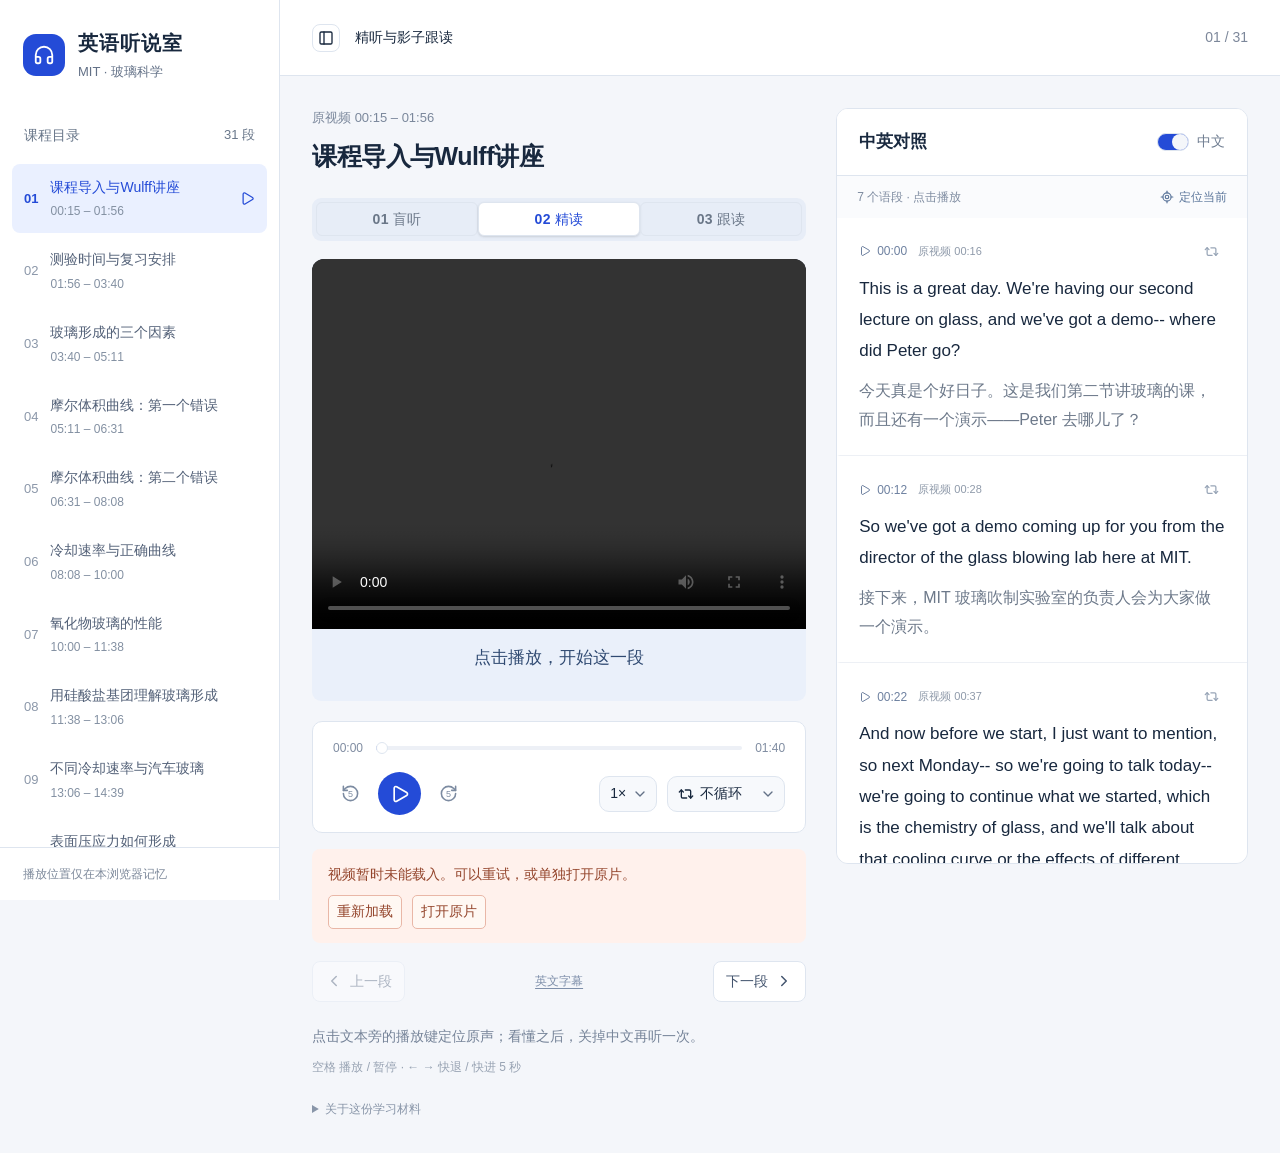
==== index.html @ 0936d7e2 "Publish bilingual English study webpage" ====
<!DOCTYPE html><html lang="zh-CN"><head><meta charSet="utf-8"/><meta name="viewport" content="width=device-width, initial-scale=1"/><link rel="stylesheet" href="/_next/static/css/index.1qpj3d7G.css" data-rsc-css-href="/_next/static/css/index.1qpj3d7G.css" data-precedence="vite-rsc/importer-resources"/><link rel="modulepreload" fetchPriority="low" href="/_next/static/chunks/index-CQDLWosF.js"/><script src="/_next/static/chunks/rolldown-runtime-C60lm6uB.js" type="module" async=""></script><script src="/_next/static/chunks/framework-D_rUT4EX.js" type="module" async=""></script><link rel="modulepreload" href="/_next/static/chunks/layout-segment-context-sT2Olrma.js" crossorigin=""/><link rel="modulepreload" href="/_next/static/chunks/page-p-6vsLiI.js" crossorigin=""/><title>英语听说室 · MIT 玻璃科学</title><meta name="description" content="31段MIT玻璃课程，原声精听、中英对照与影子跟读。"/><script>Object.assign(((self[Symbol.for("vinext.navigationRuntime")]??={bootstrap:{routeManifest:null},functions:{}}).bootstrap.rsc??={rsc:[]}),{params:{},nav:{"pathname":"/","searchParams":[]}})</script><link rel="modulepreload" href="/_next/static/chunks/index-CQDLWosF.js" />
</head><body><div data-slot="sidebar-wrapper" style="--sidebar-width:280px;--sidebar-width-icon:3rem" class="group/sidebar-wrapper flex min-h-svh w-full has-data-[variant=inset]:bg-sidebar study-shell"><div class="group peer hidden text-sidebar-foreground md:block" data-state="expanded" data-collapsible="" data-variant="sidebar" data-side="left" data-slot="sidebar"><div data-slot="sidebar-gap" class="transition-[width] duration-200 ease-linear relative w-(--sidebar-width) bg-transparent group-data-[collapsible=offcanvas]:w-0 group-data-[side=right]:rotate-180 group-data-[collapsible=icon]:w-(--sidebar-width-icon)"></div><div data-slot="sidebar-container" data-side="left" class="fixed inset-y-0 z-10 hidden h-svh w-(--sidebar-width) transition-[left,right,width] duration-200 ease-linear data-[side=left]:left-0 data-[side=left]:group-data-[collapsible=offcanvas]:left-[calc(var(--sidebar-width)*-1)] data-[side=right]:right-0 data-[side=right]:group-data-[collapsible=offcanvas]:right-[calc(var(--sidebar-width)*-1)] md:flex group-data-[collapsible=icon]:w-(--sidebar-width-icon) group-data-[side=left]:border-r group-data-[side=right]:border-l"><div data-sidebar="sidebar" data-slot="sidebar-inner" class="bg-sidebar group-data-[variant=floating]:ring-sidebar-border group-data-[variant=floating]:rounded-lg group-data-[variant=floating]:shadow-sm group-data-[variant=floating]:ring-1 flex size-full flex-col"><div data-slot="sidebar-header" data-sidebar="header" class="gap-2 p-2 flex flex-col brand"><span class="brand-icon"><svg xmlns="http://www.w3.org/2000/svg" width="22" height="22" viewBox="0 0 24 24" fill="none" stroke="currentColor" stroke-width="2" stroke-linecap="round" stroke-linejoin="round" class="lucide lucide-headphones" aria-hidden="true"><path d="M3 14h3a2 2 0 0 1 2 2v3a2 2 0 0 1-2 2H5a2 2 0 0 1-2-2v-7a9 9 0 0 1 18 0v7a2 2 0 0 1-2 2h-1a2 2 0 0 1-2-2v-3a2 2 0 0 1 2-2h3"></path></svg></span><div><strong>英语听说室</strong><p>MIT · 玻璃科学</p></div></div><div data-slot="sidebar-content" data-sidebar="content" class="no-scrollbar gap-0 flex min-h-0 flex-1 flex-col overflow-auto group-data-[collapsible=icon]:overflow-hidden"><div class="catalog-heading">课程目录 <span>31 段</span></div><nav aria-label="课程目录"><button class="lesson-item selected" aria-current="true"><span class="lesson-number">01</span><span><strong>课程导入与Wulff讲座</strong><small>00:15<!-- --> – <!-- -->01:56</small></span><svg xmlns="http://www.w3.org/2000/svg" width="15" height="15" viewBox="0 0 24 24" fill="none" stroke="currentColor" stroke-width="2" stroke-linecap="round" stroke-linejoin="round" class="lucide lucide-play" aria-hidden="true"><path d="M5 5a2 2 0 0 1 3.008-1.728l11.997 6.998a2 2 0 0 1 .003 3.458l-12 7A2 2 0 0 1 5 19z"></path></svg></button><button class="lesson-item "><span class="lesson-number">02</span><span><strong>测验时间与复习安排</strong><small>01:56<!-- --> – <!-- -->03:40</small></span></button><button class="lesson-item "><span class="lesson-number">03</span><span><strong>玻璃形成的三个因素</strong><small>03:40<!-- --> – <!-- -->05:11</small></span></button><button class="lesson-item "><span class="lesson-number">04</span><span><strong>摩尔体积曲线：第一个错误</strong><small>05:11<!-- --> – <!-- -->06:31</small></span></button><button class="lesson-item "><span class="lesson-number">05</span><span><strong>摩尔体积曲线：第二个错误</strong><small>06:31<!-- --> – <!-- -->08:08</small></span></button><button class="lesson-item "><span class="lesson-number">06</span><span><strong>冷却速率与正确曲线</strong><small>08:08<!-- --> – <!-- -->10:00</small></span></button><button class="lesson-item "><span class="lesson-number">07</span><span><strong>氧化物玻璃的性能</strong><small>10:00<!-- --> – <!-- -->11:38</small></span></button><button class="lesson-item "><span class="lesson-number">08</span><span><strong>用硅酸盐基团理解玻璃形成</strong><small>11:38<!-- --> – <!-- -->13:06</small></span></button><button class="lesson-item "><span class="lesson-number">09</span><span><strong>不同冷却速率与汽车玻璃</strong><small>13:06<!-- --> – <!-- -->14:39</small></span></button><button class="lesson-item "><span class="lesson-number">10</span><span><strong>表面压应力如何形成</strong><small>14:39<!-- --> – <!-- -->16:31</small></span></button><button class="lesson-item "><span class="lesson-number">11</span><span><strong>钢化玻璃与演示嘉宾</strong><small>16:31<!-- --> – <!-- -->18:06</small></span></button><button class="lesson-item "><span class="lesson-number">12</span><span><strong>玻璃吹制课程与鲁珀特之泪</strong><small>18:06<!-- --> – <!-- -->19:32</small></span></button><button class="lesson-item "><span class="lesson-number">13</span><span><strong>空气冷却与水冷却</strong><small>19:32<!-- --> – <!-- -->21:01</small></span></button><button class="lesson-item "><span class="lesson-number">14</span><span><strong>两种玻璃滴的破坏演示</strong><small>21:01<!-- --> – <!-- -->22:33</small></span></button><button class="lesson-item "><span class="lesson-number">15</span><span><strong>水冷玻璃滴的破裂与裂纹</strong><small>22:33<!-- --> – <!-- -->23:52</small></span></button><button class="lesson-item "><span class="lesson-number">16</span><span><strong>玻璃吹制课程与演示收尾</strong><small>23:52<!-- --> – <!-- -->25:23</small></span></button><button class="lesson-item "><span class="lesson-number">17</span><span><strong>退火玻璃与钢化玻璃的破碎</strong><small>25:23<!-- --> – <!-- -->26:39</small></span></button><button class="lesson-item "><span class="lesson-number">18</span><span><strong>高速视频：鲁珀特之泪的强度</strong><small>26:39<!-- --> – <!-- -->28:26</small></span></button><button class="lesson-item "><span class="lesson-number">19</span><span><strong>冷却速率与玻璃中的添加剂</strong><small>28:26<!-- --> – <!-- -->29:55</small></span></button><button class="lesson-item "><span class="lesson-number">20</span><span><strong>氧离子与硅酸盐网络</strong><small>29:55<!-- --> – <!-- -->31:27</small></span></button><button class="lesson-item "><span class="lesson-number">21</span><span><strong>化学剪刀：打断桥氧连接</strong><small>31:27<!-- --> – <!-- -->33:20</small></span></button><button class="lesson-item "><span class="lesson-number">22</span><span><strong>断链如何改变黏度</strong><small>33:20<!-- --> – <!-- -->34:54</small></span></button><button class="lesson-item "><span class="lesson-number">23</span><span><strong>用化学成分调节玻璃转变</strong><small>34:54<!-- --> – <!-- -->36:21</small></span></button><button class="lesson-item "><span class="lesson-number">24</span><span><strong>网络形成体与网络修饰体</strong><small>36:21<!-- --> – <!-- -->37:56</small></span></button><button class="lesson-item "><span class="lesson-number">25</span><span><strong>黏度曲线与玻璃加工</strong><small>37:56<!-- --> – <!-- -->39:53</small></span></button><button class="lesson-item "><span class="lesson-number">26</span><span><strong>离子交换：用钾替换钠</strong><small>39:53<!-- --> – <!-- -->41:42</small></span></button><button class="lesson-item "><span class="lesson-number">27</span><span><strong>化学强化与大猩猩玻璃</strong><small>41:42<!-- --> – <!-- -->43:35</small></span></button><button class="lesson-item "><span class="lesson-number">28</span><span><strong>玻璃性能设计与意大利面比喻</strong><small>43:35<!-- --> – <!-- -->45:31</small></span></button><button class="lesson-item "><span class="lesson-number">29</span><span><strong>丰富元素与太阳能玻璃打印</strong><small>45:31<!-- --> – <!-- -->47:27</small></span></button><button class="lesson-item "><span class="lesson-number">30</span><span><strong>MIT玻璃3D打印</strong><small>47:27<!-- --> – <!-- -->48:44</small></span></button><button class="lesson-item "><span class="lesson-number">31</span><span><strong>高强度玻璃与课程总结</strong><small>48:44<!-- --> – <!-- -->49:59</small></span></button></nav></div><div data-slot="sidebar-footer" data-sidebar="footer" class="gap-2 p-2 flex flex-col sidebar-footer">播放位置仅在本浏览器记忆</div></div></div></div><main data-slot="sidebar-inset" class="bg-background md:peer-data-[variant=inset]:m-2 md:peer-data-[variant=inset]:ml-0 md:peer-data-[variant=inset]:rounded-xl md:peer-data-[variant=inset]:shadow-sm md:peer-data-[variant=inset]:peer-data-[state=collapsed]:ml-2 relative flex w-full flex-1 flex-col study-main"><header class="topbar"><div><button type="button" tabindex="0" data-slot="sidebar-trigger" data-sidebar="trigger" aria-label="打开或收起课程目录" class="group/button inline-flex shrink-0 items-center justify-center border border-transparent bg-clip-padding text-sm font-medium whitespace-nowrap transition-all outline-none select-none focus-visible:border-ring focus-visible:ring-3 focus-visible:ring-ring/50 active:not-aria-[haspopup]:translate-y-px disabled:pointer-events-none disabled:opacity-50 aria-invalid:border-destructive aria-invalid:ring-3 aria-invalid:ring-destructive/20 dark:aria-invalid:border-destructive/50 dark:aria-invalid:ring-destructive/40 [&amp;_svg]:pointer-events-none [&amp;_svg]:shrink-0 [&amp;_svg:not([class*=&#x27;size-&#x27;])]:size-4 hover:bg-muted hover:text-foreground aria-expanded:bg-muted aria-expanded:text-foreground dark:hover:bg-muted/50 size-7 rounded-[min(var(--radius-md),12px)] in-data-[slot=button-group]:rounded-lg"><svg xmlns="http://www.w3.org/2000/svg" width="24" height="24" viewBox="0 0 24 24" fill="none" stroke="currentColor" stroke-width="2" stroke-linecap="round" stroke-linejoin="round" class="lucide lucide-panel-left cn-rtl-flip" aria-hidden="true"><rect width="18" height="18" x="3" y="3" rx="2"></rect><path d="M9 3v18"></path></svg><span class="sr-only">Toggle Sidebar</span></button><span>精听与影子跟读</span></div><span class="course-count">01<!-- --> / 31</span></header><main class="workspace"><section class="player-column"><div class="lesson-heading"><p>原视频 <!-- -->00:15<!-- --> – <!-- -->01:56</p><h1>课程导入与Wulff讲座</h1></div><div data-orientation="horizontal" data-activation-direction="none" data-slot="tabs" class="group/tabs flex gap-2 data-horizontal:flex-col mode-tabs"><div data-orientation="horizontal" data-activation-direction="none" role="tablist" data-slot="tabs-list" data-variant="default" aria-label="学习模式" class="group/tabs-list inline-flex w-fit items-center justify-center rounded-lg p-[3px] text-muted-foreground group-data-horizontal/tabs:h-8 group-data-vertical/tabs:h-fit group-data-vertical/tabs:flex-col data-[variant=line]:rounded-none bg-muted"><button type="button" data-orientation="horizontal" data-activation-direction="none" aria-disabled="false" tabindex="-1" role="tab" aria-selected="false" id="base-ui-_R_4j9i_" data-slot="tabs-trigger" class="relative inline-flex h-[calc(100%-1px)] flex-1 items-center justify-center gap-1.5 rounded-md border border-transparent px-1.5 py-0.5 text-sm font-medium whitespace-nowrap text-foreground/60 transition-all group-data-vertical/tabs:w-full group-data-vertical/tabs:justify-start hover:text-foreground focus-visible:border-ring focus-visible:ring-[3px] focus-visible:ring-ring/50 focus-visible:outline-1 focus-visible:outline-ring disabled:pointer-events-none disabled:opacity-50 has-data-[icon=inline-end]:pr-1 has-data-[icon=inline-start]:pl-1 aria-disabled:pointer-events-none aria-disabled:opacity-50 dark:text-muted-foreground dark:hover:text-foreground group-data-[variant=default]/tabs-list:data-active:shadow-sm group-data-[variant=line]/tabs-list:data-active:shadow-none [&amp;_svg]:pointer-events-none [&amp;_svg]:shrink-0 [&amp;_svg:not([class*=&#x27;size-&#x27;])]:size-4 group-data-[variant=line]/tabs-list:bg-transparent group-data-[variant=line]/tabs-list:data-active:bg-transparent dark:group-data-[variant=line]/tabs-list:data-active:border-transparent dark:group-data-[variant=line]/tabs-list:data-active:bg-transparent data-active:bg-background data-active:text-foreground dark:data-active:border-input dark:data-active:bg-input/30 dark:data-active:text-foreground after:absolute after:bg-foreground after:opacity-0 after:transition-opacity group-data-horizontal/tabs:after:inset-x-0 group-data-horizontal/tabs:after:bottom-[-5px] group-data-horizontal/tabs:after:h-0.5 group-data-vertical/tabs:after:inset-y-0 group-data-vertical/tabs:after:-right-1 group-data-vertical/tabs:after:w-0.5 group-data-[variant=line]/tabs-list:data-active:after:opacity-100">01 盲听</button><button type="button" data-active="" data-orientation="horizontal" data-activation-direction="none" aria-disabled="false" tabindex="-1" role="tab" aria-selected="true" id="base-ui-_R_8j9i_" data-composite-item-active="" data-slot="tabs-trigger" class="relative inline-flex h-[calc(100%-1px)] flex-1 items-center justify-center gap-1.5 rounded-md border border-transparent px-1.5 py-0.5 text-sm font-medium whitespace-nowrap text-foreground/60 transition-all group-data-vertical/tabs:w-full group-data-vertical/tabs:justify-start hover:text-foreground focus-visible:border-ring focus-visible:ring-[3px] focus-visible:ring-ring/50 focus-visible:outline-1 focus-visible:outline-ring disabled:pointer-events-none disabled:opacity-50 has-data-[icon=inline-end]:pr-1 has-data-[icon=inline-start]:pl-1 aria-disabled:pointer-events-none aria-disabled:opacity-50 dark:text-muted-foreground dark:hover:text-foreground group-data-[variant=default]/tabs-list:data-active:shadow-sm group-data-[variant=line]/tabs-list:data-active:shadow-none [&amp;_svg]:pointer-events-none [&amp;_svg]:shrink-0 [&amp;_svg:not([class*=&#x27;size-&#x27;])]:size-4 group-data-[variant=line]/tabs-list:bg-transparent group-data-[variant=line]/tabs-list:data-active:bg-transparent dark:group-data-[variant=line]/tabs-list:data-active:border-transparent dark:group-data-[variant=line]/tabs-list:data-active:bg-transparent data-active:bg-background data-active:text-foreground dark:data-active:border-input dark:data-active:bg-input/30 dark:data-active:text-foreground after:absolute after:bg-foreground after:opacity-0 after:transition-opacity group-data-horizontal/tabs:after:inset-x-0 group-data-horizontal/tabs:after:bottom-[-5px] group-data-horizontal/tabs:after:h-0.5 group-data-vertical/tabs:after:inset-y-0 group-data-vertical/tabs:after:-right-1 group-data-vertical/tabs:after:w-0.5 group-data-[variant=line]/tabs-list:data-active:after:opacity-100">02 精读</button><button type="button" data-orientation="horizontal" data-activation-direction="none" aria-disabled="false" tabindex="-1" role="tab" aria-selected="false" id="base-ui-_R_cj9i_" data-slot="tabs-trigger" class="relative inline-flex h-[calc(100%-1px)] flex-1 items-center justify-center gap-1.5 rounded-md border border-transparent px-1.5 py-0.5 text-sm font-medium whitespace-nowrap text-foreground/60 transition-all group-data-vertical/tabs:w-full group-data-vertical/tabs:justify-start hover:text-foreground focus-visible:border-ring focus-visible:ring-[3px] focus-visible:ring-ring/50 focus-visible:outline-1 focus-visible:outline-ring disabled:pointer-events-none disabled:opacity-50 has-data-[icon=inline-end]:pr-1 has-data-[icon=inline-start]:pl-1 aria-disabled:pointer-events-none aria-disabled:opacity-50 dark:text-muted-foreground dark:hover:text-foreground group-data-[variant=default]/tabs-list:data-active:shadow-sm group-data-[variant=line]/tabs-list:data-active:shadow-none [&amp;_svg]:pointer-events-none [&amp;_svg]:shrink-0 [&amp;_svg:not([class*=&#x27;size-&#x27;])]:size-4 group-data-[variant=line]/tabs-list:bg-transparent group-data-[variant=line]/tabs-list:data-active:bg-transparent dark:group-data-[variant=line]/tabs-list:data-active:border-transparent dark:group-data-[variant=line]/tabs-list:data-active:bg-transparent data-active:bg-background data-active:text-foreground dark:data-active:border-input dark:data-active:bg-input/30 dark:data-active:text-foreground after:absolute after:bg-foreground after:opacity-0 after:transition-opacity group-data-horizontal/tabs:after:inset-x-0 group-data-horizontal/tabs:after:bottom-[-5px] group-data-horizontal/tabs:after:h-0.5 group-data-vertical/tabs:after:inset-y-0 group-data-vertical/tabs:after:-right-1 group-data-vertical/tabs:after:w-0.5 group-data-[variant=line]/tabs-list:data-active:after:opacity-100">03 跟读</button></div></div><div class="video-wrap"><div class="lesson-video media-loading">正在载入课程…</div></div><div class="live-caption" lang="en">点击播放，开始这一段</div><div class="player-tools"><div class="progress-line"><span>00:00</span><div data-orientation="horizontal" id="base-ui-_R_25b9i_" role="group" data-slot="slider" aria-label="播放进度" class="data-horizontal:w-full data-vertical:h-full"><div data-orientation="horizontal" data-base-ui-slider-control="" class="data-vertical:min-h-40 relative flex w-full touch-none items-center select-none data-disabled:opacity-50 data-vertical:h-full data-vertical:w-auto data-vertical:flex-col"><div data-orientation="horizontal" style="position:relative" data-slot="slider-track" class="bg-muted rounded-full data-horizontal:h-1 data-horizontal:w-full data-vertical:h-full data-vertical:w-1 relative grow overflow-hidden select-none"><div data-orientation="horizontal" data-base-ui-slider-indicator="" style="visibility:hidden;position:relative;height:inherit;--start-position:0%;inset-inline-start:0;width:var(--start-position)" data-slot="slider-range" class="bg-primary select-none data-horizontal:h-full data-vertical:w-full"></div></div><div data-orientation="horizontal" data-index="0" id="base-ui-_R_1m5b9i_" style="position:absolute;inset-inline-start:var(--position);top:50%;translate:-50% -50%;--position:0%;visibility:hidden" data-slot="slider-thumb" class="border-ring ring-ring/50 relative size-3 rounded-full border bg-white transition-[color,box-shadow] after:absolute after:-inset-2 hover:ring-3 focus-visible:ring-3 focus-visible:outline-hidden active:ring-3 block shrink-0 select-none disabled:pointer-events-none disabled:opacity-50"><input aria-orientation="horizontal" aria-valuenow="0" id="base-ui-_R_1m5b9iH2_" max="100.466" min="0" step="0.1" style="clip-path:inset(50%);overflow:hidden;white-space:nowrap;border:0;padding:0;width:100%;height:100%;margin:-1px;position:fixed;top:0;left:0" type="range" value="0"/><script></script></div></div></div><span>01:40</span></div><div class="controls"><div class="transport"><button class="icon-button" aria-label="后退5秒"><svg xmlns="http://www.w3.org/2000/svg" width="19" height="19" viewBox="0 0 24 24" fill="none" stroke="currentColor" stroke-width="2" stroke-linecap="round" stroke-linejoin="round" class="lucide lucide-rotate-ccw" aria-hidden="true"><path d="M3 12a9 9 0 1 0 9-9 9.75 9.75 0 0 0-6.74 2.74L3 8"></path><path d="M3 3v5h5"></path></svg><small>5</small></button><button class="play-button" aria-label="播放"><svg xmlns="http://www.w3.org/2000/svg" width="20" height="20" viewBox="0 0 24 24" fill="none" stroke="currentColor" stroke-width="2" stroke-linecap="round" stroke-linejoin="round" class="lucide lucide-play" aria-hidden="true"><path d="M5 5a2 2 0 0 1 3.008-1.728l11.997 6.998a2 2 0 0 1 .003 3.458l-12 7A2 2 0 0 1 5 19z"></path></svg></button><button class="icon-button" aria-label="前进5秒"><svg xmlns="http://www.w3.org/2000/svg" width="19" height="19" viewBox="0 0 24 24" fill="none" stroke="currentColor" stroke-width="2" stroke-linecap="round" stroke-linejoin="round" class="lucide lucide-rotate-ccw" aria-hidden="true" style="transform:scaleX(-1)"><path d="M3 12a9 9 0 1 0 9-9 9.75 9.75 0 0 0-6.74 2.74L3 8"></path><path d="M3 3v5h5"></path></svg><small>5</small></button></div><button type="button" tabindex="0" id="base-ui-_R_29b9i_" role="combobox" aria-expanded="false" aria-haspopup="listbox" data-slot="select-trigger" data-size="default" aria-label="播放速度" class="flex w-fit items-center justify-between gap-1.5 rounded-lg border border-input bg-transparent py-2 pr-2 pl-2.5 text-sm whitespace-nowrap transition-colors outline-none select-none focus-visible:border-ring focus-visible:ring-3 focus-visible:ring-ring/50 disabled:cursor-not-allowed disabled:opacity-50 aria-invalid:border-destructive aria-invalid:ring-3 aria-invalid:ring-destructive/20 data-placeholder:text-muted-foreground data-[size=default]:h-8 data-[size=sm]:h-7 data-[size=sm]:rounded-[min(var(--radius-md),10px)] *:data-[slot=select-value]:line-clamp-1 *:data-[slot=select-value]:flex *:data-[slot=select-value]:items-center *:data-[slot=select-value]:gap-1.5 dark:bg-input/30 dark:hover:bg-input/50 dark:aria-invalid:border-destructive/50 dark:aria-invalid:ring-destructive/40 [&amp;_svg]:pointer-events-none [&amp;_svg]:shrink-0 [&amp;_svg:not([class*=&#x27;size-&#x27;])]:size-4 speed-select"><span data-slot="select-value" class="flex flex-1 text-left">1<!-- -->×</span><svg xmlns="http://www.w3.org/2000/svg" width="24" height="24" viewBox="0 0 24 24" fill="none" stroke="currentColor" stroke-width="2" stroke-linecap="round" stroke-linejoin="round" class="lucide lucide-chevron-down pointer-events-none size-4 text-muted-foreground" aria-hidden="true"><path d="m6 9 6 6 6-6"></path>▼</svg></button><input id="base-ui-_R_29b9i_-hidden-input" style="clip-path:inset(50%);overflow:hidden;white-space:nowrap;border:0;padding:0;width:1px;height:1px;margin:-1px;position:fixed;top:0;left:0" tabindex="-1" aria-hidden="true" value="1"/><button type="button" tabindex="0" id="base-ui-_R_39b9i_" role="combobox" aria-expanded="false" aria-haspopup="listbox" data-slot="select-trigger" data-size="default" aria-label="循环方式" class="flex w-fit items-center justify-between gap-1.5 rounded-lg border border-input bg-transparent py-2 pr-2 pl-2.5 text-sm whitespace-nowrap transition-colors outline-none select-none focus-visible:border-ring focus-visible:ring-3 focus-visible:ring-ring/50 disabled:cursor-not-allowed disabled:opacity-50 aria-invalid:border-destructive aria-invalid:ring-3 aria-invalid:ring-destructive/20 data-placeholder:text-muted-foreground data-[size=default]:h-8 data-[size=sm]:h-7 data-[size=sm]:rounded-[min(var(--radius-md),10px)] *:data-[slot=select-value]:line-clamp-1 *:data-[slot=select-value]:flex *:data-[slot=select-value]:items-center *:data-[slot=select-value]:gap-1.5 dark:bg-input/30 dark:hover:bg-input/50 dark:aria-invalid:border-destructive/50 dark:aria-invalid:ring-destructive/40 [&amp;_svg]:pointer-events-none [&amp;_svg]:shrink-0 [&amp;_svg:not([class*=&#x27;size-&#x27;])]:size-4 loop-select"><svg xmlns="http://www.w3.org/2000/svg" width="16" height="16" viewBox="0 0 24 24" fill="none" stroke="currentColor" stroke-width="2" stroke-linecap="round" stroke-linejoin="round" class="lucide lucide-repeat2 lucide-repeat-2" aria-hidden="true"><path d="m2 9 3-3 3 3"></path><path d="M13 18H7a2 2 0 0 1-2-2V6"></path><path d="m22 15-3 3-3-3"></path><path d="M11 6h6a2 2 0 0 1 2 2v10"></path></svg><span data-slot="select-value" class="flex flex-1 text-left">不循环</span><svg xmlns="http://www.w3.org/2000/svg" width="24" height="24" viewBox="0 0 24 24" fill="none" stroke="currentColor" stroke-width="2" stroke-linecap="round" stroke-linejoin="round" class="lucide lucide-chevron-down pointer-events-none size-4 text-muted-foreground" aria-hidden="true"><path d="m6 9 6 6 6-6"></path>▼</svg></button><input id="base-ui-_R_39b9i_-hidden-input" style="clip-path:inset(50%);overflow:hidden;white-space:nowrap;border:0;padding:0;width:1px;height:1px;margin:-1px;position:fixed;top:0;left:0" tabindex="-1" aria-hidden="true" value="off"/></div></div><div class="lesson-navigation"><button disabled=""><svg xmlns="http://www.w3.org/2000/svg" width="18" height="18" viewBox="0 0 24 24" fill="none" stroke="currentColor" stroke-width="2" stroke-linecap="round" stroke-linejoin="round" class="lucide lucide-chevron-left" aria-hidden="true"><path d="m15 18-6-6 6-6"></path></svg>上一段</button><a href="/media/01.srt" download="">英文字幕</a><button>下一段<svg xmlns="http://www.w3.org/2000/svg" width="18" height="18" viewBox="0 0 24 24" fill="none" stroke="currentColor" stroke-width="2" stroke-linecap="round" stroke-linejoin="round" class="lucide lucide-chevron-right" aria-hidden="true"><path d="m9 18 6-6-6-6"></path></svg></button></div><p class="practice-tip">点击文本旁的播放键定位原声；看懂之后，关掉中文再听一次。</p><p class="keyboard-tip">空格 播放 / 暂停 · ← → 快退 / 快进 5 秒</p><details class="course-note"><summary>关于这份学习材料</summary><p>由你提供的 MIT 3.091 课程视频整理。31 段各约 1–2 分钟，标题显示原视频时间。切点依据内嵌字幕选择，未逐词校订音频。原课堂自身的未完句、字幕疑误在对照中说明。</p><p>本浏览器会记住上次片段、播放位置与速度，清除浏览器数据后会重置；不会跨设备同步。</p></details></section><section class="reading-column" aria-label="双语阅读"><div class="reading-heading"><h2>中英对照</h2><label class="translation-toggle"><span data-checked="" role="switch" tabindex="0" id="base-ui-_R_cd9i_" aria-checked="true" data-slot="switch" data-size="default" aria-label="显示中文翻译" class="peer group/switch relative inline-flex shrink-0 items-center rounded-full border border-transparent transition-all outline-none group-has-[:focus-visible]/field-label:border-transparent group-has-[:focus-visible]/field-label:ring-0 after:absolute after:-inset-x-3 after:-inset-y-2 focus-visible:border-ring focus-visible:ring-3 focus-visible:ring-ring/50 aria-invalid:border-destructive aria-invalid:ring-3 aria-invalid:ring-destructive/20 data-[size=default]:h-[18.4px] data-[size=default]:w-[32px] data-[size=sm]:h-[14px] data-[size=sm]:w-[24px] dark:aria-invalid:border-destructive/50 dark:aria-invalid:ring-destructive/40 data-checked:bg-primary data-unchecked:bg-input dark:data-unchecked:bg-input/80 data-disabled:cursor-not-allowed data-disabled:opacity-50"><span data-checked="" data-slot="switch-thumb" class="pointer-events-none block rounded-full bg-background ring-0 transition-transform group-data-[size=default]/switch:size-4 group-data-[size=sm]/switch:size-3 group-data-[size=default]/switch:data-checked:translate-x-[calc(100%-2px)] group-data-[size=sm]/switch:data-checked:translate-x-[calc(100%-2px)] dark:data-checked:bg-primary-foreground group-data-[size=default]/switch:data-unchecked:translate-x-0 group-data-[size=sm]/switch:data-unchecked:translate-x-0 dark:data-unchecked:bg-foreground"></span></span><input id="base-ui-_R_cd9iH1_" style="clip-path:inset(50%);overflow:hidden;white-space:nowrap;border:0;padding:0;width:1px;height:1px;margin:-1px;position:fixed;top:0;left:0" tabindex="-1" type="checkbox" aria-hidden="true" checked=""/>中文</label></div><div class="reading-subhead"><span>7<!-- --> 个语段 · 点击播放</span><button><svg xmlns="http://www.w3.org/2000/svg" width="14" height="14" viewBox="0 0 24 24" fill="none" stroke="currentColor" stroke-width="2" stroke-linecap="round" stroke-linejoin="round" class="lucide lucide-locate-fixed" aria-hidden="true"><line x1="2" x2="5" y1="12" y2="12"></line><line x1="19" x2="22" y1="12" y2="12"></line><line x1="12" x2="12" y1="2" y2="5"></line><line x1="12" x2="12" y1="19" y2="22"></line><circle cx="12" cy="12" r="7"></circle><circle cx="12" cy="12" r="3"></circle></svg>定位当前</button></div><div><article id="unit-0" class="reading-unit  "><div class="unit-actions"><button class="unit-time" aria-label="播放第1语段"><svg xmlns="http://www.w3.org/2000/svg" width="12" height="12" viewBox="0 0 24 24" fill="none" stroke="currentColor" stroke-width="2" stroke-linecap="round" stroke-linejoin="round" class="lucide lucide-play" aria-hidden="true"><path d="M5 5a2 2 0 0 1 3.008-1.728l11.997 6.998a2 2 0 0 1 .003 3.458l-12 7A2 2 0 0 1 5 19z"></path></svg>00:00<span>原视频 <!-- -->00:16</span></button><button class="repeat-unit" aria-label="循环第1语段" aria-pressed="false"><svg xmlns="http://www.w3.org/2000/svg" width="15" height="15" viewBox="0 0 24 24" fill="none" stroke="currentColor" stroke-width="2" stroke-linecap="round" stroke-linejoin="round" class="lucide lucide-repeat2 lucide-repeat-2" aria-hidden="true"><path d="m2 9 3-3 3 3"></path><path d="M13 18H7a2 2 0 0 1-2-2V6"></path><path d="m22 15-3 3-3-3"></path><path d="M11 6h6a2 2 0 0 1 2 2v10"></path></svg></button></div><p lang="en" class="english">This is a great day. We&#x27;re having our second lecture on glass, and we&#x27;ve got a demo-- where did Peter go?</p><p class="chinese">今天真是个好日子。这是我们第二节讲玻璃的课，而且还有一个演示——Peter 去哪儿了？</p></article><article id="unit-1" class="reading-unit  "><div class="unit-actions"><button class="unit-time" aria-label="播放第2语段"><svg xmlns="http://www.w3.org/2000/svg" width="12" height="12" viewBox="0 0 24 24" fill="none" stroke="currentColor" stroke-width="2" stroke-linecap="round" stroke-linejoin="round" class="lucide lucide-play" aria-hidden="true"><path d="M5 5a2 2 0 0 1 3.008-1.728l11.997 6.998a2 2 0 0 1 .003 3.458l-12 7A2 2 0 0 1 5 19z"></path></svg>00:12<span>原视频 <!-- -->00:28</span></button><button class="repeat-unit" aria-label="循环第2语段" aria-pressed="false"><svg xmlns="http://www.w3.org/2000/svg" width="15" height="15" viewBox="0 0 24 24" fill="none" stroke="currentColor" stroke-width="2" stroke-linecap="round" stroke-linejoin="round" class="lucide lucide-repeat2 lucide-repeat-2" aria-hidden="true"><path d="m2 9 3-3 3 3"></path><path d="M13 18H7a2 2 0 0 1-2-2V6"></path><path d="m22 15-3 3-3-3"></path><path d="M11 6h6a2 2 0 0 1 2 2v10"></path></svg></button></div><p lang="en" class="english">So we&#x27;ve got a demo coming up for you from the director of the glass blowing lab here at MIT.</p><p class="chinese">接下来，MIT 玻璃吹制实验室的负责人会为大家做一个演示。</p></article><article id="unit-2" class="reading-unit  "><div class="unit-actions"><button class="unit-time" aria-label="播放第3语段"><svg xmlns="http://www.w3.org/2000/svg" width="12" height="12" viewBox="0 0 24 24" fill="none" stroke="currentColor" stroke-width="2" stroke-linecap="round" stroke-linejoin="round" class="lucide lucide-play" aria-hidden="true"><path d="M5 5a2 2 0 0 1 3.008-1.728l11.997 6.998a2 2 0 0 1 .003 3.458l-12 7A2 2 0 0 1 5 19z"></path></svg>00:22<span>原视频 <!-- -->00:37</span></button><button class="repeat-unit" aria-label="循环第3语段" aria-pressed="false"><svg xmlns="http://www.w3.org/2000/svg" width="15" height="15" viewBox="0 0 24 24" fill="none" stroke="currentColor" stroke-width="2" stroke-linecap="round" stroke-linejoin="round" class="lucide lucide-repeat2 lucide-repeat-2" aria-hidden="true"><path d="m2 9 3-3 3 3"></path><path d="M13 18H7a2 2 0 0 1-2-2V6"></path><path d="m22 15-3 3-3-3"></path><path d="M11 6h6a2 2 0 0 1 2 2v10"></path></svg></button></div><p lang="en" class="english">And now before we start, I just want to mention, so next Monday-- so we&#x27;re going to talk today-- we&#x27;re going to continue what we started, which is the chemistry of glass, and we&#x27;ll talk about that cooling curve or the effects of different things on the glass formation and then how to engineer the properties of the glass.</p><p class="chinese">开始之前，我想先说一下，下周一——今天我们要讲的是——继续之前的玻璃化学。我们会讲冷却曲线、各种因素对玻璃形成的影响，以及如何调控玻璃的性能。</p></article><article id="unit-3" class="reading-unit  "><div class="unit-actions"><button class="unit-time" aria-label="播放第4语段"><svg xmlns="http://www.w3.org/2000/svg" width="12" height="12" viewBox="0 0 24 24" fill="none" stroke="currentColor" stroke-width="2" stroke-linecap="round" stroke-linejoin="round" class="lucide lucide-play" aria-hidden="true"><path d="M5 5a2 2 0 0 1 3.008-1.728l11.997 6.998a2 2 0 0 1 .003 3.458l-12 7A2 2 0 0 1 5 19z"></path></svg>00:45<span>原视频 <!-- -->01:01</span></button><button class="repeat-unit" aria-label="循环第4语段" aria-pressed="false"><svg xmlns="http://www.w3.org/2000/svg" width="15" height="15" viewBox="0 0 24 24" fill="none" stroke="currentColor" stroke-width="2" stroke-linecap="round" stroke-linejoin="round" class="lucide lucide-repeat2 lucide-repeat-2" aria-hidden="true"><path d="m2 9 3-3 3 3"></path><path d="M13 18H7a2 2 0 0 1-2-2V6"></path><path d="m22 15-3 3-3-3"></path><path d="M11 6h6a2 2 0 0 1 2 2v10"></path></svg></button></div><p lang="en" class="english">Before I start, I just want to mention that next Monday we have something called the Wulff Lecture.</p><p class="chinese">开始之前先提醒大家，下周一有一个叫 Wulff Lecture 的讲座。</p></article><article id="unit-4" class="reading-unit  "><div class="unit-actions"><button class="unit-time" aria-label="播放第5语段"><svg xmlns="http://www.w3.org/2000/svg" width="12" height="12" viewBox="0 0 24 24" fill="none" stroke="currentColor" stroke-width="2" stroke-linecap="round" stroke-linejoin="round" class="lucide lucide-play" aria-hidden="true"><path d="M5 5a2 2 0 0 1 3.008-1.728l11.997 6.998a2 2 0 0 1 .003 3.458l-12 7A2 2 0 0 1 5 19z"></path></svg>00:51<span>原视频 <!-- -->01:06</span></button><button class="repeat-unit" aria-label="循环第5语段" aria-pressed="false"><svg xmlns="http://www.w3.org/2000/svg" width="15" height="15" viewBox="0 0 24 24" fill="none" stroke="currentColor" stroke-width="2" stroke-linecap="round" stroke-linejoin="round" class="lucide lucide-repeat2 lucide-repeat-2" aria-hidden="true"><path d="m2 9 3-3 3 3"></path><path d="M13 18H7a2 2 0 0 1-2-2V6"></path><path d="m22 15-3 3-3-3"></path><path d="M11 6h6a2 2 0 0 1 2 2v10"></path></svg></button></div><p lang="en" class="english">And this is a lecture that is open to the public. It&#x27;s geared towards freshmen. It&#x27;s put on by the Department of Materials Science and Engineering every year, and it&#x27;s usually some sort of really interesting, exciting topic and usually a very dynamic lecture.</p><p class="chinese">这个讲座向公众开放，主要面向大一学生，由材料科学与工程系每年举办。主题通常非常有趣、令人兴奋，讲座本身也往往很生动。</p></article><article id="unit-5" class="reading-unit  "><div class="unit-actions"><button class="unit-time" aria-label="播放第6语段"><svg xmlns="http://www.w3.org/2000/svg" width="12" height="12" viewBox="0 0 24 24" fill="none" stroke="currentColor" stroke-width="2" stroke-linecap="round" stroke-linejoin="round" class="lucide lucide-play" aria-hidden="true"><path d="M5 5a2 2 0 0 1 3.008-1.728l11.997 6.998a2 2 0 0 1 .003 3.458l-12 7A2 2 0 0 1 5 19z"></path></svg>01:08<span>原视频 <!-- -->01:24</span></button><button class="repeat-unit" aria-label="循环第6语段" aria-pressed="false"><svg xmlns="http://www.w3.org/2000/svg" width="15" height="15" viewBox="0 0 24 24" fill="none" stroke="currentColor" stroke-width="2" stroke-linecap="round" stroke-linejoin="round" class="lucide lucide-repeat2 lucide-repeat-2" aria-hidden="true"><path d="m2 9 3-3 3 3"></path><path d="M13 18H7a2 2 0 0 1-2-2V6"></path><path d="m22 15-3 3-3-3"></path><path d="M11 6h6a2 2 0 0 1 2 2v10"></path></svg></button></div><p lang="en" class="english">And in this case it&#x27;s one of our very own, Sam Shames, who graduated in 2014, and he&#x27;ll be talking about his adventures as a material scientist and how he&#x27;s used that knowledge in his life and also in the company that he founded which is now selling products in over 70 countries around the world.</p><p class="chinese">这次主讲人是我们自己的校友 Sam Shames，他于 2014 年毕业。他会分享自己作为材料科学家的经历，以及如何把相关知识用于生活和自己创办的公司。这家公司的产品如今已销往全球 70 多个国家。</p></article><article id="unit-6" class="reading-unit  "><div class="unit-actions"><button class="unit-time" aria-label="播放第7语段"><svg xmlns="http://www.w3.org/2000/svg" width="12" height="12" viewBox="0 0 24 24" fill="none" stroke="currentColor" stroke-width="2" stroke-linecap="round" stroke-linejoin="round" class="lucide lucide-play" aria-hidden="true"><path d="M5 5a2 2 0 0 1 3.008-1.728l11.997 6.998a2 2 0 0 1 .003 3.458l-12 7A2 2 0 0 1 5 19z"></path></svg>01:32<span>原视频 <!-- -->01:48</span></button><button class="repeat-unit" aria-label="循环第7语段" aria-pressed="false"><svg xmlns="http://www.w3.org/2000/svg" width="15" height="15" viewBox="0 0 24 24" fill="none" stroke="currentColor" stroke-width="2" stroke-linecap="round" stroke-linejoin="round" class="lucide lucide-repeat2 lucide-repeat-2" aria-hidden="true"><path d="m2 9 3-3 3 3"></path><path d="M13 18H7a2 2 0 0 1-2-2V6"></path><path d="m22 15-3 3-3-3"></path><path d="M11 6h6a2 2 0 0 1 2 2v10"></path></svg></button></div><p lang="en" class="english">So I think that will be a lot of fun. If you can make it, it&#x27;s next Monday from 4:00 to 5:00 PM.</p><p class="chinese">所以我觉得会很有意思。如果你有时间参加，时间是下周一下午四点到五点。</p></article></div><footer class="transcript-footer">英文来自原视频字幕，中文用于辅助理解。课堂中的重复与听不清标记均保留；语段可能含多个完整句子。</footer></section></main></main></div><script type="module" src="/_next/static/chunks/index-CQDLWosF.js" id="_R_" async=""></script><script>((self[Symbol.for("vinext.navigationRuntime")]??={bootstrap:{routeManifest:null},functions:{}}).bootstrap.rsc??={rsc:[]}).rsc.push("2:I[\"8c0f216c4604\",[],\"Children\",1]\n")</script><script>((self[Symbol.for("vinext.navigationRuntime")]??={bootstrap:{routeManifest:null},functions:{}}).bootstrap.rsc??={rsc:[]}).rsc.push("3:I[\"593f344dc510\",[],\"GlobalErrorBoundary\",1]\n")</script><script>((self[Symbol.for("vinext.navigationRuntime")]??={bootstrap:{routeManifest:null},functions:{}}).bootstrap.rsc??={rsc:[]}).rsc.push("4:I[\"0b874ad30386\",[],\"default\",1]\n")</script><script>((self[Symbol.for("vinext.navigationRuntime")]??={bootstrap:{routeManifest:null},functions:{}}).bootstrap.rsc??={rsc:[]}).rsc.push("5:I[\"593f344dc510\",[],\"ErrorBoundary\",1]\n")</script><script>((self[Symbol.for("vinext.navigationRuntime")]??={bootstrap:{routeManifest:null},functions:{}}).bootstrap.rsc??={rsc:[]}).rsc.push("6:I[\"15c18cfaeeff\",[],\"LayoutSegmentProvider\",1]\n")</script><script>((self[Symbol.for("vinext.navigationRuntime")]??={bootstrap:{routeManifest:null},functions:{}}).bootstrap.rsc??={rsc:[]}).rsc.push("7:I[\"8c0f216c4604\",[],\"Slot\",1]\n")</script><script>((self[Symbol.for("vinext.navigationRuntime")]??={bootstrap:{routeManifest:null},functions:{}}).bootstrap.rsc??={rsc:[]}).rsc.push("8:I[\"593f344dc510\",[],\"NotFoundBoundary\",1]\n")</script><script>((self[Symbol.for("vinext.navigationRuntime")]??={bootstrap:{routeManifest:null},functions:{}}).bootstrap.rsc??={rsc:[]}).rsc.push("9:I[\"9276801271d6\",[],\"AppRouterScrollTarget\",1]\n")</script><script>((self[Symbol.for("vinext.navigationRuntime")]??={bootstrap:{routeManifest:null},functions:{}}).bootstrap.rsc??={rsc:[]}).rsc.push("a:I[\"593f344dc510\",[],\"RedirectBoundary\",1]\n")</script><script>((self[Symbol.for("vinext.navigationRuntime")]??={bootstrap:{routeManifest:null},functions:{}}).bootstrap.rsc??={rsc:[]}).rsc.push(":HL[\"/_next/static/css/index.1qpj3d7G.css\",\"style\"     ]\n")</script><script>((self[Symbol.for("vinext.navigationRuntime")]??={bootstrap:{routeManifest:null},functions:{}}).bootstrap.rsc??={rsc:[]}).rsc.push("0:{\"page:/\":\"$L1\",\"layout:/\":[[[\"$\",\"link\",\"css:/_next/static/css/index.1qpj3d7G.css\",{\"rel\":\"stylesheet\",\"precedence\":\"vite-rsc/importer-resources\",\"href\":\"/_next/static/css/index.1qpj3d7G.css\",\"data-rsc-css-href\":\"/_next/static/css/index.1qpj3d7G.css\"}],\"$undefined\"],[\"$\",\"html\",null,{\"lang\":\"zh-CN\",\"children\":[\"$\",\"body\",null,{\"children\":[\"$\",\"$L2\",null,{}]}]}]],\"route:/\":[[[\"$\",\"meta\",null,{\"charSet\":\"utf-8\"}],[[\"$\",\"title\",\"0\",{\"children\":\"英语听说室 · MIT 玻璃科学\"}],[\"$\",\"meta\",\"1\",{\"name\":\"description\",\"content\":\"31段MIT玻璃课程，原声精听、中英对照与影子跟读。\"}]],[[\"$\",\"meta\",\"0\",{\"name\":\"viewport\",\"content\":\"width=device-width, initial-scale=1\"}]]],[\"$\",\"$L3\",null,{\"fallback\":\"$4\",\"children\":[\"$\",\"$L5\",null,{\"fallback\":\"$4\",\"children\":[\"$\",\"$L6\",null,{\"providerId\":\"layout:/\",\"segmentMap\":{\"children\":[]},\"children\":[\"$\",\"$L7\",null,{\"id\":\"layout:/\",\"parallelSlots\":\"$undefined\",\"children\":[\"$\",\"$L8\",null,{\"resetKey\":\"\",\"fallback\":[[\"$\",\"title\",null,{\"children\":\"404: This page could not be found.\"}],[\"$\",\"div\",null,{\"style\":{\"fontFamily\":\"system-ui,\\\"Segoe UI\\\",Roboto,Helvetica,Arial,sans-serif,\\\"Apple Color Emoji\\\",\\\"Segoe UI Emoji\\\"\",\"height\":\"100vh\",\"textAlign\":\"center\",\"display\":\"flex\",\"flexDirection\":\"column\",\"alignItems\":\"center\",\"justifyContent\":\"center\"},\"children\":[\"$\",\"div\",null,{\"children\":[[\"$\",\"style\",null,{\"dangerouslySetInnerHTML\":{\"__html\":\"body{color:#000;background:#fff;margin:0}.next-error-h1{border-right:1px solid rgba(0,0,0,.3)}@media (prefers-color-scheme:dark){body{color:#fff;background:#000}.next-error-h1{border-right:1px solid rgba(255,255,255,.3)}}\"}}],[\"$\",\"h1\",null,{\"className\":\"next-error-h1\",\"style\":{\"display\":\"inline-block\",\"margin\":\"0 20px 0 0\",\"padding\":\"0 23px 0 0\",\"fontSize\":24,\"fontWeight\":500,\"verticalAlign\":\"top\",\"lineHeight\":\"49px\"},\"children\":404}],[\"$\",\"div\",null,{\"style\":{\"display\":\"inline-block\"},\"children\":[\"$\",\"h2\",null,{\"style\":{\"fontSize\":14,\"fontWeight\":400,\"lineHeight\":\"49px\",\"margin\":0},\"children\":\"This page could not be found.\"}]}]]}]}]],\"children\":[\"$\",\"$L9\",null,{\"children\":[\"$\",\"$La\",null,{\"children\":[[\"$\",\"$L6\",null,{\"providerId\":\"page:/\",\"segmentMap\":{\"children\":[\"__PAGE__\"]},\"children\":[\"$\",\"$L7\",null,{\"id\":\"page:/\"}]}],null]}]}]}]}]}]}]}],null,null],\"__route\":\"route:/\",\"__interceptionContext\":null,\"__layoutIds\":[\"layout:/\"],\"__rootLayout\":\"/\",\"__bfcacheSegmentIdentities\":{\"layout:/\":\"[\\\"layout\\\",\\\"layout:/\\\",\\\"root-boundary:/\\\",\\\"\\\"]\",\"page:/\":\"[\\\"page\\\",\\\"page:/\\\",\\\"root-boundary:/\\\",\\\"\\\"]\"},\"__srcPage\":[\"page\"],\"__layoutFlags\":{\"layout:/\":\"s\"},\"__artifactCompatibility\":{\"schemaVersion\":1,\"graphVersion\":\"app-route-graph:1177fd80f83fa7b0\",\"deploymentVersion\":\"106458d7-bd37-4668-a6bf-429937b86134\",\"appElementsSchemaVersion\":1,\"rscPayloadSchemaVersion\":1,\"rootBoundaryId\":\"/\",\"renderEpoch\":null}}\n")</script><script>((self[Symbol.for("vinext.navigationRuntime")]??={bootstrap:{routeManifest:null},functions:{}}).bootstrap.rsc??={rsc:[]}).rsc.push("b:I[\"6efdf509a785\",[],\"default\",1]\n")</script><script>((self[Symbol.for("vinext.navigationRuntime")]??={bootstrap:{routeManifest:null},functions:{}}).bootstrap.rsc??={rsc:[]}).rsc.push("1:[\"$\",\"$Lb\",null,{\"params\":\"$@c\",\"searchParams\":\"$@d\"}]\n")</script><script>((self[Symbol.for("vinext.navigationRuntime")]??={bootstrap:{routeManifest:null},functions:{}}).bootstrap.rsc??={rsc:[]}).rsc.push("c:{}\n")</script><script>((self[Symbol.for("vinext.navigationRuntime")]??={bootstrap:{routeManifest:null},functions:{}}).bootstrap.rsc??={rsc:[]}).rsc.push("d:{}\n")</script><script>Object.assign(((self[Symbol.for("vinext.navigationRuntime")]??={bootstrap:{routeManifest:null},functions:{}}).bootstrap.rsc??={rsc:[]}),{"initialCacheKind":"dynamic"});((self[Symbol.for("vinext.navigationRuntime")]??={bootstrap:{routeManifest:null},functions:{}}).bootstrap.rsc??={rsc:[]}).done=true</script></body></html>
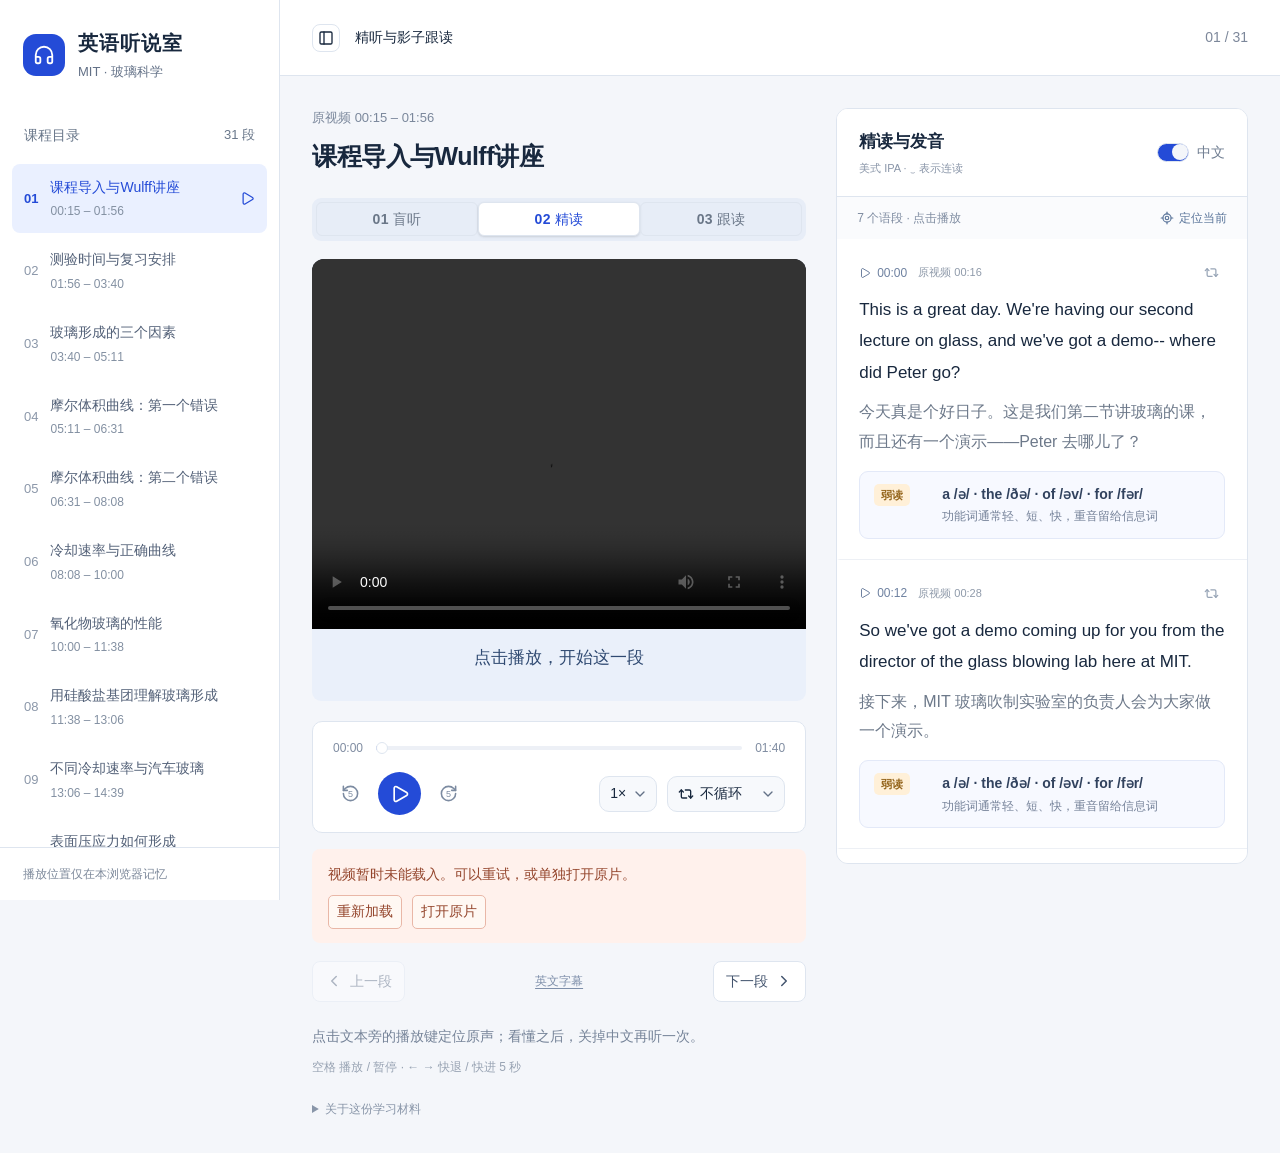
==== commit 6f9df2b1: "Add pronunciation guidance to close reading" ====
--- a/index.html
+++ b/index.html
@@ -1,2 +1,2 @@
-<!DOCTYPE html><html lang="zh-CN"><head><meta charSet="utf-8"/><meta name="viewport" content="width=device-width, initial-scale=1"/><link rel="stylesheet" href="/_next/static/css/index.1qpj3d7G.css" data-rsc-css-href="/_next/static/css/index.1qpj3d7G.css" data-precedence="vite-rsc/importer-resources"/><link rel="modulepreload" fetchPriority="low" href="/_next/static/chunks/index-CQDLWosF.js"/><script src="/_next/static/chunks/rolldown-runtime-C60lm6uB.js" type="module" async=""></script><script src="/_next/static/chunks/framework-D_rUT4EX.js" type="module" async=""></script><link rel="modulepreload" href="/_next/static/chunks/layout-segment-context-sT2Olrma.js" crossorigin=""/><link rel="modulepreload" href="/_next/static/chunks/page-p-6vsLiI.js" crossorigin=""/><title>英语听说室 · MIT 玻璃科学</title><meta name="description" content="31段MIT玻璃课程，原声精听、中英对照与影子跟读。"/><script>Object.assign(((self[Symbol.for("vinext.navigationRuntime")]??={bootstrap:{routeManifest:null},functions:{}}).bootstrap.rsc??={rsc:[]}),{params:{},nav:{"pathname":"/","searchParams":[]}})</script><link rel="modulepreload" href="/_next/static/chunks/index-CQDLWosF.js" />
-</head><body><div data-slot="sidebar-wrapper" style="--sidebar-width:280px;--sidebar-width-icon:3rem" class="group/sidebar-wrapper flex min-h-svh w-full has-data-[variant=inset]:bg-sidebar study-shell"><div class="group peer hidden text-sidebar-foreground md:block" data-state="expanded" data-collapsible="" data-variant="sidebar" data-side="left" data-slot="sidebar"><div data-slot="sidebar-gap" class="transition-[width] duration-200 ease-linear relative w-(--sidebar-width) bg-transparent group-data-[collapsible=offcanvas]:w-0 group-data-[side=right]:rotate-180 group-data-[collapsible=icon]:w-(--sidebar-width-icon)"></div><div data-slot="sidebar-container" data-side="left" class="fixed inset-y-0 z-10 hidden h-svh w-(--sidebar-width) transition-[left,right,width] duration-200 ease-linear data-[side=left]:left-0 data-[side=left]:group-data-[collapsible=offcanvas]:left-[calc(var(--sidebar-width)*-1)] data-[side=right]:right-0 data-[side=right]:group-data-[collapsible=offcanvas]:right-[calc(var(--sidebar-width)*-1)] md:flex group-data-[collapsible=icon]:w-(--sidebar-width-icon) group-data-[side=left]:border-r group-data-[side=right]:border-l"><div data-sidebar="sidebar" data-slot="sidebar-inner" class="bg-sidebar group-data-[variant=floating]:ring-sidebar-border group-data-[variant=floating]:rounded-lg group-data-[variant=floating]:shadow-sm group-data-[variant=floating]:ring-1 flex size-full flex-col"><div data-slot="sidebar-header" data-sidebar="header" class="gap-2 p-2 flex flex-col brand"><span class="brand-icon"><svg xmlns="http://www.w3.org/2000/svg" width="22" height="22" viewBox="0 0 24 24" fill="none" stroke="currentColor" stroke-width="2" stroke-linecap="round" stroke-linejoin="round" class="lucide lucide-headphones" aria-hidden="true"><path d="M3 14h3a2 2 0 0 1 2 2v3a2 2 0 0 1-2 2H5a2 2 0 0 1-2-2v-7a9 9 0 0 1 18 0v7a2 2 0 0 1-2 2h-1a2 2 0 0 1-2-2v-3a2 2 0 0 1 2-2h3"></path></svg></span><div><strong>英语听说室</strong><p>MIT · 玻璃科学</p></div></div><div data-slot="sidebar-content" data-sidebar="content" class="no-scrollbar gap-0 flex min-h-0 flex-1 flex-col overflow-auto group-data-[collapsible=icon]:overflow-hidden"><div class="catalog-heading">课程目录 <span>31 段</span></div><nav aria-label="课程目录"><button class="lesson-item selected" aria-current="true"><span class="lesson-number">01</span><span><strong>课程导入与Wulff讲座</strong><small>00:15<!-- --> – <!-- -->01:56</small></span><svg xmlns="http://www.w3.org/2000/svg" width="15" height="15" viewBox="0 0 24 24" fill="none" stroke="currentColor" stroke-width="2" stroke-linecap="round" stroke-linejoin="round" class="lucide lucide-play" aria-hidden="true"><path d="M5 5a2 2 0 0 1 3.008-1.728l11.997 6.998a2 2 0 0 1 .003 3.458l-12 7A2 2 0 0 1 5 19z"></path></svg></button><button class="lesson-item "><span class="lesson-number">02</span><span><strong>测验时间与复习安排</strong><small>01:56<!-- --> – <!-- -->03:40</small></span></button><button class="lesson-item "><span class="lesson-number">03</span><span><strong>玻璃形成的三个因素</strong><small>03:40<!-- --> – <!-- -->05:11</small></span></button><button class="lesson-item "><span class="lesson-number">04</span><span><strong>摩尔体积曲线：第一个错误</strong><small>05:11<!-- --> – <!-- -->06:31</small></span></button><button class="lesson-item "><span class="lesson-number">05</span><span><strong>摩尔体积曲线：第二个错误</strong><small>06:31<!-- --> – <!-- -->08:08</small></span></button><button class="lesson-item "><span class="lesson-number">06</span><span><strong>冷却速率与正确曲线</strong><small>08:08<!-- --> – <!-- -->10:00</small></span></button><button class="lesson-item "><span class="lesson-number">07</span><span><strong>氧化物玻璃的性能</strong><small>10:00<!-- --> – <!-- -->11:38</small></span></button><button class="lesson-item "><span class="lesson-number">08</span><span><strong>用硅酸盐基团理解玻璃形成</strong><small>11:38<!-- --> – <!-- -->13:06</small></span></button><button class="lesson-item "><span class="lesson-number">09</span><span><strong>不同冷却速率与汽车玻璃</strong><small>13:06<!-- --> – <!-- -->14:39</small></span></button><button class="lesson-item "><span class="lesson-number">10</span><span><strong>表面压应力如何形成</strong><small>14:39<!-- --> – <!-- -->16:31</small></span></button><button class="lesson-item "><span class="lesson-number">11</span><span><strong>钢化玻璃与演示嘉宾</strong><small>16:31<!-- --> – <!-- -->18:06</small></span></button><button class="lesson-item "><span class="lesson-number">12</span><span><strong>玻璃吹制课程与鲁珀特之泪</strong><small>18:06<!-- --> – <!-- -->19:32</small></span></button><button class="lesson-item "><span class="lesson-number">13</span><span><strong>空气冷却与水冷却</strong><small>19:32<!-- --> – <!-- -->21:01</small></span></button><button class="lesson-item "><span class="lesson-number">14</span><span><strong>两种玻璃滴的破坏演示</strong><small>21:01<!-- --> – <!-- -->22:33</small></span></button><button class="lesson-item "><span class="lesson-number">15</span><span><strong>水冷玻璃滴的破裂与裂纹</strong><small>22:33<!-- --> – <!-- -->23:52</small></span></button><button class="lesson-item "><span class="lesson-number">16</span><span><strong>玻璃吹制课程与演示收尾</strong><small>23:52<!-- --> – <!-- -->25:23</small></span></button><button class="lesson-item "><span class="lesson-number">17</span><span><strong>退火玻璃与钢化玻璃的破碎</strong><small>25:23<!-- --> – <!-- -->26:39</small></span></button><button class="lesson-item "><span class="lesson-number">18</span><span><strong>高速视频：鲁珀特之泪的强度</strong><small>26:39<!-- --> – <!-- -->28:26</small></span></button><button class="lesson-item "><span class="lesson-number">19</span><span><strong>冷却速率与玻璃中的添加剂</strong><small>28:26<!-- --> – <!-- -->29:55</small></span></button><button class="lesson-item "><span class="lesson-number">20</span><span><strong>氧离子与硅酸盐网络</strong><small>29:55<!-- --> – <!-- -->31:27</small></span></button><button class="lesson-item "><span class="lesson-number">21</span><span><strong>化学剪刀：打断桥氧连接</strong><small>31:27<!-- --> – <!-- -->33:20</small></span></button><button class="lesson-item "><span class="lesson-number">22</span><span><strong>断链如何改变黏度</strong><small>33:20<!-- --> – <!-- -->34:54</small></span></button><button class="lesson-item "><span class="lesson-number">23</span><span><strong>用化学成分调节玻璃转变</strong><small>34:54<!-- --> – <!-- -->36:21</small></span></button><button class="lesson-item "><span class="lesson-number">24</span><span><strong>网络形成体与网络修饰体</strong><small>36:21<!-- --> – <!-- -->37:56</small></span></button><button class="lesson-item "><span class="lesson-number">25</span><span><strong>黏度曲线与玻璃加工</strong><small>37:56<!-- --> – <!-- -->39:53</small></span></button><button class="lesson-item "><span class="lesson-number">26</span><span><strong>离子交换：用钾替换钠</strong><small>39:53<!-- --> – <!-- -->41:42</small></span></button><button class="lesson-item "><span class="lesson-number">27</span><span><strong>化学强化与大猩猩玻璃</strong><small>41:42<!-- --> – <!-- -->43:35</small></span></button><button class="lesson-item "><span class="lesson-number">28</span><span><strong>玻璃性能设计与意大利面比喻</strong><small>43:35<!-- --> – <!-- -->45:31</small></span></button><button class="lesson-item "><span class="lesson-number">29</span><span><strong>丰富元素与太阳能玻璃打印</strong><small>45:31<!-- --> – <!-- -->47:27</small></span></button><button class="lesson-item "><span class="lesson-number">30</span><span><strong>MIT玻璃3D打印</strong><small>47:27<!-- --> – <!-- -->48:44</small></span></button><button class="lesson-item "><span class="lesson-number">31</span><span><strong>高强度玻璃与课程总结</strong><small>48:44<!-- --> – <!-- -->49:59</small></span></button></nav></div><div data-slot="sidebar-footer" data-sidebar="footer" class="gap-2 p-2 flex flex-col sidebar-footer">播放位置仅在本浏览器记忆</div></div></div></div><main data-slot="sidebar-inset" class="bg-background md:peer-data-[variant=inset]:m-2 md:peer-data-[variant=inset]:ml-0 md:peer-data-[variant=inset]:rounded-xl md:peer-data-[variant=inset]:shadow-sm md:peer-data-[variant=inset]:peer-data-[state=collapsed]:ml-2 relative flex w-full flex-1 flex-col study-main"><header class="topbar"><div><button type="button" tabindex="0" data-slot="sidebar-trigger" data-sidebar="trigger" aria-label="打开或收起课程目录" class="group/button inline-flex shrink-0 items-center justify-center border border-transparent bg-clip-padding text-sm font-medium whitespace-nowrap transition-all outline-none select-none focus-visible:border-ring focus-visible:ring-3 focus-visible:ring-ring/50 active:not-aria-[haspopup]:translate-y-px disabled:pointer-events-none disabled:opacity-50 aria-invalid:border-destructive aria-invalid:ring-3 aria-invalid:ring-destructive/20 dark:aria-invalid:border-destructive/50 dark:aria-invalid:ring-destructive/40 [&amp;_svg]:pointer-events-none [&amp;_svg]:shrink-0 [&amp;_svg:not([class*=&#x27;size-&#x27;])]:size-4 hover:bg-muted hover:text-foreground aria-expanded:bg-muted aria-expanded:text-foreground dark:hover:bg-muted/50 size-7 rounded-[min(var(--radius-md),12px)] in-data-[slot=button-group]:rounded-lg"><svg xmlns="http://www.w3.org/2000/svg" width="24" height="24" viewBox="0 0 24 24" fill="none" stroke="currentColor" stroke-width="2" stroke-linecap="round" stroke-linejoin="round" class="lucide lucide-panel-left cn-rtl-flip" aria-hidden="true"><rect width="18" height="18" x="3" y="3" rx="2"></rect><path d="M9 3v18"></path></svg><span class="sr-only">Toggle Sidebar</span></button><span>精听与影子跟读</span></div><span class="course-count">01<!-- --> / 31</span></header><main class="workspace"><section class="player-column"><div class="lesson-heading"><p>原视频 <!-- -->00:15<!-- --> – <!-- -->01:56</p><h1>课程导入与Wulff讲座</h1></div><div data-orientation="horizontal" data-activation-direction="none" data-slot="tabs" class="group/tabs flex gap-2 data-horizontal:flex-col mode-tabs"><div data-orientation="horizontal" data-activation-direction="none" role="tablist" data-slot="tabs-list" data-variant="default" aria-label="学习模式" class="group/tabs-list inline-flex w-fit items-center justify-center rounded-lg p-[3px] text-muted-foreground group-data-horizontal/tabs:h-8 group-data-vertical/tabs:h-fit group-data-vertical/tabs:flex-col data-[variant=line]:rounded-none bg-muted"><button type="button" data-orientation="horizontal" data-activation-direction="none" aria-disabled="false" tabindex="-1" role="tab" aria-selected="false" id="base-ui-_R_4j9i_" data-slot="tabs-trigger" class="relative inline-flex h-[calc(100%-1px)] flex-1 items-center justify-center gap-1.5 rounded-md border border-transparent px-1.5 py-0.5 text-sm font-medium whitespace-nowrap text-foreground/60 transition-all group-data-vertical/tabs:w-full group-data-vertical/tabs:justify-start hover:text-foreground focus-visible:border-ring focus-visible:ring-[3px] focus-visible:ring-ring/50 focus-visible:outline-1 focus-visible:outline-ring disabled:pointer-events-none disabled:opacity-50 has-data-[icon=inline-end]:pr-1 has-data-[icon=inline-start]:pl-1 aria-disabled:pointer-events-none aria-disabled:opacity-50 dark:text-muted-foreground dark:hover:text-foreground group-data-[variant=default]/tabs-list:data-active:shadow-sm group-data-[variant=line]/tabs-list:data-active:shadow-none [&amp;_svg]:pointer-events-none [&amp;_svg]:shrink-0 [&amp;_svg:not([class*=&#x27;size-&#x27;])]:size-4 group-data-[variant=line]/tabs-list:bg-transparent group-data-[variant=line]/tabs-list:data-active:bg-transparent dark:group-data-[variant=line]/tabs-list:data-active:border-transparent dark:group-data-[variant=line]/tabs-list:data-active:bg-transparent data-active:bg-background data-active:text-foreground dark:data-active:border-input dark:data-active:bg-input/30 dark:data-active:text-foreground after:absolute after:bg-foreground after:opacity-0 after:transition-opacity group-data-horizontal/tabs:after:inset-x-0 group-data-horizontal/tabs:after:bottom-[-5px] group-data-horizontal/tabs:after:h-0.5 group-data-vertical/tabs:after:inset-y-0 group-data-vertical/tabs:after:-right-1 group-data-vertical/tabs:after:w-0.5 group-data-[variant=line]/tabs-list:data-active:after:opacity-100">01 盲听</button><button type="button" data-active="" data-orientation="horizontal" data-activation-direction="none" aria-disabled="false" tabindex="-1" role="tab" aria-selected="true" id="base-ui-_R_8j9i_" data-composite-item-active="" data-slot="tabs-trigger" class="relative inline-flex h-[calc(100%-1px)] flex-1 items-center justify-center gap-1.5 rounded-md border border-transparent px-1.5 py-0.5 text-sm font-medium whitespace-nowrap text-foreground/60 transition-all group-data-vertical/tabs:w-full group-data-vertical/tabs:justify-start hover:text-foreground focus-visible:border-ring focus-visible:ring-[3px] focus-visible:ring-ring/50 focus-visible:outline-1 focus-visible:outline-ring disabled:pointer-events-none disabled:opacity-50 has-data-[icon=inline-end]:pr-1 has-data-[icon=inline-start]:pl-1 aria-disabled:pointer-events-none aria-disabled:opacity-50 dark:text-muted-foreground dark:hover:text-foreground group-data-[variant=default]/tabs-list:data-active:shadow-sm group-data-[variant=line]/tabs-list:data-active:shadow-none [&amp;_svg]:pointer-events-none [&amp;_svg]:shrink-0 [&amp;_svg:not([class*=&#x27;size-&#x27;])]:size-4 group-data-[variant=line]/tabs-list:bg-transparent group-data-[variant=line]/tabs-list:data-active:bg-transparent dark:group-data-[variant=line]/tabs-list:data-active:border-transparent dark:group-data-[variant=line]/tabs-list:data-active:bg-transparent data-active:bg-background data-active:text-foreground dark:data-active:border-input dark:data-active:bg-input/30 dark:data-active:text-foreground after:absolute after:bg-foreground after:opacity-0 after:transition-opacity group-data-horizontal/tabs:after:inset-x-0 group-data-horizontal/tabs:after:bottom-[-5px] group-data-horizontal/tabs:after:h-0.5 group-data-vertical/tabs:after:inset-y-0 group-data-vertical/tabs:after:-right-1 group-data-vertical/tabs:after:w-0.5 group-data-[variant=line]/tabs-list:data-active:after:opacity-100">02 精读</button><button type="button" data-orientation="horizontal" data-activation-direction="none" aria-disabled="false" tabindex="-1" role="tab" aria-selected="false" id="base-ui-_R_cj9i_" data-slot="tabs-trigger" class="relative inline-flex h-[calc(100%-1px)] flex-1 items-center justify-center gap-1.5 rounded-md border border-transparent px-1.5 py-0.5 text-sm font-medium whitespace-nowrap text-foreground/60 transition-all group-data-vertical/tabs:w-full group-data-vertical/tabs:justify-start hover:text-foreground focus-visible:border-ring focus-visible:ring-[3px] focus-visible:ring-ring/50 focus-visible:outline-1 focus-visible:outline-ring disabled:pointer-events-none disabled:opacity-50 has-data-[icon=inline-end]:pr-1 has-data-[icon=inline-start]:pl-1 aria-disabled:pointer-events-none aria-disabled:opacity-50 dark:text-muted-foreground dark:hover:text-foreground group-data-[variant=default]/tabs-list:data-active:shadow-sm group-data-[variant=line]/tabs-list:data-active:shadow-none [&amp;_svg]:pointer-events-none [&amp;_svg]:shrink-0 [&amp;_svg:not([class*=&#x27;size-&#x27;])]:size-4 group-data-[variant=line]/tabs-list:bg-transparent group-data-[variant=line]/tabs-list:data-active:bg-transparent dark:group-data-[variant=line]/tabs-list:data-active:border-transparent dark:group-data-[variant=line]/tabs-list:data-active:bg-transparent data-active:bg-background data-active:text-foreground dark:data-active:border-input dark:data-active:bg-input/30 dark:data-active:text-foreground after:absolute after:bg-foreground after:opacity-0 after:transition-opacity group-data-horizontal/tabs:after:inset-x-0 group-data-horizontal/tabs:after:bottom-[-5px] group-data-horizontal/tabs:after:h-0.5 group-data-vertical/tabs:after:inset-y-0 group-data-vertical/tabs:after:-right-1 group-data-vertical/tabs:after:w-0.5 group-data-[variant=line]/tabs-list:data-active:after:opacity-100">03 跟读</button></div></div><div class="video-wrap"><div class="lesson-video media-loading">正在载入课程…</div></div><div class="live-caption" lang="en">点击播放，开始这一段</div><div class="player-tools"><div class="progress-line"><span>00:00</span><div data-orientation="horizontal" id="base-ui-_R_25b9i_" role="group" data-slot="slider" aria-label="播放进度" class="data-horizontal:w-full data-vertical:h-full"><div data-orientation="horizontal" data-base-ui-slider-control="" class="data-vertical:min-h-40 relative flex w-full touch-none items-center select-none data-disabled:opacity-50 data-vertical:h-full data-vertical:w-auto data-vertical:flex-col"><div data-orientation="horizontal" style="position:relative" data-slot="slider-track" class="bg-muted rounded-full data-horizontal:h-1 data-horizontal:w-full data-vertical:h-full data-vertical:w-1 relative grow overflow-hidden select-none"><div data-orientation="horizontal" data-base-ui-slider-indicator="" style="visibility:hidden;position:relative;height:inherit;--start-position:0%;inset-inline-start:0;width:var(--start-position)" data-slot="slider-range" class="bg-primary select-none data-horizontal:h-full data-vertical:w-full"></div></div><div data-orientation="horizontal" data-index="0" id="base-ui-_R_1m5b9i_" style="position:absolute;inset-inline-start:var(--position);top:50%;translate:-50% -50%;--position:0%;visibility:hidden" data-slot="slider-thumb" class="border-ring ring-ring/50 relative size-3 rounded-full border bg-white transition-[color,box-shadow] after:absolute after:-inset-2 hover:ring-3 focus-visible:ring-3 focus-visible:outline-hidden active:ring-3 block shrink-0 select-none disabled:pointer-events-none disabled:opacity-50"><input aria-orientation="horizontal" aria-valuenow="0" id="base-ui-_R_1m5b9iH2_" max="100.466" min="0" step="0.1" style="clip-path:inset(50%);overflow:hidden;white-space:nowrap;border:0;padding:0;width:100%;height:100%;margin:-1px;position:fixed;top:0;left:0" type="range" value="0"/><script></script></div></div></div><span>01:40</span></div><div class="controls"><div class="transport"><button class="icon-button" aria-label="后退5秒"><svg xmlns="http://www.w3.org/2000/svg" width="19" height="19" viewBox="0 0 24 24" fill="none" stroke="currentColor" stroke-width="2" stroke-linecap="round" stroke-linejoin="round" class="lucide lucide-rotate-ccw" aria-hidden="true"><path d="M3 12a9 9 0 1 0 9-9 9.75 9.75 0 0 0-6.74 2.74L3 8"></path><path d="M3 3v5h5"></path></svg><small>5</small></button><button class="play-button" aria-label="播放"><svg xmlns="http://www.w3.org/2000/svg" width="20" height="20" viewBox="0 0 24 24" fill="none" stroke="currentColor" stroke-width="2" stroke-linecap="round" stroke-linejoin="round" class="lucide lucide-play" aria-hidden="true"><path d="M5 5a2 2 0 0 1 3.008-1.728l11.997 6.998a2 2 0 0 1 .003 3.458l-12 7A2 2 0 0 1 5 19z"></path></svg></button><button class="icon-button" aria-label="前进5秒"><svg xmlns="http://www.w3.org/2000/svg" width="19" height="19" viewBox="0 0 24 24" fill="none" stroke="currentColor" stroke-width="2" stroke-linecap="round" stroke-linejoin="round" class="lucide lucide-rotate-ccw" aria-hidden="true" style="transform:scaleX(-1)"><path d="M3 12a9 9 0 1 0 9-9 9.75 9.75 0 0 0-6.74 2.74L3 8"></path><path d="M3 3v5h5"></path></svg><small>5</small></button></div><button type="button" tabindex="0" id="base-ui-_R_29b9i_" role="combobox" aria-expanded="false" aria-haspopup="listbox" data-slot="select-trigger" data-size="default" aria-label="播放速度" class="flex w-fit items-center justify-between gap-1.5 rounded-lg border border-input bg-transparent py-2 pr-2 pl-2.5 text-sm whitespace-nowrap transition-colors outline-none select-none focus-visible:border-ring focus-visible:ring-3 focus-visible:ring-ring/50 disabled:cursor-not-allowed disabled:opacity-50 aria-invalid:border-destructive aria-invalid:ring-3 aria-invalid:ring-destructive/20 data-placeholder:text-muted-foreground data-[size=default]:h-8 data-[size=sm]:h-7 data-[size=sm]:rounded-[min(var(--radius-md),10px)] *:data-[slot=select-value]:line-clamp-1 *:data-[slot=select-value]:flex *:data-[slot=select-value]:items-center *:data-[slot=select-value]:gap-1.5 dark:bg-input/30 dark:hover:bg-input/50 dark:aria-invalid:border-destructive/50 dark:aria-invalid:ring-destructive/40 [&amp;_svg]:pointer-events-none [&amp;_svg]:shrink-0 [&amp;_svg:not([class*=&#x27;size-&#x27;])]:size-4 speed-select"><span data-slot="select-value" class="flex flex-1 text-left">1<!-- -->×</span><svg xmlns="http://www.w3.org/2000/svg" width="24" height="24" viewBox="0 0 24 24" fill="none" stroke="currentColor" stroke-width="2" stroke-linecap="round" stroke-linejoin="round" class="lucide lucide-chevron-down pointer-events-none size-4 text-muted-foreground" aria-hidden="true"><path d="m6 9 6 6 6-6"></path>▼</svg></button><input id="base-ui-_R_29b9i_-hidden-input" style="clip-path:inset(50%);overflow:hidden;white-space:nowrap;border:0;padding:0;width:1px;height:1px;margin:-1px;position:fixed;top:0;left:0" tabindex="-1" aria-hidden="true" value="1"/><button type="button" tabindex="0" id="base-ui-_R_39b9i_" role="combobox" aria-expanded="false" aria-haspopup="listbox" data-slot="select-trigger" data-size="default" aria-label="循环方式" class="flex w-fit items-center justify-between gap-1.5 rounded-lg border border-input bg-transparent py-2 pr-2 pl-2.5 text-sm whitespace-nowrap transition-colors outline-none select-none focus-visible:border-ring focus-visible:ring-3 focus-visible:ring-ring/50 disabled:cursor-not-allowed disabled:opacity-50 aria-invalid:border-destructive aria-invalid:ring-3 aria-invalid:ring-destructive/20 data-placeholder:text-muted-foreground data-[size=default]:h-8 data-[size=sm]:h-7 data-[size=sm]:rounded-[min(var(--radius-md),10px)] *:data-[slot=select-value]:line-clamp-1 *:data-[slot=select-value]:flex *:data-[slot=select-value]:items-center *:data-[slot=select-value]:gap-1.5 dark:bg-input/30 dark:hover:bg-input/50 dark:aria-invalid:border-destructive/50 dark:aria-invalid:ring-destructive/40 [&amp;_svg]:pointer-events-none [&amp;_svg]:shrink-0 [&amp;_svg:not([class*=&#x27;size-&#x27;])]:size-4 loop-select"><svg xmlns="http://www.w3.org/2000/svg" width="16" height="16" viewBox="0 0 24 24" fill="none" stroke="currentColor" stroke-width="2" stroke-linecap="round" stroke-linejoin="round" class="lucide lucide-repeat2 lucide-repeat-2" aria-hidden="true"><path d="m2 9 3-3 3 3"></path><path d="M13 18H7a2 2 0 0 1-2-2V6"></path><path d="m22 15-3 3-3-3"></path><path d="M11 6h6a2 2 0 0 1 2 2v10"></path></svg><span data-slot="select-value" class="flex flex-1 text-left">不循环</span><svg xmlns="http://www.w3.org/2000/svg" width="24" height="24" viewBox="0 0 24 24" fill="none" stroke="currentColor" stroke-width="2" stroke-linecap="round" stroke-linejoin="round" class="lucide lucide-chevron-down pointer-events-none size-4 text-muted-foreground" aria-hidden="true"><path d="m6 9 6 6 6-6"></path>▼</svg></button><input id="base-ui-_R_39b9i_-hidden-input" style="clip-path:inset(50%);overflow:hidden;white-space:nowrap;border:0;padding:0;width:1px;height:1px;margin:-1px;position:fixed;top:0;left:0" tabindex="-1" aria-hidden="true" value="off"/></div></div><div class="lesson-navigation"><button disabled=""><svg xmlns="http://www.w3.org/2000/svg" width="18" height="18" viewBox="0 0 24 24" fill="none" stroke="currentColor" stroke-width="2" stroke-linecap="round" stroke-linejoin="round" class="lucide lucide-chevron-left" aria-hidden="true"><path d="m15 18-6-6 6-6"></path></svg>上一段</button><a href="/media/01.srt" download="">英文字幕</a><button>下一段<svg xmlns="http://www.w3.org/2000/svg" width="18" height="18" viewBox="0 0 24 24" fill="none" stroke="currentColor" stroke-width="2" stroke-linecap="round" stroke-linejoin="round" class="lucide lucide-chevron-right" aria-hidden="true"><path d="m9 18 6-6-6-6"></path></svg></button></div><p class="practice-tip">点击文本旁的播放键定位原声；看懂之后，关掉中文再听一次。</p><p class="keyboard-tip">空格 播放 / 暂停 · ← → 快退 / 快进 5 秒</p><details class="course-note"><summary>关于这份学习材料</summary><p>由你提供的 MIT 3.091 课程视频整理。31 段各约 1–2 分钟，标题显示原视频时间。切点依据内嵌字幕选择，未逐词校订音频。原课堂自身的未完句、字幕疑误在对照中说明。</p><p>本浏览器会记住上次片段、播放位置与速度，清除浏览器数据后会重置；不会跨设备同步。</p></details></section><section class="reading-column" aria-label="双语阅读"><div class="reading-heading"><h2>中英对照</h2><label class="translation-toggle"><span data-checked="" role="switch" tabindex="0" id="base-ui-_R_cd9i_" aria-checked="true" data-slot="switch" data-size="default" aria-label="显示中文翻译" class="peer group/switch relative inline-flex shrink-0 items-center rounded-full border border-transparent transition-all outline-none group-has-[:focus-visible]/field-label:border-transparent group-has-[:focus-visible]/field-label:ring-0 after:absolute after:-inset-x-3 after:-inset-y-2 focus-visible:border-ring focus-visible:ring-3 focus-visible:ring-ring/50 aria-invalid:border-destructive aria-invalid:ring-3 aria-invalid:ring-destructive/20 data-[size=default]:h-[18.4px] data-[size=default]:w-[32px] data-[size=sm]:h-[14px] data-[size=sm]:w-[24px] dark:aria-invalid:border-destructive/50 dark:aria-invalid:ring-destructive/40 data-checked:bg-primary data-unchecked:bg-input dark:data-unchecked:bg-input/80 data-disabled:cursor-not-allowed data-disabled:opacity-50"><span data-checked="" data-slot="switch-thumb" class="pointer-events-none block rounded-full bg-background ring-0 transition-transform group-data-[size=default]/switch:size-4 group-data-[size=sm]/switch:size-3 group-data-[size=default]/switch:data-checked:translate-x-[calc(100%-2px)] group-data-[size=sm]/switch:data-checked:translate-x-[calc(100%-2px)] dark:data-checked:bg-primary-foreground group-data-[size=default]/switch:data-unchecked:translate-x-0 group-data-[size=sm]/switch:data-unchecked:translate-x-0 dark:data-unchecked:bg-foreground"></span></span><input id="base-ui-_R_cd9iH1_" style="clip-path:inset(50%);overflow:hidden;white-space:nowrap;border:0;padding:0;width:1px;height:1px;margin:-1px;position:fixed;top:0;left:0" tabindex="-1" type="checkbox" aria-hidden="true" checked=""/>中文</label></div><div class="reading-subhead"><span>7<!-- --> 个语段 · 点击播放</span><button><svg xmlns="http://www.w3.org/2000/svg" width="14" height="14" viewBox="0 0 24 24" fill="none" stroke="currentColor" stroke-width="2" stroke-linecap="round" stroke-linejoin="round" class="lucide lucide-locate-fixed" aria-hidden="true"><line x1="2" x2="5" y1="12" y2="12"></line><line x1="19" x2="22" y1="12" y2="12"></line><line x1="12" x2="12" y1="2" y2="5"></line><line x1="12" x2="12" y1="19" y2="22"></line><circle cx="12" cy="12" r="7"></circle><circle cx="12" cy="12" r="3"></circle></svg>定位当前</button></div><div><article id="unit-0" class="reading-unit  "><div class="unit-actions"><button class="unit-time" aria-label="播放第1语段"><svg xmlns="http://www.w3.org/2000/svg" width="12" height="12" viewBox="0 0 24 24" fill="none" stroke="currentColor" stroke-width="2" stroke-linecap="round" stroke-linejoin="round" class="lucide lucide-play" aria-hidden="true"><path d="M5 5a2 2 0 0 1 3.008-1.728l11.997 6.998a2 2 0 0 1 .003 3.458l-12 7A2 2 0 0 1 5 19z"></path></svg>00:00<span>原视频 <!-- -->00:16</span></button><button class="repeat-unit" aria-label="循环第1语段" aria-pressed="false"><svg xmlns="http://www.w3.org/2000/svg" width="15" height="15" viewBox="0 0 24 24" fill="none" stroke="currentColor" stroke-width="2" stroke-linecap="round" stroke-linejoin="round" class="lucide lucide-repeat2 lucide-repeat-2" aria-hidden="true"><path d="m2 9 3-3 3 3"></path><path d="M13 18H7a2 2 0 0 1-2-2V6"></path><path d="m22 15-3 3-3-3"></path><path d="M11 6h6a2 2 0 0 1 2 2v10"></path></svg></button></div><p lang="en" class="english">This is a great day. We&#x27;re having our second lecture on glass, and we&#x27;ve got a demo-- where did Peter go?</p><p class="chinese">今天真是个好日子。这是我们第二节讲玻璃的课，而且还有一个演示——Peter 去哪儿了？</p></article><article id="unit-1" class="reading-unit  "><div class="unit-actions"><button class="unit-time" aria-label="播放第2语段"><svg xmlns="http://www.w3.org/2000/svg" width="12" height="12" viewBox="0 0 24 24" fill="none" stroke="currentColor" stroke-width="2" stroke-linecap="round" stroke-linejoin="round" class="lucide lucide-play" aria-hidden="true"><path d="M5 5a2 2 0 0 1 3.008-1.728l11.997 6.998a2 2 0 0 1 .003 3.458l-12 7A2 2 0 0 1 5 19z"></path></svg>00:12<span>原视频 <!-- -->00:28</span></button><button class="repeat-unit" aria-label="循环第2语段" aria-pressed="false"><svg xmlns="http://www.w3.org/2000/svg" width="15" height="15" viewBox="0 0 24 24" fill="none" stroke="currentColor" stroke-width="2" stroke-linecap="round" stroke-linejoin="round" class="lucide lucide-repeat2 lucide-repeat-2" aria-hidden="true"><path d="m2 9 3-3 3 3"></path><path d="M13 18H7a2 2 0 0 1-2-2V6"></path><path d="m22 15-3 3-3-3"></path><path d="M11 6h6a2 2 0 0 1 2 2v10"></path></svg></button></div><p lang="en" class="english">So we&#x27;ve got a demo coming up for you from the director of the glass blowing lab here at MIT.</p><p class="chinese">接下来，MIT 玻璃吹制实验室的负责人会为大家做一个演示。</p></article><article id="unit-2" class="reading-unit  "><div class="unit-actions"><button class="unit-time" aria-label="播放第3语段"><svg xmlns="http://www.w3.org/2000/svg" width="12" height="12" viewBox="0 0 24 24" fill="none" stroke="currentColor" stroke-width="2" stroke-linecap="round" stroke-linejoin="round" class="lucide lucide-play" aria-hidden="true"><path d="M5 5a2 2 0 0 1 3.008-1.728l11.997 6.998a2 2 0 0 1 .003 3.458l-12 7A2 2 0 0 1 5 19z"></path></svg>00:22<span>原视频 <!-- -->00:37</span></button><button class="repeat-unit" aria-label="循环第3语段" aria-pressed="false"><svg xmlns="http://www.w3.org/2000/svg" width="15" height="15" viewBox="0 0 24 24" fill="none" stroke="currentColor" stroke-width="2" stroke-linecap="round" stroke-linejoin="round" class="lucide lucide-repeat2 lucide-repeat-2" aria-hidden="true"><path d="m2 9 3-3 3 3"></path><path d="M13 18H7a2 2 0 0 1-2-2V6"></path><path d="m22 15-3 3-3-3"></path><path d="M11 6h6a2 2 0 0 1 2 2v10"></path></svg></button></div><p lang="en" class="english">And now before we start, I just want to mention, so next Monday-- so we&#x27;re going to talk today-- we&#x27;re going to continue what we started, which is the chemistry of glass, and we&#x27;ll talk about that cooling curve or the effects of different things on the glass formation and then how to engineer the properties of the glass.</p><p class="chinese">开始之前，我想先说一下，下周一——今天我们要讲的是——继续之前的玻璃化学。我们会讲冷却曲线、各种因素对玻璃形成的影响，以及如何调控玻璃的性能。</p></article><article id="unit-3" class="reading-unit  "><div class="unit-actions"><button class="unit-time" aria-label="播放第4语段"><svg xmlns="http://www.w3.org/2000/svg" width="12" height="12" viewBox="0 0 24 24" fill="none" stroke="currentColor" stroke-width="2" stroke-linecap="round" stroke-linejoin="round" class="lucide lucide-play" aria-hidden="true"><path d="M5 5a2 2 0 0 1 3.008-1.728l11.997 6.998a2 2 0 0 1 .003 3.458l-12 7A2 2 0 0 1 5 19z"></path></svg>00:45<span>原视频 <!-- -->01:01</span></button><button class="repeat-unit" aria-label="循环第4语段" aria-pressed="false"><svg xmlns="http://www.w3.org/2000/svg" width="15" height="15" viewBox="0 0 24 24" fill="none" stroke="currentColor" stroke-width="2" stroke-linecap="round" stroke-linejoin="round" class="lucide lucide-repeat2 lucide-repeat-2" aria-hidden="true"><path d="m2 9 3-3 3 3"></path><path d="M13 18H7a2 2 0 0 1-2-2V6"></path><path d="m22 15-3 3-3-3"></path><path d="M11 6h6a2 2 0 0 1 2 2v10"></path></svg></button></div><p lang="en" class="english">Before I start, I just want to mention that next Monday we have something called the Wulff Lecture.</p><p class="chinese">开始之前先提醒大家，下周一有一个叫 Wulff Lecture 的讲座。</p></article><article id="unit-4" class="reading-unit  "><div class="unit-actions"><button class="unit-time" aria-label="播放第5语段"><svg xmlns="http://www.w3.org/2000/svg" width="12" height="12" viewBox="0 0 24 24" fill="none" stroke="currentColor" stroke-width="2" stroke-linecap="round" stroke-linejoin="round" class="lucide lucide-play" aria-hidden="true"><path d="M5 5a2 2 0 0 1 3.008-1.728l11.997 6.998a2 2 0 0 1 .003 3.458l-12 7A2 2 0 0 1 5 19z"></path></svg>00:51<span>原视频 <!-- -->01:06</span></button><button class="repeat-unit" aria-label="循环第5语段" aria-pressed="false"><svg xmlns="http://www.w3.org/2000/svg" width="15" height="15" viewBox="0 0 24 24" fill="none" stroke="currentColor" stroke-width="2" stroke-linecap="round" stroke-linejoin="round" class="lucide lucide-repeat2 lucide-repeat-2" aria-hidden="true"><path d="m2 9 3-3 3 3"></path><path d="M13 18H7a2 2 0 0 1-2-2V6"></path><path d="m22 15-3 3-3-3"></path><path d="M11 6h6a2 2 0 0 1 2 2v10"></path></svg></button></div><p lang="en" class="english">And this is a lecture that is open to the public. It&#x27;s geared towards freshmen. It&#x27;s put on by the Department of Materials Science and Engineering every year, and it&#x27;s usually some sort of really interesting, exciting topic and usually a very dynamic lecture.</p><p class="chinese">这个讲座向公众开放，主要面向大一学生，由材料科学与工程系每年举办。主题通常非常有趣、令人兴奋，讲座本身也往往很生动。</p></article><article id="unit-5" class="reading-unit  "><div class="unit-actions"><button class="unit-time" aria-label="播放第6语段"><svg xmlns="http://www.w3.org/2000/svg" width="12" height="12" viewBox="0 0 24 24" fill="none" stroke="currentColor" stroke-width="2" stroke-linecap="round" stroke-linejoin="round" class="lucide lucide-play" aria-hidden="true"><path d="M5 5a2 2 0 0 1 3.008-1.728l11.997 6.998a2 2 0 0 1 .003 3.458l-12 7A2 2 0 0 1 5 19z"></path></svg>01:08<span>原视频 <!-- -->01:24</span></button><button class="repeat-unit" aria-label="循环第6语段" aria-pressed="false"><svg xmlns="http://www.w3.org/2000/svg" width="15" height="15" viewBox="0 0 24 24" fill="none" stroke="currentColor" stroke-width="2" stroke-linecap="round" stroke-linejoin="round" class="lucide lucide-repeat2 lucide-repeat-2" aria-hidden="true"><path d="m2 9 3-3 3 3"></path><path d="M13 18H7a2 2 0 0 1-2-2V6"></path><path d="m22 15-3 3-3-3"></path><path d="M11 6h6a2 2 0 0 1 2 2v10"></path></svg></button></div><p lang="en" class="english">And in this case it&#x27;s one of our very own, Sam Shames, who graduated in 2014, and he&#x27;ll be talking about his adventures as a material scientist and how he&#x27;s used that knowledge in his life and also in the company that he founded which is now selling products in over 70 countries around the world.</p><p class="chinese">这次主讲人是我们自己的校友 Sam Shames，他于 2014 年毕业。他会分享自己作为材料科学家的经历，以及如何把相关知识用于生活和自己创办的公司。这家公司的产品如今已销往全球 70 多个国家。</p></article><article id="unit-6" class="reading-unit  "><div class="unit-actions"><button class="unit-time" aria-label="播放第7语段"><svg xmlns="http://www.w3.org/2000/svg" width="12" height="12" viewBox="0 0 24 24" fill="none" stroke="currentColor" stroke-width="2" stroke-linecap="round" stroke-linejoin="round" class="lucide lucide-play" aria-hidden="true"><path d="M5 5a2 2 0 0 1 3.008-1.728l11.997 6.998a2 2 0 0 1 .003 3.458l-12 7A2 2 0 0 1 5 19z"></path></svg>01:32<span>原视频 <!-- -->01:48</span></button><button class="repeat-unit" aria-label="循环第7语段" aria-pressed="false"><svg xmlns="http://www.w3.org/2000/svg" width="15" height="15" viewBox="0 0 24 24" fill="none" stroke="currentColor" stroke-width="2" stroke-linecap="round" stroke-linejoin="round" class="lucide lucide-repeat2 lucide-repeat-2" aria-hidden="true"><path d="m2 9 3-3 3 3"></path><path d="M13 18H7a2 2 0 0 1-2-2V6"></path><path d="m22 15-3 3-3-3"></path><path d="M11 6h6a2 2 0 0 1 2 2v10"></path></svg></button></div><p lang="en" class="english">So I think that will be a lot of fun. If you can make it, it&#x27;s next Monday from 4:00 to 5:00 PM.</p><p class="chinese">所以我觉得会很有意思。如果你有时间参加，时间是下周一下午四点到五点。</p></article></div><footer class="transcript-footer">英文来自原视频字幕，中文用于辅助理解。课堂中的重复与听不清标记均保留；语段可能含多个完整句子。</footer></section></main></main></div><script type="module" src="/_next/static/chunks/index-CQDLWosF.js" id="_R_" async=""></script><script>((self[Symbol.for("vinext.navigationRuntime")]??={bootstrap:{routeManifest:null},functions:{}}).bootstrap.rsc??={rsc:[]}).rsc.push("2:I[\"8c0f216c4604\",[],\"Children\",1]\n")</script><script>((self[Symbol.for("vinext.navigationRuntime")]??={bootstrap:{routeManifest:null},functions:{}}).bootstrap.rsc??={rsc:[]}).rsc.push("3:I[\"593f344dc510\",[],\"GlobalErrorBoundary\",1]\n")</script><script>((self[Symbol.for("vinext.navigationRuntime")]??={bootstrap:{routeManifest:null},functions:{}}).bootstrap.rsc??={rsc:[]}).rsc.push("4:I[\"0b874ad30386\",[],\"default\",1]\n")</script><script>((self[Symbol.for("vinext.navigationRuntime")]??={bootstrap:{routeManifest:null},functions:{}}).bootstrap.rsc??={rsc:[]}).rsc.push("5:I[\"593f344dc510\",[],\"ErrorBoundary\",1]\n")</script><script>((self[Symbol.for("vinext.navigationRuntime")]??={bootstrap:{routeManifest:null},functions:{}}).bootstrap.rsc??={rsc:[]}).rsc.push("6:I[\"15c18cfaeeff\",[],\"LayoutSegmentProvider\",1]\n")</script><script>((self[Symbol.for("vinext.navigationRuntime")]??={bootstrap:{routeManifest:null},functions:{}}).bootstrap.rsc??={rsc:[]}).rsc.push("7:I[\"8c0f216c4604\",[],\"Slot\",1]\n")</script><script>((self[Symbol.for("vinext.navigationRuntime")]??={bootstrap:{routeManifest:null},functions:{}}).bootstrap.rsc??={rsc:[]}).rsc.push("8:I[\"593f344dc510\",[],\"NotFoundBoundary\",1]\n")</script><script>((self[Symbol.for("vinext.navigationRuntime")]??={bootstrap:{routeManifest:null},functions:{}}).bootstrap.rsc??={rsc:[]}).rsc.push("9:I[\"9276801271d6\",[],\"AppRouterScrollTarget\",1]\n")</script><script>((self[Symbol.for("vinext.navigationRuntime")]??={bootstrap:{routeManifest:null},functions:{}}).bootstrap.rsc??={rsc:[]}).rsc.push("a:I[\"593f344dc510\",[],\"RedirectBoundary\",1]\n")</script><script>((self[Symbol.for("vinext.navigationRuntime")]??={bootstrap:{routeManifest:null},functions:{}}).bootstrap.rsc??={rsc:[]}).rsc.push(":HL[\"/_next/static/css/index.1qpj3d7G.css\",\"style\"     ]\n")</script><script>((self[Symbol.for("vinext.navigationRuntime")]??={bootstrap:{routeManifest:null},functions:{}}).bootstrap.rsc??={rsc:[]}).rsc.push("0:{\"page:/\":\"$L1\",\"layout:/\":[[[\"$\",\"link\",\"css:/_next/static/css/index.1qpj3d7G.css\",{\"rel\":\"stylesheet\",\"precedence\":\"vite-rsc/importer-resources\",\"href\":\"/_next/static/css/index.1qpj3d7G.css\",\"data-rsc-css-href\":\"/_next/static/css/index.1qpj3d7G.css\"}],\"$undefined\"],[\"$\",\"html\",null,{\"lang\":\"zh-CN\",\"children\":[\"$\",\"body\",null,{\"children\":[\"$\",\"$L2\",null,{}]}]}]],\"route:/\":[[[\"$\",\"meta\",null,{\"charSet\":\"utf-8\"}],[[\"$\",\"title\",\"0\",{\"children\":\"英语听说室 · MIT 玻璃科学\"}],[\"$\",\"meta\",\"1\",{\"name\":\"description\",\"content\":\"31段MIT玻璃课程，原声精听、中英对照与影子跟读。\"}]],[[\"$\",\"meta\",\"0\",{\"name\":\"viewport\",\"content\":\"width=device-width, initial-scale=1\"}]]],[\"$\",\"$L3\",null,{\"fallback\":\"$4\",\"children\":[\"$\",\"$L5\",null,{\"fallback\":\"$4\",\"children\":[\"$\",\"$L6\",null,{\"providerId\":\"layout:/\",\"segmentMap\":{\"children\":[]},\"children\":[\"$\",\"$L7\",null,{\"id\":\"layout:/\",\"parallelSlots\":\"$undefined\",\"children\":[\"$\",\"$L8\",null,{\"resetKey\":\"\",\"fallback\":[[\"$\",\"title\",null,{\"children\":\"404: This page could not be found.\"}],[\"$\",\"div\",null,{\"style\":{\"fontFamily\":\"system-ui,\\\"Segoe UI\\\",Roboto,Helvetica,Arial,sans-serif,\\\"Apple Color Emoji\\\",\\\"Segoe UI Emoji\\\"\",\"height\":\"100vh\",\"textAlign\":\"center\",\"display\":\"flex\",\"flexDirection\":\"column\",\"alignItems\":\"center\",\"justifyContent\":\"center\"},\"children\":[\"$\",\"div\",null,{\"children\":[[\"$\",\"style\",null,{\"dangerouslySetInnerHTML\":{\"__html\":\"body{color:#000;background:#fff;margin:0}.next-error-h1{border-right:1px solid rgba(0,0,0,.3)}@media (prefers-color-scheme:dark){body{color:#fff;background:#000}.next-error-h1{border-right:1px solid rgba(255,255,255,.3)}}\"}}],[\"$\",\"h1\",null,{\"className\":\"next-error-h1\",\"style\":{\"display\":\"inline-block\",\"margin\":\"0 20px 0 0\",\"padding\":\"0 23px 0 0\",\"fontSize\":24,\"fontWeight\":500,\"verticalAlign\":\"top\",\"lineHeight\":\"49px\"},\"children\":404}],[\"$\",\"div\",null,{\"style\":{\"display\":\"inline-block\"},\"children\":[\"$\",\"h2\",null,{\"style\":{\"fontSize\":14,\"fontWeight\":400,\"lineHeight\":\"49px\",\"margin\":0},\"children\":\"This page could not be found.\"}]}]]}]}]],\"children\":[\"$\",\"$L9\",null,{\"children\":[\"$\",\"$La\",null,{\"children\":[[\"$\",\"$L6\",null,{\"providerId\":\"page:/\",\"segmentMap\":{\"children\":[\"__PAGE__\"]},\"children\":[\"$\",\"$L7\",null,{\"id\":\"page:/\"}]}],null]}]}]}]}]}]}]}],null,null],\"__route\":\"route:/\",\"__interceptionContext\":null,\"__layoutIds\":[\"layout:/\"],\"__rootLayout\":\"/\",\"__bfcacheSegmentIdentities\":{\"layout:/\":\"[\\\"layout\\\",\\\"layout:/\\\",\\\"root-boundary:/\\\",\\\"\\\"]\",\"page:/\":\"[\\\"page\\\",\\\"page:/\\\",\\\"root-boundary:/\\\",\\\"\\\"]\"},\"__srcPage\":[\"page\"],\"__layoutFlags\":{\"layout:/\":\"s\"},\"__artifactCompatibility\":{\"schemaVersion\":1,\"graphVersion\":\"app-route-graph:1177fd80f83fa7b0\",\"deploymentVersion\":\"106458d7-bd37-4668-a6bf-429937b86134\",\"appElementsSchemaVersion\":1,\"rscPayloadSchemaVersion\":1,\"rootBoundaryId\":\"/\",\"renderEpoch\":null}}\n")</script><script>((self[Symbol.for("vinext.navigationRuntime")]??={bootstrap:{routeManifest:null},functions:{}}).bootstrap.rsc??={rsc:[]}).rsc.push("b:I[\"6efdf509a785\",[],\"default\",1]\n")</script><script>((self[Symbol.for("vinext.navigationRuntime")]??={bootstrap:{routeManifest:null},functions:{}}).bootstrap.rsc??={rsc:[]}).rsc.push("1:[\"$\",\"$Lb\",null,{\"params\":\"$@c\",\"searchParams\":\"$@d\"}]\n")</script><script>((self[Symbol.for("vinext.navigationRuntime")]??={bootstrap:{routeManifest:null},functions:{}}).bootstrap.rsc??={rsc:[]}).rsc.push("c:{}\n")</script><script>((self[Symbol.for("vinext.navigationRuntime")]??={bootstrap:{routeManifest:null},functions:{}}).bootstrap.rsc??={rsc:[]}).rsc.push("d:{}\n")</script><script>Object.assign(((self[Symbol.for("vinext.navigationRuntime")]??={bootstrap:{routeManifest:null},functions:{}}).bootstrap.rsc??={rsc:[]}),{"initialCacheKind":"dynamic"});((self[Symbol.for("vinext.navigationRuntime")]??={bootstrap:{routeManifest:null},functions:{}}).bootstrap.rsc??={rsc:[]}).done=true</script></body></html>+<!DOCTYPE html><html lang="zh-CN"><head><meta charSet="utf-8"/><meta name="viewport" content="width=device-width, initial-scale=1"/><link rel="stylesheet" href="/_next/static/css/index.DGo3t2rj.css" data-rsc-css-href="/_next/static/css/index.DGo3t2rj.css" data-precedence="vite-rsc/importer-resources"/><link rel="modulepreload" fetchPriority="low" href="/_next/static/chunks/index-CAAD-IX2.js"/><script src="/_next/static/chunks/rolldown-runtime-C60lm6uB.js" type="module" async=""></script><script src="/_next/static/chunks/framework-D_rUT4EX.js" type="module" async=""></script><link rel="modulepreload" href="/_next/static/chunks/layout-segment-context-8XUiEcuD.js" crossorigin=""/><link rel="modulepreload" href="/_next/static/chunks/page-Z-JK7_5Q.js" crossorigin=""/><title>英语听说室 · MIT 玻璃科学</title><meta name="description" content="31段MIT玻璃课程，原声精听、中英对照与影子跟读。"/><script>Object.assign(((self[Symbol.for("vinext.navigationRuntime")]??={bootstrap:{routeManifest:null},functions:{}}).bootstrap.rsc??={rsc:[]}),{params:{},nav:{"pathname":"/","searchParams":[]}})</script><link rel="modulepreload" href="/_next/static/chunks/index-CAAD-IX2.js" />
+</head><body><div data-slot="sidebar-wrapper" style="--sidebar-width:280px;--sidebar-width-icon:3rem" class="group/sidebar-wrapper flex min-h-svh w-full has-data-[variant=inset]:bg-sidebar study-shell"><div class="group peer hidden text-sidebar-foreground md:block" data-state="expanded" data-collapsible="" data-variant="sidebar" data-side="left" data-slot="sidebar"><div data-slot="sidebar-gap" class="transition-[width] duration-200 ease-linear relative w-(--sidebar-width) bg-transparent group-data-[collapsible=offcanvas]:w-0 group-data-[side=right]:rotate-180 group-data-[collapsible=icon]:w-(--sidebar-width-icon)"></div><div data-slot="sidebar-container" data-side="left" class="fixed inset-y-0 z-10 hidden h-svh w-(--sidebar-width) transition-[left,right,width] duration-200 ease-linear data-[side=left]:left-0 data-[side=left]:group-data-[collapsible=offcanvas]:left-[calc(var(--sidebar-width)*-1)] data-[side=right]:right-0 data-[side=right]:group-data-[collapsible=offcanvas]:right-[calc(var(--sidebar-width)*-1)] md:flex group-data-[collapsible=icon]:w-(--sidebar-width-icon) group-data-[side=left]:border-r group-data-[side=right]:border-l"><div data-sidebar="sidebar" data-slot="sidebar-inner" class="bg-sidebar group-data-[variant=floating]:ring-sidebar-border group-data-[variant=floating]:rounded-lg group-data-[variant=floating]:shadow-sm group-data-[variant=floating]:ring-1 flex size-full flex-col"><div data-slot="sidebar-header" data-sidebar="header" class="gap-2 p-2 flex flex-col brand"><span class="brand-icon"><svg xmlns="http://www.w3.org/2000/svg" width="22" height="22" viewBox="0 0 24 24" fill="none" stroke="currentColor" stroke-width="2" stroke-linecap="round" stroke-linejoin="round" class="lucide lucide-headphones" aria-hidden="true"><path d="M3 14h3a2 2 0 0 1 2 2v3a2 2 0 0 1-2 2H5a2 2 0 0 1-2-2v-7a9 9 0 0 1 18 0v7a2 2 0 0 1-2 2h-1a2 2 0 0 1-2-2v-3a2 2 0 0 1 2-2h3"></path></svg></span><div><strong>英语听说室</strong><p>MIT · 玻璃科学</p></div></div><div data-slot="sidebar-content" data-sidebar="content" class="no-scrollbar gap-0 flex min-h-0 flex-1 flex-col overflow-auto group-data-[collapsible=icon]:overflow-hidden"><div class="catalog-heading">课程目录 <span>31 段</span></div><nav aria-label="课程目录"><button class="lesson-item selected" aria-current="true"><span class="lesson-number">01</span><span><strong>课程导入与Wulff讲座</strong><small>00:15<!-- --> – <!-- -->01:56</small></span><svg xmlns="http://www.w3.org/2000/svg" width="15" height="15" viewBox="0 0 24 24" fill="none" stroke="currentColor" stroke-width="2" stroke-linecap="round" stroke-linejoin="round" class="lucide lucide-play" aria-hidden="true"><path d="M5 5a2 2 0 0 1 3.008-1.728l11.997 6.998a2 2 0 0 1 .003 3.458l-12 7A2 2 0 0 1 5 19z"></path></svg></button><button class="lesson-item "><span class="lesson-number">02</span><span><strong>测验时间与复习安排</strong><small>01:56<!-- --> – <!-- -->03:40</small></span></button><button class="lesson-item "><span class="lesson-number">03</span><span><strong>玻璃形成的三个因素</strong><small>03:40<!-- --> – <!-- -->05:11</small></span></button><button class="lesson-item "><span class="lesson-number">04</span><span><strong>摩尔体积曲线：第一个错误</strong><small>05:11<!-- --> – <!-- -->06:31</small></span></button><button class="lesson-item "><span class="lesson-number">05</span><span><strong>摩尔体积曲线：第二个错误</strong><small>06:31<!-- --> – <!-- -->08:08</small></span></button><button class="lesson-item "><span class="lesson-number">06</span><span><strong>冷却速率与正确曲线</strong><small>08:08<!-- --> – <!-- -->10:00</small></span></button><button class="lesson-item "><span class="lesson-number">07</span><span><strong>氧化物玻璃的性能</strong><small>10:00<!-- --> – <!-- -->11:38</small></span></button><button class="lesson-item "><span class="lesson-number">08</span><span><strong>用硅酸盐基团理解玻璃形成</strong><small>11:38<!-- --> – <!-- -->13:06</small></span></button><button class="lesson-item "><span class="lesson-number">09</span><span><strong>不同冷却速率与汽车玻璃</strong><small>13:06<!-- --> – <!-- -->14:39</small></span></button><button class="lesson-item "><span class="lesson-number">10</span><span><strong>表面压应力如何形成</strong><small>14:39<!-- --> – <!-- -->16:31</small></span></button><button class="lesson-item "><span class="lesson-number">11</span><span><strong>钢化玻璃与演示嘉宾</strong><small>16:31<!-- --> – <!-- -->18:06</small></span></button><button class="lesson-item "><span class="lesson-number">12</span><span><strong>玻璃吹制课程与鲁珀特之泪</strong><small>18:06<!-- --> – <!-- -->19:32</small></span></button><button class="lesson-item "><span class="lesson-number">13</span><span><strong>空气冷却与水冷却</strong><small>19:32<!-- --> – <!-- -->21:01</small></span></button><button class="lesson-item "><span class="lesson-number">14</span><span><strong>两种玻璃滴的破坏演示</strong><small>21:01<!-- --> – <!-- -->22:33</small></span></button><button class="lesson-item "><span class="lesson-number">15</span><span><strong>水冷玻璃滴的破裂与裂纹</strong><small>22:33<!-- --> – <!-- -->23:52</small></span></button><button class="lesson-item "><span class="lesson-number">16</span><span><strong>玻璃吹制课程与演示收尾</strong><small>23:52<!-- --> – <!-- -->25:23</small></span></button><button class="lesson-item "><span class="lesson-number">17</span><span><strong>退火玻璃与钢化玻璃的破碎</strong><small>25:23<!-- --> – <!-- -->26:39</small></span></button><button class="lesson-item "><span class="lesson-number">18</span><span><strong>高速视频：鲁珀特之泪的强度</strong><small>26:39<!-- --> – <!-- -->28:26</small></span></button><button class="lesson-item "><span class="lesson-number">19</span><span><strong>冷却速率与玻璃中的添加剂</strong><small>28:26<!-- --> – <!-- -->29:55</small></span></button><button class="lesson-item "><span class="lesson-number">20</span><span><strong>氧离子与硅酸盐网络</strong><small>29:55<!-- --> – <!-- -->31:27</small></span></button><button class="lesson-item "><span class="lesson-number">21</span><span><strong>化学剪刀：打断桥氧连接</strong><small>31:27<!-- --> – <!-- -->33:20</small></span></button><button class="lesson-item "><span class="lesson-number">22</span><span><strong>断链如何改变黏度</strong><small>33:20<!-- --> – <!-- -->34:54</small></span></button><button class="lesson-item "><span class="lesson-number">23</span><span><strong>用化学成分调节玻璃转变</strong><small>34:54<!-- --> – <!-- -->36:21</small></span></button><button class="lesson-item "><span class="lesson-number">24</span><span><strong>网络形成体与网络修饰体</strong><small>36:21<!-- --> – <!-- -->37:56</small></span></button><button class="lesson-item "><span class="lesson-number">25</span><span><strong>黏度曲线与玻璃加工</strong><small>37:56<!-- --> – <!-- -->39:53</small></span></button><button class="lesson-item "><span class="lesson-number">26</span><span><strong>离子交换：用钾替换钠</strong><small>39:53<!-- --> – <!-- -->41:42</small></span></button><button class="lesson-item "><span class="lesson-number">27</span><span><strong>化学强化与大猩猩玻璃</strong><small>41:42<!-- --> – <!-- -->43:35</small></span></button><button class="lesson-item "><span class="lesson-number">28</span><span><strong>玻璃性能设计与意大利面比喻</strong><small>43:35<!-- --> – <!-- -->45:31</small></span></button><button class="lesson-item "><span class="lesson-number">29</span><span><strong>丰富元素与太阳能玻璃打印</strong><small>45:31<!-- --> – <!-- -->47:27</small></span></button><button class="lesson-item "><span class="lesson-number">30</span><span><strong>MIT玻璃3D打印</strong><small>47:27<!-- --> – <!-- -->48:44</small></span></button><button class="lesson-item "><span class="lesson-number">31</span><span><strong>高强度玻璃与课程总结</strong><small>48:44<!-- --> – <!-- -->49:59</small></span></button></nav></div><div data-slot="sidebar-footer" data-sidebar="footer" class="gap-2 p-2 flex flex-col sidebar-footer">播放位置仅在本浏览器记忆</div></div></div></div><main data-slot="sidebar-inset" class="bg-background md:peer-data-[variant=inset]:m-2 md:peer-data-[variant=inset]:ml-0 md:peer-data-[variant=inset]:rounded-xl md:peer-data-[variant=inset]:shadow-sm md:peer-data-[variant=inset]:peer-data-[state=collapsed]:ml-2 relative flex w-full flex-1 flex-col study-main"><header class="topbar"><div><button type="button" tabindex="0" data-slot="sidebar-trigger" data-sidebar="trigger" aria-label="打开或收起课程目录" class="group/button inline-flex shrink-0 items-center justify-center border border-transparent bg-clip-padding text-sm font-medium whitespace-nowrap transition-all outline-none select-none focus-visible:border-ring focus-visible:ring-3 focus-visible:ring-ring/50 active:not-aria-[haspopup]:translate-y-px disabled:pointer-events-none disabled:opacity-50 aria-invalid:border-destructive aria-invalid:ring-3 aria-invalid:ring-destructive/20 dark:aria-invalid:border-destructive/50 dark:aria-invalid:ring-destructive/40 [&amp;_svg]:pointer-events-none [&amp;_svg]:shrink-0 [&amp;_svg:not([class*=&#x27;size-&#x27;])]:size-4 hover:bg-muted hover:text-foreground aria-expanded:bg-muted aria-expanded:text-foreground dark:hover:bg-muted/50 size-7 rounded-[min(var(--radius-md),12px)] in-data-[slot=button-group]:rounded-lg"><svg xmlns="http://www.w3.org/2000/svg" width="24" height="24" viewBox="0 0 24 24" fill="none" stroke="currentColor" stroke-width="2" stroke-linecap="round" stroke-linejoin="round" class="lucide lucide-panel-left cn-rtl-flip" aria-hidden="true"><rect width="18" height="18" x="3" y="3" rx="2"></rect><path d="M9 3v18"></path></svg><span class="sr-only">Toggle Sidebar</span></button><span>精听与影子跟读</span></div><span class="course-count">01<!-- --> / 31</span></header><main class="workspace"><section class="player-column"><div class="lesson-heading"><p>原视频 <!-- -->00:15<!-- --> – <!-- -->01:56</p><h1>课程导入与Wulff讲座</h1></div><div data-orientation="horizontal" data-activation-direction="none" data-slot="tabs" class="group/tabs flex gap-2 data-horizontal:flex-col mode-tabs"><div data-orientation="horizontal" data-activation-direction="none" role="tablist" data-slot="tabs-list" data-variant="default" aria-label="学习模式" class="group/tabs-list inline-flex w-fit items-center justify-center rounded-lg p-[3px] text-muted-foreground group-data-horizontal/tabs:h-8 group-data-vertical/tabs:h-fit group-data-vertical/tabs:flex-col data-[variant=line]:rounded-none bg-muted"><button type="button" data-orientation="horizontal" data-activation-direction="none" aria-disabled="false" tabindex="-1" role="tab" aria-selected="false" id="base-ui-_R_4j9i_" data-slot="tabs-trigger" class="relative inline-flex h-[calc(100%-1px)] flex-1 items-center justify-center gap-1.5 rounded-md border border-transparent px-1.5 py-0.5 text-sm font-medium whitespace-nowrap text-foreground/60 transition-all group-data-vertical/tabs:w-full group-data-vertical/tabs:justify-start hover:text-foreground focus-visible:border-ring focus-visible:ring-[3px] focus-visible:ring-ring/50 focus-visible:outline-1 focus-visible:outline-ring disabled:pointer-events-none disabled:opacity-50 has-data-[icon=inline-end]:pr-1 has-data-[icon=inline-start]:pl-1 aria-disabled:pointer-events-none aria-disabled:opacity-50 dark:text-muted-foreground dark:hover:text-foreground group-data-[variant=default]/tabs-list:data-active:shadow-sm group-data-[variant=line]/tabs-list:data-active:shadow-none [&amp;_svg]:pointer-events-none [&amp;_svg]:shrink-0 [&amp;_svg:not([class*=&#x27;size-&#x27;])]:size-4 group-data-[variant=line]/tabs-list:bg-transparent group-data-[variant=line]/tabs-list:data-active:bg-transparent dark:group-data-[variant=line]/tabs-list:data-active:border-transparent dark:group-data-[variant=line]/tabs-list:data-active:bg-transparent data-active:bg-background data-active:text-foreground dark:data-active:border-input dark:data-active:bg-input/30 dark:data-active:text-foreground after:absolute after:bg-foreground after:opacity-0 after:transition-opacity group-data-horizontal/tabs:after:inset-x-0 group-data-horizontal/tabs:after:bottom-[-5px] group-data-horizontal/tabs:after:h-0.5 group-data-vertical/tabs:after:inset-y-0 group-data-vertical/tabs:after:-right-1 group-data-vertical/tabs:after:w-0.5 group-data-[variant=line]/tabs-list:data-active:after:opacity-100">01 盲听</button><button type="button" data-active="" data-orientation="horizontal" data-activation-direction="none" aria-disabled="false" tabindex="-1" role="tab" aria-selected="true" id="base-ui-_R_8j9i_" data-composite-item-active="" data-slot="tabs-trigger" class="relative inline-flex h-[calc(100%-1px)] flex-1 items-center justify-center gap-1.5 rounded-md border border-transparent px-1.5 py-0.5 text-sm font-medium whitespace-nowrap text-foreground/60 transition-all group-data-vertical/tabs:w-full group-data-vertical/tabs:justify-start hover:text-foreground focus-visible:border-ring focus-visible:ring-[3px] focus-visible:ring-ring/50 focus-visible:outline-1 focus-visible:outline-ring disabled:pointer-events-none disabled:opacity-50 has-data-[icon=inline-end]:pr-1 has-data-[icon=inline-start]:pl-1 aria-disabled:pointer-events-none aria-disabled:opacity-50 dark:text-muted-foreground dark:hover:text-foreground group-data-[variant=default]/tabs-list:data-active:shadow-sm group-data-[variant=line]/tabs-list:data-active:shadow-none [&amp;_svg]:pointer-events-none [&amp;_svg]:shrink-0 [&amp;_svg:not([class*=&#x27;size-&#x27;])]:size-4 group-data-[variant=line]/tabs-list:bg-transparent group-data-[variant=line]/tabs-list:data-active:bg-transparent dark:group-data-[variant=line]/tabs-list:data-active:border-transparent dark:group-data-[variant=line]/tabs-list:data-active:bg-transparent data-active:bg-background data-active:text-foreground dark:data-active:border-input dark:data-active:bg-input/30 dark:data-active:text-foreground after:absolute after:bg-foreground after:opacity-0 after:transition-opacity group-data-horizontal/tabs:after:inset-x-0 group-data-horizontal/tabs:after:bottom-[-5px] group-data-horizontal/tabs:after:h-0.5 group-data-vertical/tabs:after:inset-y-0 group-data-vertical/tabs:after:-right-1 group-data-vertical/tabs:after:w-0.5 group-data-[variant=line]/tabs-list:data-active:after:opacity-100">02 精读</button><button type="button" data-orientation="horizontal" data-activation-direction="none" aria-disabled="false" tabindex="-1" role="tab" aria-selected="false" id="base-ui-_R_cj9i_" data-slot="tabs-trigger" class="relative inline-flex h-[calc(100%-1px)] flex-1 items-center justify-center gap-1.5 rounded-md border border-transparent px-1.5 py-0.5 text-sm font-medium whitespace-nowrap text-foreground/60 transition-all group-data-vertical/tabs:w-full group-data-vertical/tabs:justify-start hover:text-foreground focus-visible:border-ring focus-visible:ring-[3px] focus-visible:ring-ring/50 focus-visible:outline-1 focus-visible:outline-ring disabled:pointer-events-none disabled:opacity-50 has-data-[icon=inline-end]:pr-1 has-data-[icon=inline-start]:pl-1 aria-disabled:pointer-events-none aria-disabled:opacity-50 dark:text-muted-foreground dark:hover:text-foreground group-data-[variant=default]/tabs-list:data-active:shadow-sm group-data-[variant=line]/tabs-list:data-active:shadow-none [&amp;_svg]:pointer-events-none [&amp;_svg]:shrink-0 [&amp;_svg:not([class*=&#x27;size-&#x27;])]:size-4 group-data-[variant=line]/tabs-list:bg-transparent group-data-[variant=line]/tabs-list:data-active:bg-transparent dark:group-data-[variant=line]/tabs-list:data-active:border-transparent dark:group-data-[variant=line]/tabs-list:data-active:bg-transparent data-active:bg-background data-active:text-foreground dark:data-active:border-input dark:data-active:bg-input/30 dark:data-active:text-foreground after:absolute after:bg-foreground after:opacity-0 after:transition-opacity group-data-horizontal/tabs:after:inset-x-0 group-data-horizontal/tabs:after:bottom-[-5px] group-data-horizontal/tabs:after:h-0.5 group-data-vertical/tabs:after:inset-y-0 group-data-vertical/tabs:after:-right-1 group-data-vertical/tabs:after:w-0.5 group-data-[variant=line]/tabs-list:data-active:after:opacity-100">03 跟读</button></div></div><div class="video-wrap"><div class="lesson-video media-loading">正在载入课程…</div></div><div class="live-caption" lang="en">点击播放，开始这一段</div><div class="player-tools"><div class="progress-line"><span>00:00</span><div data-orientation="horizontal" id="base-ui-_R_25b9i_" role="group" data-slot="slider" aria-label="播放进度" class="data-horizontal:w-full data-vertical:h-full"><div data-orientation="horizontal" data-base-ui-slider-control="" class="data-vertical:min-h-40 relative flex w-full touch-none items-center select-none data-disabled:opacity-50 data-vertical:h-full data-vertical:w-auto data-vertical:flex-col"><div data-orientation="horizontal" style="position:relative" data-slot="slider-track" class="bg-muted rounded-full data-horizontal:h-1 data-horizontal:w-full data-vertical:h-full data-vertical:w-1 relative grow overflow-hidden select-none"><div data-orientation="horizontal" data-base-ui-slider-indicator="" style="visibility:hidden;position:relative;height:inherit;--start-position:0%;inset-inline-start:0;width:var(--start-position)" data-slot="slider-range" class="bg-primary select-none data-horizontal:h-full data-vertical:w-full"></div></div><div data-orientation="horizontal" data-index="0" id="base-ui-_R_1m5b9i_" style="position:absolute;inset-inline-start:var(--position);top:50%;translate:-50% -50%;--position:0%;visibility:hidden" data-slot="slider-thumb" class="border-ring ring-ring/50 relative size-3 rounded-full border bg-white transition-[color,box-shadow] after:absolute after:-inset-2 hover:ring-3 focus-visible:ring-3 focus-visible:outline-hidden active:ring-3 block shrink-0 select-none disabled:pointer-events-none disabled:opacity-50"><input aria-orientation="horizontal" aria-valuenow="0" id="base-ui-_R_1m5b9iH2_" max="100.466" min="0" step="0.1" style="clip-path:inset(50%);overflow:hidden;white-space:nowrap;border:0;padding:0;width:100%;height:100%;margin:-1px;position:fixed;top:0;left:0" type="range" value="0"/><script></script></div></div></div><span>01:40</span></div><div class="controls"><div class="transport"><button class="icon-button" aria-label="后退5秒"><svg xmlns="http://www.w3.org/2000/svg" width="19" height="19" viewBox="0 0 24 24" fill="none" stroke="currentColor" stroke-width="2" stroke-linecap="round" stroke-linejoin="round" class="lucide lucide-rotate-ccw" aria-hidden="true"><path d="M3 12a9 9 0 1 0 9-9 9.75 9.75 0 0 0-6.74 2.74L3 8"></path><path d="M3 3v5h5"></path></svg><small>5</small></button><button class="play-button" aria-label="播放"><svg xmlns="http://www.w3.org/2000/svg" width="20" height="20" viewBox="0 0 24 24" fill="none" stroke="currentColor" stroke-width="2" stroke-linecap="round" stroke-linejoin="round" class="lucide lucide-play" aria-hidden="true"><path d="M5 5a2 2 0 0 1 3.008-1.728l11.997 6.998a2 2 0 0 1 .003 3.458l-12 7A2 2 0 0 1 5 19z"></path></svg></button><button class="icon-button" aria-label="前进5秒"><svg xmlns="http://www.w3.org/2000/svg" width="19" height="19" viewBox="0 0 24 24" fill="none" stroke="currentColor" stroke-width="2" stroke-linecap="round" stroke-linejoin="round" class="lucide lucide-rotate-ccw" aria-hidden="true" style="transform:scaleX(-1)"><path d="M3 12a9 9 0 1 0 9-9 9.75 9.75 0 0 0-6.74 2.74L3 8"></path><path d="M3 3v5h5"></path></svg><small>5</small></button></div><button type="button" tabindex="0" id="base-ui-_R_29b9i_" role="combobox" aria-expanded="false" aria-haspopup="listbox" data-slot="select-trigger" data-size="default" aria-label="播放速度" class="flex w-fit items-center justify-between gap-1.5 rounded-lg border border-input bg-transparent py-2 pr-2 pl-2.5 text-sm whitespace-nowrap transition-colors outline-none select-none focus-visible:border-ring focus-visible:ring-3 focus-visible:ring-ring/50 disabled:cursor-not-allowed disabled:opacity-50 aria-invalid:border-destructive aria-invalid:ring-3 aria-invalid:ring-destructive/20 data-placeholder:text-muted-foreground data-[size=default]:h-8 data-[size=sm]:h-7 data-[size=sm]:rounded-[min(var(--radius-md),10px)] *:data-[slot=select-value]:line-clamp-1 *:data-[slot=select-value]:flex *:data-[slot=select-value]:items-center *:data-[slot=select-value]:gap-1.5 dark:bg-input/30 dark:hover:bg-input/50 dark:aria-invalid:border-destructive/50 dark:aria-invalid:ring-destructive/40 [&amp;_svg]:pointer-events-none [&amp;_svg]:shrink-0 [&amp;_svg:not([class*=&#x27;size-&#x27;])]:size-4 speed-select"><span data-slot="select-value" class="flex flex-1 text-left">1<!-- -->×</span><svg xmlns="http://www.w3.org/2000/svg" width="24" height="24" viewBox="0 0 24 24" fill="none" stroke="currentColor" stroke-width="2" stroke-linecap="round" stroke-linejoin="round" class="lucide lucide-chevron-down pointer-events-none size-4 text-muted-foreground" aria-hidden="true"><path d="m6 9 6 6 6-6"></path>▼</svg></button><input id="base-ui-_R_29b9i_-hidden-input" style="clip-path:inset(50%);overflow:hidden;white-space:nowrap;border:0;padding:0;width:1px;height:1px;margin:-1px;position:fixed;top:0;left:0" tabindex="-1" aria-hidden="true" value="1"/><button type="button" tabindex="0" id="base-ui-_R_39b9i_" role="combobox" aria-expanded="false" aria-haspopup="listbox" data-slot="select-trigger" data-size="default" aria-label="循环方式" class="flex w-fit items-center justify-between gap-1.5 rounded-lg border border-input bg-transparent py-2 pr-2 pl-2.5 text-sm whitespace-nowrap transition-colors outline-none select-none focus-visible:border-ring focus-visible:ring-3 focus-visible:ring-ring/50 disabled:cursor-not-allowed disabled:opacity-50 aria-invalid:border-destructive aria-invalid:ring-3 aria-invalid:ring-destructive/20 data-placeholder:text-muted-foreground data-[size=default]:h-8 data-[size=sm]:h-7 data-[size=sm]:rounded-[min(var(--radius-md),10px)] *:data-[slot=select-value]:line-clamp-1 *:data-[slot=select-value]:flex *:data-[slot=select-value]:items-center *:data-[slot=select-value]:gap-1.5 dark:bg-input/30 dark:hover:bg-input/50 dark:aria-invalid:border-destructive/50 dark:aria-invalid:ring-destructive/40 [&amp;_svg]:pointer-events-none [&amp;_svg]:shrink-0 [&amp;_svg:not([class*=&#x27;size-&#x27;])]:size-4 loop-select"><svg xmlns="http://www.w3.org/2000/svg" width="16" height="16" viewBox="0 0 24 24" fill="none" stroke="currentColor" stroke-width="2" stroke-linecap="round" stroke-linejoin="round" class="lucide lucide-repeat2 lucide-repeat-2" aria-hidden="true"><path d="m2 9 3-3 3 3"></path><path d="M13 18H7a2 2 0 0 1-2-2V6"></path><path d="m22 15-3 3-3-3"></path><path d="M11 6h6a2 2 0 0 1 2 2v10"></path></svg><span data-slot="select-value" class="flex flex-1 text-left">不循环</span><svg xmlns="http://www.w3.org/2000/svg" width="24" height="24" viewBox="0 0 24 24" fill="none" stroke="currentColor" stroke-width="2" stroke-linecap="round" stroke-linejoin="round" class="lucide lucide-chevron-down pointer-events-none size-4 text-muted-foreground" aria-hidden="true"><path d="m6 9 6 6 6-6"></path>▼</svg></button><input id="base-ui-_R_39b9i_-hidden-input" style="clip-path:inset(50%);overflow:hidden;white-space:nowrap;border:0;padding:0;width:1px;height:1px;margin:-1px;position:fixed;top:0;left:0" tabindex="-1" aria-hidden="true" value="off"/></div></div><div class="lesson-navigation"><button disabled=""><svg xmlns="http://www.w3.org/2000/svg" width="18" height="18" viewBox="0 0 24 24" fill="none" stroke="currentColor" stroke-width="2" stroke-linecap="round" stroke-linejoin="round" class="lucide lucide-chevron-left" aria-hidden="true"><path d="m15 18-6-6 6-6"></path></svg>上一段</button><a href="/media/01.srt" download="">英文字幕</a><button>下一段<svg xmlns="http://www.w3.org/2000/svg" width="18" height="18" viewBox="0 0 24 24" fill="none" stroke="currentColor" stroke-width="2" stroke-linecap="round" stroke-linejoin="round" class="lucide lucide-chevron-right" aria-hidden="true"><path d="m9 18 6-6-6-6"></path></svg></button></div><p class="practice-tip">点击文本旁的播放键定位原声；看懂之后，关掉中文再听一次。</p><p class="keyboard-tip">空格 播放 / 暂停 · ← → 快退 / 快进 5 秒</p><details class="course-note"><summary>关于这份学习材料</summary><p>由你提供的 MIT 3.091 课程视频整理。31 段各约 1–2 分钟，标题显示原视频时间。切点依据内嵌字幕选择，未逐词校订音频。原课堂自身的未完句、字幕疑误在对照中说明。</p><p>本浏览器会记住上次片段、播放位置与速度，清除浏览器数据后会重置；不会跨设备同步。</p></details></section><section class="reading-column" aria-label="双语阅读"><div class="reading-heading"><div><h2>精读与发音</h2><span>美式 IPA · ‿ 表示连读</span></div><label class="translation-toggle"><span data-checked="" role="switch" tabindex="0" id="base-ui-_R_cd9i_" aria-checked="true" data-slot="switch" data-size="default" aria-label="显示中文翻译" class="peer group/switch relative inline-flex shrink-0 items-center rounded-full border border-transparent transition-all outline-none group-has-[:focus-visible]/field-label:border-transparent group-has-[:focus-visible]/field-label:ring-0 after:absolute after:-inset-x-3 after:-inset-y-2 focus-visible:border-ring focus-visible:ring-3 focus-visible:ring-ring/50 aria-invalid:border-destructive aria-invalid:ring-3 aria-invalid:ring-destructive/20 data-[size=default]:h-[18.4px] data-[size=default]:w-[32px] data-[size=sm]:h-[14px] data-[size=sm]:w-[24px] dark:aria-invalid:border-destructive/50 dark:aria-invalid:ring-destructive/40 data-checked:bg-primary data-unchecked:bg-input dark:data-unchecked:bg-input/80 data-disabled:cursor-not-allowed data-disabled:opacity-50"><span data-checked="" data-slot="switch-thumb" class="pointer-events-none block rounded-full bg-background ring-0 transition-transform group-data-[size=default]/switch:size-4 group-data-[size=sm]/switch:size-3 group-data-[size=default]/switch:data-checked:translate-x-[calc(100%-2px)] group-data-[size=sm]/switch:data-checked:translate-x-[calc(100%-2px)] dark:data-checked:bg-primary-foreground group-data-[size=default]/switch:data-unchecked:translate-x-0 group-data-[size=sm]/switch:data-unchecked:translate-x-0 dark:data-unchecked:bg-foreground"></span></span><input id="base-ui-_R_cd9iH1_" style="clip-path:inset(50%);overflow:hidden;white-space:nowrap;border:0;padding:0;width:1px;height:1px;margin:-1px;position:fixed;top:0;left:0" tabindex="-1" type="checkbox" aria-hidden="true" checked=""/>中文</label></div><div class="reading-subhead"><span>7<!-- --> 个语段 · 点击播放</span><button><svg xmlns="http://www.w3.org/2000/svg" width="14" height="14" viewBox="0 0 24 24" fill="none" stroke="currentColor" stroke-width="2" stroke-linecap="round" stroke-linejoin="round" class="lucide lucide-locate-fixed" aria-hidden="true"><line x1="2" x2="5" y1="12" y2="12"></line><line x1="19" x2="22" y1="12" y2="12"></line><line x1="12" x2="12" y1="2" y2="5"></line><line x1="12" x2="12" y1="19" y2="22"></line><circle cx="12" cy="12" r="7"></circle><circle cx="12" cy="12" r="3"></circle></svg>定位当前</button></div><div><article id="unit-0" class="reading-unit  "><div class="unit-actions"><button class="unit-time" aria-label="播放第1语段"><svg xmlns="http://www.w3.org/2000/svg" width="12" height="12" viewBox="0 0 24 24" fill="none" stroke="currentColor" stroke-width="2" stroke-linecap="round" stroke-linejoin="round" class="lucide lucide-play" aria-hidden="true"><path d="M5 5a2 2 0 0 1 3.008-1.728l11.997 6.998a2 2 0 0 1 .003 3.458l-12 7A2 2 0 0 1 5 19z"></path></svg>00:00<span>原视频 <!-- -->00:16</span></button><button class="repeat-unit" aria-label="循环第1语段" aria-pressed="false"><svg xmlns="http://www.w3.org/2000/svg" width="15" height="15" viewBox="0 0 24 24" fill="none" stroke="currentColor" stroke-width="2" stroke-linecap="round" stroke-linejoin="round" class="lucide lucide-repeat2 lucide-repeat-2" aria-hidden="true"><path d="m2 9 3-3 3 3"></path><path d="M13 18H7a2 2 0 0 1-2-2V6"></path><path d="m22 15-3 3-3-3"></path><path d="M11 6h6a2 2 0 0 1 2 2v10"></path></svg></button></div><p lang="en" class="english">This is a great day. We&#x27;re having our second lecture on glass, and we&#x27;ve got a demo-- where did Peter go?</p><p class="chinese">今天真是个好日子。这是我们第二节讲玻璃的课，而且还有一个演示——Peter 去哪儿了？</p><div class="pronunciation-panel" aria-label="发音训练"><div class="pronunciation-tip tip-weak"><span>弱读</span><div><strong>a /ə/ · the /ðə/ · of /əv/ · for /fər/</strong><small>功能词通常轻、短、快，重音留给信息词</small></div></div></div></article><article id="unit-1" class="reading-unit  "><div class="unit-actions"><button class="unit-time" aria-label="播放第2语段"><svg xmlns="http://www.w3.org/2000/svg" width="12" height="12" viewBox="0 0 24 24" fill="none" stroke="currentColor" stroke-width="2" stroke-linecap="round" stroke-linejoin="round" class="lucide lucide-play" aria-hidden="true"><path d="M5 5a2 2 0 0 1 3.008-1.728l11.997 6.998a2 2 0 0 1 .003 3.458l-12 7A2 2 0 0 1 5 19z"></path></svg>00:12<span>原视频 <!-- -->00:28</span></button><button class="repeat-unit" aria-label="循环第2语段" aria-pressed="false"><svg xmlns="http://www.w3.org/2000/svg" width="15" height="15" viewBox="0 0 24 24" fill="none" stroke="currentColor" stroke-width="2" stroke-linecap="round" stroke-linejoin="round" class="lucide lucide-repeat2 lucide-repeat-2" aria-hidden="true"><path d="m2 9 3-3 3 3"></path><path d="M13 18H7a2 2 0 0 1-2-2V6"></path><path d="m22 15-3 3-3-3"></path><path d="M11 6h6a2 2 0 0 1 2 2v10"></path></svg></button></div><p lang="en" class="english">So we&#x27;ve got a demo coming up for you from the director of the glass blowing lab here at MIT.</p><p class="chinese">接下来，MIT 玻璃吹制实验室的负责人会为大家做一个演示。</p><div class="pronunciation-panel" aria-label="发音训练"><div class="pronunciation-tip tip-weak"><span>弱读</span><div><strong>a /ə/ · the /ðə/ · of /əv/ · for /fər/</strong><small>功能词通常轻、短、快，重音留给信息词</small></div></div></div></article><article id="unit-2" class="reading-unit  "><div class="unit-actions"><button class="unit-time" aria-label="播放第3语段"><svg xmlns="http://www.w3.org/2000/svg" width="12" height="12" viewBox="0 0 24 24" fill="none" stroke="currentColor" stroke-width="2" stroke-linecap="round" stroke-linejoin="round" class="lucide lucide-play" aria-hidden="true"><path d="M5 5a2 2 0 0 1 3.008-1.728l11.997 6.998a2 2 0 0 1 .003 3.458l-12 7A2 2 0 0 1 5 19z"></path></svg>00:22<span>原视频 <!-- -->00:37</span></button><button class="repeat-unit" aria-label="循环第3语段" aria-pressed="false"><svg xmlns="http://www.w3.org/2000/svg" width="15" height="15" viewBox="0 0 24 24" fill="none" stroke="currentColor" stroke-width="2" stroke-linecap="round" stroke-linejoin="round" class="lucide lucide-repeat2 lucide-repeat-2" aria-hidden="true"><path d="m2 9 3-3 3 3"></path><path d="M13 18H7a2 2 0 0 1-2-2V6"></path><path d="m22 15-3 3-3-3"></path><path d="M11 6h6a2 2 0 0 1 2 2v10"></path></svg></button></div><p lang="en" class="english">And now before we start, I just want to mention, so next Monday-- so we&#x27;re going to talk today-- we&#x27;re going to continue what we started, which is the chemistry of glass, and we&#x27;ll talk about that cooling curve or the effects of different things on the glass formation and then how to engineer the properties of the glass.</p><p class="chinese">开始之前，我想先说一下，下周一——今天我们要讲的是——继续之前的玻璃化学。我们会讲冷却曲线、各种因素对玻璃形成的影响，以及如何调控玻璃的性能。</p><div class="pronunciation-panel" aria-label="发音训练"><div class="pronunciation-tip tip-ipa"><span>重点词</span><div><strong>glass formation /ˈɡlæs fɔrˈmeɪʃən/</strong><small>玻璃形成</small></div></div><div class="pronunciation-tip tip-weak"><span>弱读</span><div><strong>to → /tə/</strong><small>非重读的 to 通常读 /tə/；整组词连贯说出</small></div></div><div class="pronunciation-tip tip-stop"><span>失去爆破</span><div><strong>末尾 /t/ 轻轻停住</strong><small>后面也是辅音时，/t/ 通常只做阻塞，不明显释放</small></div></div></div></article><article id="unit-3" class="reading-unit  "><div class="unit-actions"><button class="unit-time" aria-label="播放第4语段"><svg xmlns="http://www.w3.org/2000/svg" width="12" height="12" viewBox="0 0 24 24" fill="none" stroke="currentColor" stroke-width="2" stroke-linecap="round" stroke-linejoin="round" class="lucide lucide-play" aria-hidden="true"><path d="M5 5a2 2 0 0 1 3.008-1.728l11.997 6.998a2 2 0 0 1 .003 3.458l-12 7A2 2 0 0 1 5 19z"></path></svg>00:45<span>原视频 <!-- -->01:01</span></button><button class="repeat-unit" aria-label="循环第4语段" aria-pressed="false"><svg xmlns="http://www.w3.org/2000/svg" width="15" height="15" viewBox="0 0 24 24" fill="none" stroke="currentColor" stroke-width="2" stroke-linecap="round" stroke-linejoin="round" class="lucide lucide-repeat2 lucide-repeat-2" aria-hidden="true"><path d="m2 9 3-3 3 3"></path><path d="M13 18H7a2 2 0 0 1-2-2V6"></path><path d="m22 15-3 3-3-3"></path><path d="M11 6h6a2 2 0 0 1 2 2v10"></path></svg></button></div><p lang="en" class="english">Before I start, I just want to mention that next Monday we have something called the Wulff Lecture.</p><p class="chinese">开始之前先提醒大家，下周一有一个叫 Wulff Lecture 的讲座。</p><div class="pronunciation-panel" aria-label="发音训练"><div class="pronunciation-tip tip-weak"><span>弱读</span><div><strong>to → /tə/</strong><small>非重读的 to 通常读 /tə/；整组词连贯说出</small></div></div><div class="pronunciation-tip tip-stop"><span>失去爆破</span><div><strong>末尾 /t/ 轻轻停住</strong><small>后面也是辅音时，/t/ 通常只做阻塞，不明显释放</small></div></div></div></article><article id="unit-4" class="reading-unit  "><div class="unit-actions"><button class="unit-time" aria-label="播放第5语段"><svg xmlns="http://www.w3.org/2000/svg" width="12" height="12" viewBox="0 0 24 24" fill="none" stroke="currentColor" stroke-width="2" stroke-linecap="round" stroke-linejoin="round" class="lucide lucide-play" aria-hidden="true"><path d="M5 5a2 2 0 0 1 3.008-1.728l11.997 6.998a2 2 0 0 1 .003 3.458l-12 7A2 2 0 0 1 5 19z"></path></svg>00:51<span>原视频 <!-- -->01:06</span></button><button class="repeat-unit" aria-label="循环第5语段" aria-pressed="false"><svg xmlns="http://www.w3.org/2000/svg" width="15" height="15" viewBox="0 0 24 24" fill="none" stroke="currentColor" stroke-width="2" stroke-linecap="round" stroke-linejoin="round" class="lucide lucide-repeat2 lucide-repeat-2" aria-hidden="true"><path d="m2 9 3-3 3 3"></path><path d="M13 18H7a2 2 0 0 1-2-2V6"></path><path d="m22 15-3 3-3-3"></path><path d="M11 6h6a2 2 0 0 1 2 2v10"></path></svg></button></div><p lang="en" class="english">And this is a lecture that is open to the public. It&#x27;s geared towards freshmen. It&#x27;s put on by the Department of Materials Science and Engineering every year, and it&#x27;s usually some sort of really interesting, exciting topic and usually a very dynamic lecture.</p><p class="chinese">这个讲座向公众开放，主要面向大一学生，由材料科学与工程系每年举办。主题通常非常有趣、令人兴奋，讲座本身也往往很生动。</p><div class="pronunciation-panel" aria-label="发音训练"><div class="pronunciation-tip tip-linking"><span>连读</span><div><strong>and‿…</strong><small>and 常弱化为 /ən/ 或 /n/，直接连到下一个词</small></div></div><div class="pronunciation-tip tip-weak"><span>弱读</span><div><strong>a /ə/ · the /ðə/ · of /əv/ · for /fər/</strong><small>功能词通常轻、短、快，重音留给信息词</small></div></div></div></article><article id="unit-5" class="reading-unit  "><div class="unit-actions"><button class="unit-time" aria-label="播放第6语段"><svg xmlns="http://www.w3.org/2000/svg" width="12" height="12" viewBox="0 0 24 24" fill="none" stroke="currentColor" stroke-width="2" stroke-linecap="round" stroke-linejoin="round" class="lucide lucide-play" aria-hidden="true"><path d="M5 5a2 2 0 0 1 3.008-1.728l11.997 6.998a2 2 0 0 1 .003 3.458l-12 7A2 2 0 0 1 5 19z"></path></svg>01:08<span>原视频 <!-- -->01:24</span></button><button class="repeat-unit" aria-label="循环第6语段" aria-pressed="false"><svg xmlns="http://www.w3.org/2000/svg" width="15" height="15" viewBox="0 0 24 24" fill="none" stroke="currentColor" stroke-width="2" stroke-linecap="round" stroke-linejoin="round" class="lucide lucide-repeat2 lucide-repeat-2" aria-hidden="true"><path d="m2 9 3-3 3 3"></path><path d="M13 18H7a2 2 0 0 1-2-2V6"></path><path d="m22 15-3 3-3-3"></path><path d="M11 6h6a2 2 0 0 1 2 2v10"></path></svg></button></div><p lang="en" class="english">And in this case it&#x27;s one of our very own, Sam Shames, who graduated in 2014, and he&#x27;ll be talking about his adventures as a material scientist and how he&#x27;s used that knowledge in his life and also in the company that he founded which is now selling products in over 70 countries around the world.</p><p class="chinese">这次主讲人是我们自己的校友 Sam Shames，他于 2014 年毕业。他会分享自己作为材料科学家的经历，以及如何把相关知识用于生活和自己创办的公司。这家公司的产品如今已销往全球 70 多个国家。</p><div class="pronunciation-panel" aria-label="发音训练"><div class="pronunciation-tip tip-linking"><span>连读</span><div><strong>and‿…</strong><small>and 常弱化为 /ən/ 或 /n/，直接连到下一个词</small></div></div><div class="pronunciation-tip tip-weak"><span>弱读</span><div><strong>a /ə/ · the /ðə/ · of /əv/ · for /fər/</strong><small>功能词通常轻、短、快，重音留给信息词</small></div></div></div></article><article id="unit-6" class="reading-unit  "><div class="unit-actions"><button class="unit-time" aria-label="播放第7语段"><svg xmlns="http://www.w3.org/2000/svg" width="12" height="12" viewBox="0 0 24 24" fill="none" stroke="currentColor" stroke-width="2" stroke-linecap="round" stroke-linejoin="round" class="lucide lucide-play" aria-hidden="true"><path d="M5 5a2 2 0 0 1 3.008-1.728l11.997 6.998a2 2 0 0 1 .003 3.458l-12 7A2 2 0 0 1 5 19z"></path></svg>01:32<span>原视频 <!-- -->01:48</span></button><button class="repeat-unit" aria-label="循环第7语段" aria-pressed="false"><svg xmlns="http://www.w3.org/2000/svg" width="15" height="15" viewBox="0 0 24 24" fill="none" stroke="currentColor" stroke-width="2" stroke-linecap="round" stroke-linejoin="round" class="lucide lucide-repeat2 lucide-repeat-2" aria-hidden="true"><path d="m2 9 3-3 3 3"></path><path d="M13 18H7a2 2 0 0 1-2-2V6"></path><path d="m22 15-3 3-3-3"></path><path d="M11 6h6a2 2 0 0 1 2 2v10"></path></svg></button></div><p lang="en" class="english">So I think that will be a lot of fun. If you can make it, it&#x27;s next Monday from 4:00 to 5:00 PM.</p><p class="chinese">所以我觉得会很有意思。如果你有时间参加，时间是下周一下午四点到五点。</p><div class="pronunciation-panel" aria-label="发音训练"><div class="pronunciation-tip tip-weak"><span>弱读</span><div><strong>a /ə/ · the /ðə/ · of /əv/ · for /fər/</strong><small>功能词通常轻、短、快，重音留给信息词</small></div></div><div class="pronunciation-tip tip-stop"><span>失去爆破</span><div><strong>末尾 /t/ 轻轻停住</strong><small>后面也是辅音时，/t/ 通常只做阻塞，不明显释放</small></div></div></div></article></div><footer class="transcript-footer">英文来自原视频字幕，中文用于辅助理解。音标采用通用美式读法；自然语流会因语速和说话人而略有变化。</footer></section></main></main></div><script type="module" src="/_next/static/chunks/index-CAAD-IX2.js" id="_R_" async=""></script><script>((self[Symbol.for("vinext.navigationRuntime")]??={bootstrap:{routeManifest:null},functions:{}}).bootstrap.rsc??={rsc:[]}).rsc.push("2:I[\"8c0f216c4604\",[],\"Children\",1]\n")</script><script>((self[Symbol.for("vinext.navigationRuntime")]??={bootstrap:{routeManifest:null},functions:{}}).bootstrap.rsc??={rsc:[]}).rsc.push("3:I[\"593f344dc510\",[],\"GlobalErrorBoundary\",1]\n")</script><script>((self[Symbol.for("vinext.navigationRuntime")]??={bootstrap:{routeManifest:null},functions:{}}).bootstrap.rsc??={rsc:[]}).rsc.push("4:I[\"0b874ad30386\",[],\"default\",1]\n")</script><script>((self[Symbol.for("vinext.navigationRuntime")]??={bootstrap:{routeManifest:null},functions:{}}).bootstrap.rsc??={rsc:[]}).rsc.push("5:I[\"593f344dc510\",[],\"ErrorBoundary\",1]\n")</script><script>((self[Symbol.for("vinext.navigationRuntime")]??={bootstrap:{routeManifest:null},functions:{}}).bootstrap.rsc??={rsc:[]}).rsc.push("6:I[\"15c18cfaeeff\",[],\"LayoutSegmentProvider\",1]\n")</script><script>((self[Symbol.for("vinext.navigationRuntime")]??={bootstrap:{routeManifest:null},functions:{}}).bootstrap.rsc??={rsc:[]}).rsc.push("7:I[\"8c0f216c4604\",[],\"Slot\",1]\n")</script><script>((self[Symbol.for("vinext.navigationRuntime")]??={bootstrap:{routeManifest:null},functions:{}}).bootstrap.rsc??={rsc:[]}).rsc.push("8:I[\"593f344dc510\",[],\"NotFoundBoundary\",1]\n")</script><script>((self[Symbol.for("vinext.navigationRuntime")]??={bootstrap:{routeManifest:null},functions:{}}).bootstrap.rsc??={rsc:[]}).rsc.push("9:I[\"9276801271d6\",[],\"AppRouterScrollTarget\",1]\n")</script><script>((self[Symbol.for("vinext.navigationRuntime")]??={bootstrap:{routeManifest:null},functions:{}}).bootstrap.rsc??={rsc:[]}).rsc.push("a:I[\"593f344dc510\",[],\"RedirectBoundary\",1]\n")</script><script>((self[Symbol.for("vinext.navigationRuntime")]??={bootstrap:{routeManifest:null},functions:{}}).bootstrap.rsc??={rsc:[]}).rsc.push(":HL[\"/_next/static/css/index.DGo3t2rj.css\",\"style\"     ]\n")</script><script>((self[Symbol.for("vinext.navigationRuntime")]??={bootstrap:{routeManifest:null},functions:{}}).bootstrap.rsc??={rsc:[]}).rsc.push("0:{\"page:/\":\"$L1\",\"layout:/\":[[[\"$\",\"link\",\"css:/_next/static/css/index.DGo3t2rj.css\",{\"rel\":\"stylesheet\",\"precedence\":\"vite-rsc/importer-resources\",\"href\":\"/_next/static/css/index.DGo3t2rj.css\",\"data-rsc-css-href\":\"/_next/static/css/index.DGo3t2rj.css\"}],\"$undefined\"],[\"$\",\"html\",null,{\"lang\":\"zh-CN\",\"children\":[\"$\",\"body\",null,{\"children\":[\"$\",\"$L2\",null,{}]}]}]],\"route:/\":[[[\"$\",\"meta\",null,{\"charSet\":\"utf-8\"}],[[\"$\",\"title\",\"0\",{\"children\":\"英语听说室 · MIT 玻璃科学\"}],[\"$\",\"meta\",\"1\",{\"name\":\"description\",\"content\":\"31段MIT玻璃课程，原声精听、中英对照与影子跟读。\"}]],[[\"$\",\"meta\",\"0\",{\"name\":\"viewport\",\"content\":\"width=device-width, initial-scale=1\"}]]],[\"$\",\"$L3\",null,{\"fallback\":\"$4\",\"children\":[\"$\",\"$L5\",null,{\"fallback\":\"$4\",\"children\":[\"$\",\"$L6\",null,{\"providerId\":\"layout:/\",\"segmentMap\":{\"children\":[]},\"children\":[\"$\",\"$L7\",null,{\"id\":\"layout:/\",\"parallelSlots\":\"$undefined\",\"children\":[\"$\",\"$L8\",null,{\"resetKey\":\"\",\"fallback\":[[\"$\",\"title\",null,{\"children\":\"404: This page could not be found.\"}],[\"$\",\"div\",null,{\"style\":{\"fontFamily\":\"system-ui,\\\"Segoe UI\\\",Roboto,Helvetica,Arial,sans-serif,\\\"Apple Color Emoji\\\",\\\"Segoe UI Emoji\\\"\",\"height\":\"100vh\",\"textAlign\":\"center\",\"display\":\"flex\",\"flexDirection\":\"column\",\"alignItems\":\"center\",\"justifyContent\":\"center\"},\"children\":[\"$\",\"div\",null,{\"children\":[[\"$\",\"style\",null,{\"dangerouslySetInnerHTML\":{\"__html\":\"body{color:#000;background:#fff;margin:0}.next-error-h1{border-right:1px solid rgba(0,0,0,.3)}@media (prefers-color-scheme:dark){body{color:#fff;background:#000}.next-error-h1{border-right:1px solid rgba(255,255,255,.3)}}\"}}],[\"$\",\"h1\",null,{\"className\":\"next-error-h1\",\"style\":{\"display\":\"inline-block\",\"margin\":\"0 20px 0 0\",\"padding\":\"0 23px 0 0\",\"fontSize\":24,\"fontWeight\":500,\"verticalAlign\":\"top\",\"lineHeight\":\"49px\"},\"children\":404}],[\"$\",\"div\",null,{\"style\":{\"display\":\"inline-block\"},\"children\":[\"$\",\"h2\",null,{\"style\":{\"fontSize\":14,\"fontWeight\":400,\"lineHeight\":\"49px\",\"margin\":0},\"children\":\"This page could not be found.\"}]}]]}]}]],\"children\":[\"$\",\"$L9\",null,{\"children\":[\"$\",\"$La\",null,{\"children\":[[\"$\",\"$L6\",null,{\"providerId\":\"page:/\",\"segmentMap\":{\"children\":[\"__PAGE__\"]},\"children\":[\"$\",\"$L7\",null,{\"id\":\"page:/\"}]}],null]}]}]}]}]}]}]}],null,null],\"__route\":\"route:/\",\"__interceptionContext\":null,\"__layoutIds\":[\"layout:/\"],\"__rootLayout\":\"/\",\"__bfcacheSegmentIdentities\":{\"layout:/\":\"[\\\"layout\\\",\\\"layout:/\\\",\\\"root-boundary:/\\\",\\\"\\\"]\",\"page:/\":\"[\\\"page\\\",\\\"page:/\\\",\\\"root-boundary:/\\\",\\\"\\\"]\"},\"__srcPage\":[\"page\"],\"__layoutFlags\":{\"layout:/\":\"s\"},\"__artifactCompatibility\":{\"schemaVersion\":1,\"graphVersion\":\"app-route-graph:1177fd80f83fa7b0\",\"deploymentVersion\":\"f8c2b4e3-81b8-4663-9dfe-fa3ee2818673\",\"appElementsSchemaVersion\":1,\"rscPayloadSchemaVersion\":1,\"rootBoundaryId\":\"/\",\"renderEpoch\":null}}\n")</script><script>((self[Symbol.for("vinext.navigationRuntime")]??={bootstrap:{routeManifest:null},functions:{}}).bootstrap.rsc??={rsc:[]}).rsc.push("b:I[\"6efdf509a785\",[],\"default\",1]\n")</script><script>((self[Symbol.for("vinext.navigationRuntime")]??={bootstrap:{routeManifest:null},functions:{}}).bootstrap.rsc??={rsc:[]}).rsc.push("1:[\"$\",\"$Lb\",null,{\"params\":\"$@c\",\"searchParams\":\"$@d\"}]\n")</script><script>((self[Symbol.for("vinext.navigationRuntime")]??={bootstrap:{routeManifest:null},functions:{}}).bootstrap.rsc??={rsc:[]}).rsc.push("c:{}\n")</script><script>((self[Symbol.for("vinext.navigationRuntime")]??={bootstrap:{routeManifest:null},functions:{}}).bootstrap.rsc??={rsc:[]}).rsc.push("d:{}\n")</script><script>Object.assign(((self[Symbol.for("vinext.navigationRuntime")]??={bootstrap:{routeManifest:null},functions:{}}).bootstrap.rsc??={rsc:[]}),{"initialCacheKind":"dynamic"});((self[Symbol.for("vinext.navigationRuntime")]??={bootstrap:{routeManifest:null},functions:{}}).bootstrap.rsc??={rsc:[]}).done=true</script></body></html>
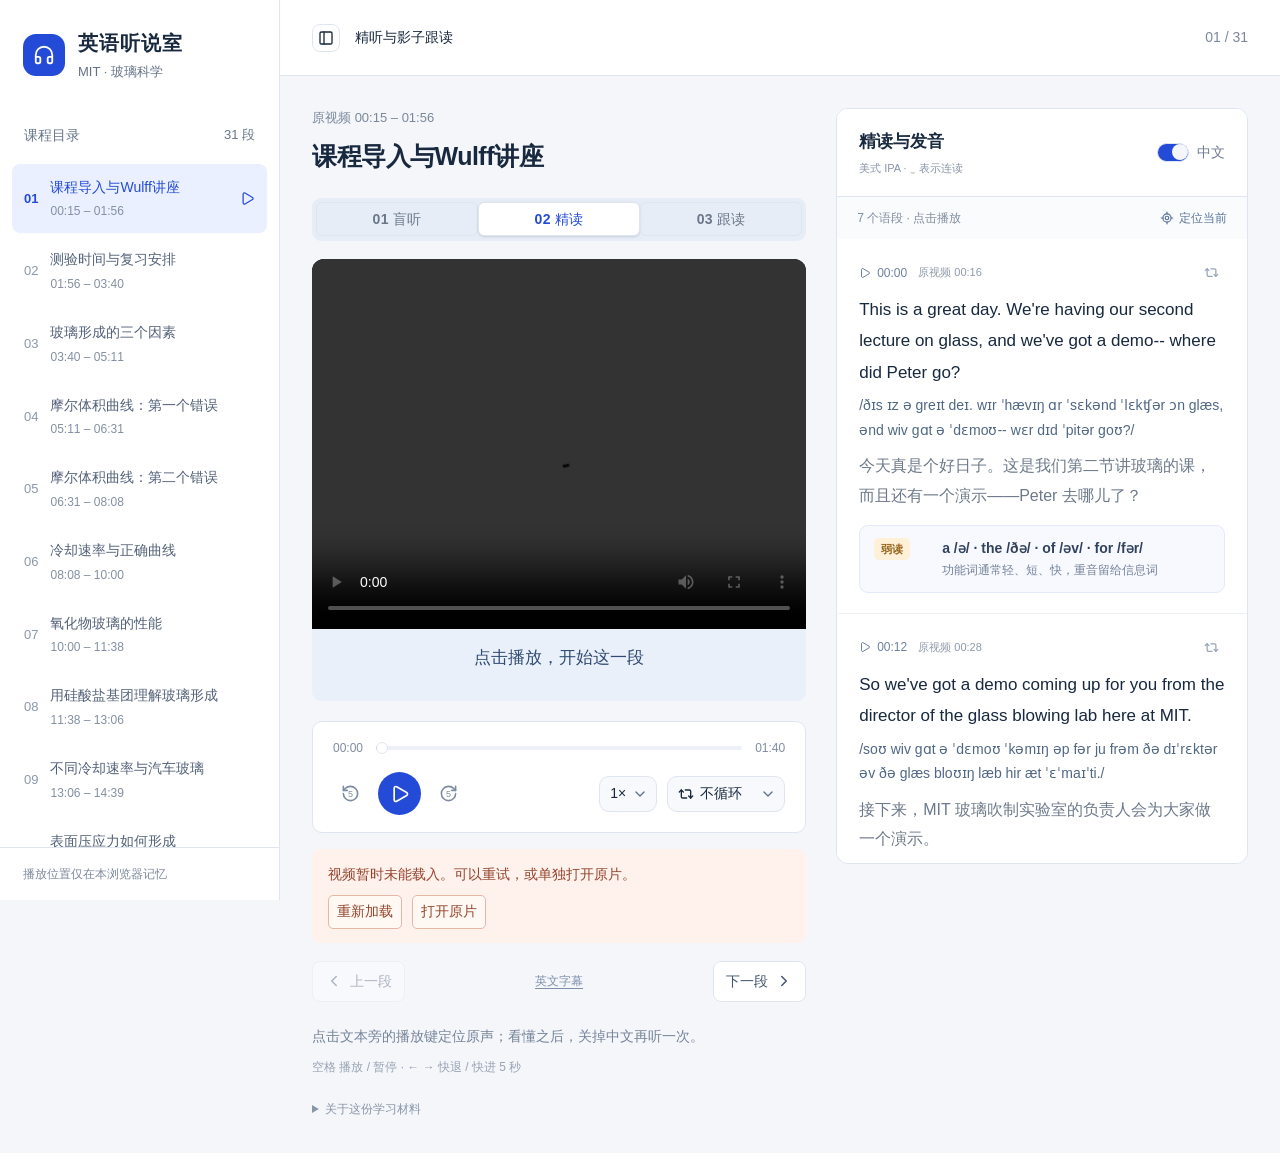
==== commit dea6d11d: "Add full-sentence IPA transcriptions" ====
--- a/index.html
+++ b/index.html
@@ -1,2 +1,2 @@
-<!DOCTYPE html><html lang="zh-CN"><head><meta charSet="utf-8"/><meta name="viewport" content="width=device-width, initial-scale=1"/><link rel="stylesheet" href="/_next/static/css/index.DGo3t2rj.css" data-rsc-css-href="/_next/static/css/index.DGo3t2rj.css" data-precedence="vite-rsc/importer-resources"/><link rel="modulepreload" fetchPriority="low" href="/_next/static/chunks/index-CAAD-IX2.js"/><script src="/_next/static/chunks/rolldown-runtime-C60lm6uB.js" type="module" async=""></script><script src="/_next/static/chunks/framework-D_rUT4EX.js" type="module" async=""></script><link rel="modulepreload" href="/_next/static/chunks/layout-segment-context-8XUiEcuD.js" crossorigin=""/><link rel="modulepreload" href="/_next/static/chunks/page-Z-JK7_5Q.js" crossorigin=""/><title>英语听说室 · MIT 玻璃科学</title><meta name="description" content="31段MIT玻璃课程，原声精听、中英对照与影子跟读。"/><script>Object.assign(((self[Symbol.for("vinext.navigationRuntime")]??={bootstrap:{routeManifest:null},functions:{}}).bootstrap.rsc??={rsc:[]}),{params:{},nav:{"pathname":"/","searchParams":[]}})</script><link rel="modulepreload" href="/_next/static/chunks/index-CAAD-IX2.js" />
-</head><body><div data-slot="sidebar-wrapper" style="--sidebar-width:280px;--sidebar-width-icon:3rem" class="group/sidebar-wrapper flex min-h-svh w-full has-data-[variant=inset]:bg-sidebar study-shell"><div class="group peer hidden text-sidebar-foreground md:block" data-state="expanded" data-collapsible="" data-variant="sidebar" data-side="left" data-slot="sidebar"><div data-slot="sidebar-gap" class="transition-[width] duration-200 ease-linear relative w-(--sidebar-width) bg-transparent group-data-[collapsible=offcanvas]:w-0 group-data-[side=right]:rotate-180 group-data-[collapsible=icon]:w-(--sidebar-width-icon)"></div><div data-slot="sidebar-container" data-side="left" class="fixed inset-y-0 z-10 hidden h-svh w-(--sidebar-width) transition-[left,right,width] duration-200 ease-linear data-[side=left]:left-0 data-[side=left]:group-data-[collapsible=offcanvas]:left-[calc(var(--sidebar-width)*-1)] data-[side=right]:right-0 data-[side=right]:group-data-[collapsible=offcanvas]:right-[calc(var(--sidebar-width)*-1)] md:flex group-data-[collapsible=icon]:w-(--sidebar-width-icon) group-data-[side=left]:border-r group-data-[side=right]:border-l"><div data-sidebar="sidebar" data-slot="sidebar-inner" class="bg-sidebar group-data-[variant=floating]:ring-sidebar-border group-data-[variant=floating]:rounded-lg group-data-[variant=floating]:shadow-sm group-data-[variant=floating]:ring-1 flex size-full flex-col"><div data-slot="sidebar-header" data-sidebar="header" class="gap-2 p-2 flex flex-col brand"><span class="brand-icon"><svg xmlns="http://www.w3.org/2000/svg" width="22" height="22" viewBox="0 0 24 24" fill="none" stroke="currentColor" stroke-width="2" stroke-linecap="round" stroke-linejoin="round" class="lucide lucide-headphones" aria-hidden="true"><path d="M3 14h3a2 2 0 0 1 2 2v3a2 2 0 0 1-2 2H5a2 2 0 0 1-2-2v-7a9 9 0 0 1 18 0v7a2 2 0 0 1-2 2h-1a2 2 0 0 1-2-2v-3a2 2 0 0 1 2-2h3"></path></svg></span><div><strong>英语听说室</strong><p>MIT · 玻璃科学</p></div></div><div data-slot="sidebar-content" data-sidebar="content" class="no-scrollbar gap-0 flex min-h-0 flex-1 flex-col overflow-auto group-data-[collapsible=icon]:overflow-hidden"><div class="catalog-heading">课程目录 <span>31 段</span></div><nav aria-label="课程目录"><button class="lesson-item selected" aria-current="true"><span class="lesson-number">01</span><span><strong>课程导入与Wulff讲座</strong><small>00:15<!-- --> – <!-- -->01:56</small></span><svg xmlns="http://www.w3.org/2000/svg" width="15" height="15" viewBox="0 0 24 24" fill="none" stroke="currentColor" stroke-width="2" stroke-linecap="round" stroke-linejoin="round" class="lucide lucide-play" aria-hidden="true"><path d="M5 5a2 2 0 0 1 3.008-1.728l11.997 6.998a2 2 0 0 1 .003 3.458l-12 7A2 2 0 0 1 5 19z"></path></svg></button><button class="lesson-item "><span class="lesson-number">02</span><span><strong>测验时间与复习安排</strong><small>01:56<!-- --> – <!-- -->03:40</small></span></button><button class="lesson-item "><span class="lesson-number">03</span><span><strong>玻璃形成的三个因素</strong><small>03:40<!-- --> – <!-- -->05:11</small></span></button><button class="lesson-item "><span class="lesson-number">04</span><span><strong>摩尔体积曲线：第一个错误</strong><small>05:11<!-- --> – <!-- -->06:31</small></span></button><button class="lesson-item "><span class="lesson-number">05</span><span><strong>摩尔体积曲线：第二个错误</strong><small>06:31<!-- --> – <!-- -->08:08</small></span></button><button class="lesson-item "><span class="lesson-number">06</span><span><strong>冷却速率与正确曲线</strong><small>08:08<!-- --> – <!-- -->10:00</small></span></button><button class="lesson-item "><span class="lesson-number">07</span><span><strong>氧化物玻璃的性能</strong><small>10:00<!-- --> – <!-- -->11:38</small></span></button><button class="lesson-item "><span class="lesson-number">08</span><span><strong>用硅酸盐基团理解玻璃形成</strong><small>11:38<!-- --> – <!-- -->13:06</small></span></button><button class="lesson-item "><span class="lesson-number">09</span><span><strong>不同冷却速率与汽车玻璃</strong><small>13:06<!-- --> – <!-- -->14:39</small></span></button><button class="lesson-item "><span class="lesson-number">10</span><span><strong>表面压应力如何形成</strong><small>14:39<!-- --> – <!-- -->16:31</small></span></button><button class="lesson-item "><span class="lesson-number">11</span><span><strong>钢化玻璃与演示嘉宾</strong><small>16:31<!-- --> – <!-- -->18:06</small></span></button><button class="lesson-item "><span class="lesson-number">12</span><span><strong>玻璃吹制课程与鲁珀特之泪</strong><small>18:06<!-- --> – <!-- -->19:32</small></span></button><button class="lesson-item "><span class="lesson-number">13</span><span><strong>空气冷却与水冷却</strong><small>19:32<!-- --> – <!-- -->21:01</small></span></button><button class="lesson-item "><span class="lesson-number">14</span><span><strong>两种玻璃滴的破坏演示</strong><small>21:01<!-- --> – <!-- -->22:33</small></span></button><button class="lesson-item "><span class="lesson-number">15</span><span><strong>水冷玻璃滴的破裂与裂纹</strong><small>22:33<!-- --> – <!-- -->23:52</small></span></button><button class="lesson-item "><span class="lesson-number">16</span><span><strong>玻璃吹制课程与演示收尾</strong><small>23:52<!-- --> – <!-- -->25:23</small></span></button><button class="lesson-item "><span class="lesson-number">17</span><span><strong>退火玻璃与钢化玻璃的破碎</strong><small>25:23<!-- --> – <!-- -->26:39</small></span></button><button class="lesson-item "><span class="lesson-number">18</span><span><strong>高速视频：鲁珀特之泪的强度</strong><small>26:39<!-- --> – <!-- -->28:26</small></span></button><button class="lesson-item "><span class="lesson-number">19</span><span><strong>冷却速率与玻璃中的添加剂</strong><small>28:26<!-- --> – <!-- -->29:55</small></span></button><button class="lesson-item "><span class="lesson-number">20</span><span><strong>氧离子与硅酸盐网络</strong><small>29:55<!-- --> – <!-- -->31:27</small></span></button><button class="lesson-item "><span class="lesson-number">21</span><span><strong>化学剪刀：打断桥氧连接</strong><small>31:27<!-- --> – <!-- -->33:20</small></span></button><button class="lesson-item "><span class="lesson-number">22</span><span><strong>断链如何改变黏度</strong><small>33:20<!-- --> – <!-- -->34:54</small></span></button><button class="lesson-item "><span class="lesson-number">23</span><span><strong>用化学成分调节玻璃转变</strong><small>34:54<!-- --> – <!-- -->36:21</small></span></button><button class="lesson-item "><span class="lesson-number">24</span><span><strong>网络形成体与网络修饰体</strong><small>36:21<!-- --> – <!-- -->37:56</small></span></button><button class="lesson-item "><span class="lesson-number">25</span><span><strong>黏度曲线与玻璃加工</strong><small>37:56<!-- --> – <!-- -->39:53</small></span></button><button class="lesson-item "><span class="lesson-number">26</span><span><strong>离子交换：用钾替换钠</strong><small>39:53<!-- --> – <!-- -->41:42</small></span></button><button class="lesson-item "><span class="lesson-number">27</span><span><strong>化学强化与大猩猩玻璃</strong><small>41:42<!-- --> – <!-- -->43:35</small></span></button><button class="lesson-item "><span class="lesson-number">28</span><span><strong>玻璃性能设计与意大利面比喻</strong><small>43:35<!-- --> – <!-- -->45:31</small></span></button><button class="lesson-item "><span class="lesson-number">29</span><span><strong>丰富元素与太阳能玻璃打印</strong><small>45:31<!-- --> – <!-- -->47:27</small></span></button><button class="lesson-item "><span class="lesson-number">30</span><span><strong>MIT玻璃3D打印</strong><small>47:27<!-- --> – <!-- -->48:44</small></span></button><button class="lesson-item "><span class="lesson-number">31</span><span><strong>高强度玻璃与课程总结</strong><small>48:44<!-- --> – <!-- -->49:59</small></span></button></nav></div><div data-slot="sidebar-footer" data-sidebar="footer" class="gap-2 p-2 flex flex-col sidebar-footer">播放位置仅在本浏览器记忆</div></div></div></div><main data-slot="sidebar-inset" class="bg-background md:peer-data-[variant=inset]:m-2 md:peer-data-[variant=inset]:ml-0 md:peer-data-[variant=inset]:rounded-xl md:peer-data-[variant=inset]:shadow-sm md:peer-data-[variant=inset]:peer-data-[state=collapsed]:ml-2 relative flex w-full flex-1 flex-col study-main"><header class="topbar"><div><button type="button" tabindex="0" data-slot="sidebar-trigger" data-sidebar="trigger" aria-label="打开或收起课程目录" class="group/button inline-flex shrink-0 items-center justify-center border border-transparent bg-clip-padding text-sm font-medium whitespace-nowrap transition-all outline-none select-none focus-visible:border-ring focus-visible:ring-3 focus-visible:ring-ring/50 active:not-aria-[haspopup]:translate-y-px disabled:pointer-events-none disabled:opacity-50 aria-invalid:border-destructive aria-invalid:ring-3 aria-invalid:ring-destructive/20 dark:aria-invalid:border-destructive/50 dark:aria-invalid:ring-destructive/40 [&amp;_svg]:pointer-events-none [&amp;_svg]:shrink-0 [&amp;_svg:not([class*=&#x27;size-&#x27;])]:size-4 hover:bg-muted hover:text-foreground aria-expanded:bg-muted aria-expanded:text-foreground dark:hover:bg-muted/50 size-7 rounded-[min(var(--radius-md),12px)] in-data-[slot=button-group]:rounded-lg"><svg xmlns="http://www.w3.org/2000/svg" width="24" height="24" viewBox="0 0 24 24" fill="none" stroke="currentColor" stroke-width="2" stroke-linecap="round" stroke-linejoin="round" class="lucide lucide-panel-left cn-rtl-flip" aria-hidden="true"><rect width="18" height="18" x="3" y="3" rx="2"></rect><path d="M9 3v18"></path></svg><span class="sr-only">Toggle Sidebar</span></button><span>精听与影子跟读</span></div><span class="course-count">01<!-- --> / 31</span></header><main class="workspace"><section class="player-column"><div class="lesson-heading"><p>原视频 <!-- -->00:15<!-- --> – <!-- -->01:56</p><h1>课程导入与Wulff讲座</h1></div><div data-orientation="horizontal" data-activation-direction="none" data-slot="tabs" class="group/tabs flex gap-2 data-horizontal:flex-col mode-tabs"><div data-orientation="horizontal" data-activation-direction="none" role="tablist" data-slot="tabs-list" data-variant="default" aria-label="学习模式" class="group/tabs-list inline-flex w-fit items-center justify-center rounded-lg p-[3px] text-muted-foreground group-data-horizontal/tabs:h-8 group-data-vertical/tabs:h-fit group-data-vertical/tabs:flex-col data-[variant=line]:rounded-none bg-muted"><button type="button" data-orientation="horizontal" data-activation-direction="none" aria-disabled="false" tabindex="-1" role="tab" aria-selected="false" id="base-ui-_R_4j9i_" data-slot="tabs-trigger" class="relative inline-flex h-[calc(100%-1px)] flex-1 items-center justify-center gap-1.5 rounded-md border border-transparent px-1.5 py-0.5 text-sm font-medium whitespace-nowrap text-foreground/60 transition-all group-data-vertical/tabs:w-full group-data-vertical/tabs:justify-start hover:text-foreground focus-visible:border-ring focus-visible:ring-[3px] focus-visible:ring-ring/50 focus-visible:outline-1 focus-visible:outline-ring disabled:pointer-events-none disabled:opacity-50 has-data-[icon=inline-end]:pr-1 has-data-[icon=inline-start]:pl-1 aria-disabled:pointer-events-none aria-disabled:opacity-50 dark:text-muted-foreground dark:hover:text-foreground group-data-[variant=default]/tabs-list:data-active:shadow-sm group-data-[variant=line]/tabs-list:data-active:shadow-none [&amp;_svg]:pointer-events-none [&amp;_svg]:shrink-0 [&amp;_svg:not([class*=&#x27;size-&#x27;])]:size-4 group-data-[variant=line]/tabs-list:bg-transparent group-data-[variant=line]/tabs-list:data-active:bg-transparent dark:group-data-[variant=line]/tabs-list:data-active:border-transparent dark:group-data-[variant=line]/tabs-list:data-active:bg-transparent data-active:bg-background data-active:text-foreground dark:data-active:border-input dark:data-active:bg-input/30 dark:data-active:text-foreground after:absolute after:bg-foreground after:opacity-0 after:transition-opacity group-data-horizontal/tabs:after:inset-x-0 group-data-horizontal/tabs:after:bottom-[-5px] group-data-horizontal/tabs:after:h-0.5 group-data-vertical/tabs:after:inset-y-0 group-data-vertical/tabs:after:-right-1 group-data-vertical/tabs:after:w-0.5 group-data-[variant=line]/tabs-list:data-active:after:opacity-100">01 盲听</button><button type="button" data-active="" data-orientation="horizontal" data-activation-direction="none" aria-disabled="false" tabindex="-1" role="tab" aria-selected="true" id="base-ui-_R_8j9i_" data-composite-item-active="" data-slot="tabs-trigger" class="relative inline-flex h-[calc(100%-1px)] flex-1 items-center justify-center gap-1.5 rounded-md border border-transparent px-1.5 py-0.5 text-sm font-medium whitespace-nowrap text-foreground/60 transition-all group-data-vertical/tabs:w-full group-data-vertical/tabs:justify-start hover:text-foreground focus-visible:border-ring focus-visible:ring-[3px] focus-visible:ring-ring/50 focus-visible:outline-1 focus-visible:outline-ring disabled:pointer-events-none disabled:opacity-50 has-data-[icon=inline-end]:pr-1 has-data-[icon=inline-start]:pl-1 aria-disabled:pointer-events-none aria-disabled:opacity-50 dark:text-muted-foreground dark:hover:text-foreground group-data-[variant=default]/tabs-list:data-active:shadow-sm group-data-[variant=line]/tabs-list:data-active:shadow-none [&amp;_svg]:pointer-events-none [&amp;_svg]:shrink-0 [&amp;_svg:not([class*=&#x27;size-&#x27;])]:size-4 group-data-[variant=line]/tabs-list:bg-transparent group-data-[variant=line]/tabs-list:data-active:bg-transparent dark:group-data-[variant=line]/tabs-list:data-active:border-transparent dark:group-data-[variant=line]/tabs-list:data-active:bg-transparent data-active:bg-background data-active:text-foreground dark:data-active:border-input dark:data-active:bg-input/30 dark:data-active:text-foreground after:absolute after:bg-foreground after:opacity-0 after:transition-opacity group-data-horizontal/tabs:after:inset-x-0 group-data-horizontal/tabs:after:bottom-[-5px] group-data-horizontal/tabs:after:h-0.5 group-data-vertical/tabs:after:inset-y-0 group-data-vertical/tabs:after:-right-1 group-data-vertical/tabs:after:w-0.5 group-data-[variant=line]/tabs-list:data-active:after:opacity-100">02 精读</button><button type="button" data-orientation="horizontal" data-activation-direction="none" aria-disabled="false" tabindex="-1" role="tab" aria-selected="false" id="base-ui-_R_cj9i_" data-slot="tabs-trigger" class="relative inline-flex h-[calc(100%-1px)] flex-1 items-center justify-center gap-1.5 rounded-md border border-transparent px-1.5 py-0.5 text-sm font-medium whitespace-nowrap text-foreground/60 transition-all group-data-vertical/tabs:w-full group-data-vertical/tabs:justify-start hover:text-foreground focus-visible:border-ring focus-visible:ring-[3px] focus-visible:ring-ring/50 focus-visible:outline-1 focus-visible:outline-ring disabled:pointer-events-none disabled:opacity-50 has-data-[icon=inline-end]:pr-1 has-data-[icon=inline-start]:pl-1 aria-disabled:pointer-events-none aria-disabled:opacity-50 dark:text-muted-foreground dark:hover:text-foreground group-data-[variant=default]/tabs-list:data-active:shadow-sm group-data-[variant=line]/tabs-list:data-active:shadow-none [&amp;_svg]:pointer-events-none [&amp;_svg]:shrink-0 [&amp;_svg:not([class*=&#x27;size-&#x27;])]:size-4 group-data-[variant=line]/tabs-list:bg-transparent group-data-[variant=line]/tabs-list:data-active:bg-transparent dark:group-data-[variant=line]/tabs-list:data-active:border-transparent dark:group-data-[variant=line]/tabs-list:data-active:bg-transparent data-active:bg-background data-active:text-foreground dark:data-active:border-input dark:data-active:bg-input/30 dark:data-active:text-foreground after:absolute after:bg-foreground after:opacity-0 after:transition-opacity group-data-horizontal/tabs:after:inset-x-0 group-data-horizontal/tabs:after:bottom-[-5px] group-data-horizontal/tabs:after:h-0.5 group-data-vertical/tabs:after:inset-y-0 group-data-vertical/tabs:after:-right-1 group-data-vertical/tabs:after:w-0.5 group-data-[variant=line]/tabs-list:data-active:after:opacity-100">03 跟读</button></div></div><div class="video-wrap"><div class="lesson-video media-loading">正在载入课程…</div></div><div class="live-caption" lang="en">点击播放，开始这一段</div><div class="player-tools"><div class="progress-line"><span>00:00</span><div data-orientation="horizontal" id="base-ui-_R_25b9i_" role="group" data-slot="slider" aria-label="播放进度" class="data-horizontal:w-full data-vertical:h-full"><div data-orientation="horizontal" data-base-ui-slider-control="" class="data-vertical:min-h-40 relative flex w-full touch-none items-center select-none data-disabled:opacity-50 data-vertical:h-full data-vertical:w-auto data-vertical:flex-col"><div data-orientation="horizontal" style="position:relative" data-slot="slider-track" class="bg-muted rounded-full data-horizontal:h-1 data-horizontal:w-full data-vertical:h-full data-vertical:w-1 relative grow overflow-hidden select-none"><div data-orientation="horizontal" data-base-ui-slider-indicator="" style="visibility:hidden;position:relative;height:inherit;--start-position:0%;inset-inline-start:0;width:var(--start-position)" data-slot="slider-range" class="bg-primary select-none data-horizontal:h-full data-vertical:w-full"></div></div><div data-orientation="horizontal" data-index="0" id="base-ui-_R_1m5b9i_" style="position:absolute;inset-inline-start:var(--position);top:50%;translate:-50% -50%;--position:0%;visibility:hidden" data-slot="slider-thumb" class="border-ring ring-ring/50 relative size-3 rounded-full border bg-white transition-[color,box-shadow] after:absolute after:-inset-2 hover:ring-3 focus-visible:ring-3 focus-visible:outline-hidden active:ring-3 block shrink-0 select-none disabled:pointer-events-none disabled:opacity-50"><input aria-orientation="horizontal" aria-valuenow="0" id="base-ui-_R_1m5b9iH2_" max="100.466" min="0" step="0.1" style="clip-path:inset(50%);overflow:hidden;white-space:nowrap;border:0;padding:0;width:100%;height:100%;margin:-1px;position:fixed;top:0;left:0" type="range" value="0"/><script></script></div></div></div><span>01:40</span></div><div class="controls"><div class="transport"><button class="icon-button" aria-label="后退5秒"><svg xmlns="http://www.w3.org/2000/svg" width="19" height="19" viewBox="0 0 24 24" fill="none" stroke="currentColor" stroke-width="2" stroke-linecap="round" stroke-linejoin="round" class="lucide lucide-rotate-ccw" aria-hidden="true"><path d="M3 12a9 9 0 1 0 9-9 9.75 9.75 0 0 0-6.74 2.74L3 8"></path><path d="M3 3v5h5"></path></svg><small>5</small></button><button class="play-button" aria-label="播放"><svg xmlns="http://www.w3.org/2000/svg" width="20" height="20" viewBox="0 0 24 24" fill="none" stroke="currentColor" stroke-width="2" stroke-linecap="round" stroke-linejoin="round" class="lucide lucide-play" aria-hidden="true"><path d="M5 5a2 2 0 0 1 3.008-1.728l11.997 6.998a2 2 0 0 1 .003 3.458l-12 7A2 2 0 0 1 5 19z"></path></svg></button><button class="icon-button" aria-label="前进5秒"><svg xmlns="http://www.w3.org/2000/svg" width="19" height="19" viewBox="0 0 24 24" fill="none" stroke="currentColor" stroke-width="2" stroke-linecap="round" stroke-linejoin="round" class="lucide lucide-rotate-ccw" aria-hidden="true" style="transform:scaleX(-1)"><path d="M3 12a9 9 0 1 0 9-9 9.75 9.75 0 0 0-6.74 2.74L3 8"></path><path d="M3 3v5h5"></path></svg><small>5</small></button></div><button type="button" tabindex="0" id="base-ui-_R_29b9i_" role="combobox" aria-expanded="false" aria-haspopup="listbox" data-slot="select-trigger" data-size="default" aria-label="播放速度" class="flex w-fit items-center justify-between gap-1.5 rounded-lg border border-input bg-transparent py-2 pr-2 pl-2.5 text-sm whitespace-nowrap transition-colors outline-none select-none focus-visible:border-ring focus-visible:ring-3 focus-visible:ring-ring/50 disabled:cursor-not-allowed disabled:opacity-50 aria-invalid:border-destructive aria-invalid:ring-3 aria-invalid:ring-destructive/20 data-placeholder:text-muted-foreground data-[size=default]:h-8 data-[size=sm]:h-7 data-[size=sm]:rounded-[min(var(--radius-md),10px)] *:data-[slot=select-value]:line-clamp-1 *:data-[slot=select-value]:flex *:data-[slot=select-value]:items-center *:data-[slot=select-value]:gap-1.5 dark:bg-input/30 dark:hover:bg-input/50 dark:aria-invalid:border-destructive/50 dark:aria-invalid:ring-destructive/40 [&amp;_svg]:pointer-events-none [&amp;_svg]:shrink-0 [&amp;_svg:not([class*=&#x27;size-&#x27;])]:size-4 speed-select"><span data-slot="select-value" class="flex flex-1 text-left">1<!-- -->×</span><svg xmlns="http://www.w3.org/2000/svg" width="24" height="24" viewBox="0 0 24 24" fill="none" stroke="currentColor" stroke-width="2" stroke-linecap="round" stroke-linejoin="round" class="lucide lucide-chevron-down pointer-events-none size-4 text-muted-foreground" aria-hidden="true"><path d="m6 9 6 6 6-6"></path>▼</svg></button><input id="base-ui-_R_29b9i_-hidden-input" style="clip-path:inset(50%);overflow:hidden;white-space:nowrap;border:0;padding:0;width:1px;height:1px;margin:-1px;position:fixed;top:0;left:0" tabindex="-1" aria-hidden="true" value="1"/><button type="button" tabindex="0" id="base-ui-_R_39b9i_" role="combobox" aria-expanded="false" aria-haspopup="listbox" data-slot="select-trigger" data-size="default" aria-label="循环方式" class="flex w-fit items-center justify-between gap-1.5 rounded-lg border border-input bg-transparent py-2 pr-2 pl-2.5 text-sm whitespace-nowrap transition-colors outline-none select-none focus-visible:border-ring focus-visible:ring-3 focus-visible:ring-ring/50 disabled:cursor-not-allowed disabled:opacity-50 aria-invalid:border-destructive aria-invalid:ring-3 aria-invalid:ring-destructive/20 data-placeholder:text-muted-foreground data-[size=default]:h-8 data-[size=sm]:h-7 data-[size=sm]:rounded-[min(var(--radius-md),10px)] *:data-[slot=select-value]:line-clamp-1 *:data-[slot=select-value]:flex *:data-[slot=select-value]:items-center *:data-[slot=select-value]:gap-1.5 dark:bg-input/30 dark:hover:bg-input/50 dark:aria-invalid:border-destructive/50 dark:aria-invalid:ring-destructive/40 [&amp;_svg]:pointer-events-none [&amp;_svg]:shrink-0 [&amp;_svg:not([class*=&#x27;size-&#x27;])]:size-4 loop-select"><svg xmlns="http://www.w3.org/2000/svg" width="16" height="16" viewBox="0 0 24 24" fill="none" stroke="currentColor" stroke-width="2" stroke-linecap="round" stroke-linejoin="round" class="lucide lucide-repeat2 lucide-repeat-2" aria-hidden="true"><path d="m2 9 3-3 3 3"></path><path d="M13 18H7a2 2 0 0 1-2-2V6"></path><path d="m22 15-3 3-3-3"></path><path d="M11 6h6a2 2 0 0 1 2 2v10"></path></svg><span data-slot="select-value" class="flex flex-1 text-left">不循环</span><svg xmlns="http://www.w3.org/2000/svg" width="24" height="24" viewBox="0 0 24 24" fill="none" stroke="currentColor" stroke-width="2" stroke-linecap="round" stroke-linejoin="round" class="lucide lucide-chevron-down pointer-events-none size-4 text-muted-foreground" aria-hidden="true"><path d="m6 9 6 6 6-6"></path>▼</svg></button><input id="base-ui-_R_39b9i_-hidden-input" style="clip-path:inset(50%);overflow:hidden;white-space:nowrap;border:0;padding:0;width:1px;height:1px;margin:-1px;position:fixed;top:0;left:0" tabindex="-1" aria-hidden="true" value="off"/></div></div><div class="lesson-navigation"><button disabled=""><svg xmlns="http://www.w3.org/2000/svg" width="18" height="18" viewBox="0 0 24 24" fill="none" stroke="currentColor" stroke-width="2" stroke-linecap="round" stroke-linejoin="round" class="lucide lucide-chevron-left" aria-hidden="true"><path d="m15 18-6-6 6-6"></path></svg>上一段</button><a href="/media/01.srt" download="">英文字幕</a><button>下一段<svg xmlns="http://www.w3.org/2000/svg" width="18" height="18" viewBox="0 0 24 24" fill="none" stroke="currentColor" stroke-width="2" stroke-linecap="round" stroke-linejoin="round" class="lucide lucide-chevron-right" aria-hidden="true"><path d="m9 18 6-6-6-6"></path></svg></button></div><p class="practice-tip">点击文本旁的播放键定位原声；看懂之后，关掉中文再听一次。</p><p class="keyboard-tip">空格 播放 / 暂停 · ← → 快退 / 快进 5 秒</p><details class="course-note"><summary>关于这份学习材料</summary><p>由你提供的 MIT 3.091 课程视频整理。31 段各约 1–2 分钟，标题显示原视频时间。切点依据内嵌字幕选择，未逐词校订音频。原课堂自身的未完句、字幕疑误在对照中说明。</p><p>本浏览器会记住上次片段、播放位置与速度，清除浏览器数据后会重置；不会跨设备同步。</p></details></section><section class="reading-column" aria-label="双语阅读"><div class="reading-heading"><div><h2>精读与发音</h2><span>美式 IPA · ‿ 表示连读</span></div><label class="translation-toggle"><span data-checked="" role="switch" tabindex="0" id="base-ui-_R_cd9i_" aria-checked="true" data-slot="switch" data-size="default" aria-label="显示中文翻译" class="peer group/switch relative inline-flex shrink-0 items-center rounded-full border border-transparent transition-all outline-none group-has-[:focus-visible]/field-label:border-transparent group-has-[:focus-visible]/field-label:ring-0 after:absolute after:-inset-x-3 after:-inset-y-2 focus-visible:border-ring focus-visible:ring-3 focus-visible:ring-ring/50 aria-invalid:border-destructive aria-invalid:ring-3 aria-invalid:ring-destructive/20 data-[size=default]:h-[18.4px] data-[size=default]:w-[32px] data-[size=sm]:h-[14px] data-[size=sm]:w-[24px] dark:aria-invalid:border-destructive/50 dark:aria-invalid:ring-destructive/40 data-checked:bg-primary data-unchecked:bg-input dark:data-unchecked:bg-input/80 data-disabled:cursor-not-allowed data-disabled:opacity-50"><span data-checked="" data-slot="switch-thumb" class="pointer-events-none block rounded-full bg-background ring-0 transition-transform group-data-[size=default]/switch:size-4 group-data-[size=sm]/switch:size-3 group-data-[size=default]/switch:data-checked:translate-x-[calc(100%-2px)] group-data-[size=sm]/switch:data-checked:translate-x-[calc(100%-2px)] dark:data-checked:bg-primary-foreground group-data-[size=default]/switch:data-unchecked:translate-x-0 group-data-[size=sm]/switch:data-unchecked:translate-x-0 dark:data-unchecked:bg-foreground"></span></span><input id="base-ui-_R_cd9iH1_" style="clip-path:inset(50%);overflow:hidden;white-space:nowrap;border:0;padding:0;width:1px;height:1px;margin:-1px;position:fixed;top:0;left:0" tabindex="-1" type="checkbox" aria-hidden="true" checked=""/>中文</label></div><div class="reading-subhead"><span>7<!-- --> 个语段 · 点击播放</span><button><svg xmlns="http://www.w3.org/2000/svg" width="14" height="14" viewBox="0 0 24 24" fill="none" stroke="currentColor" stroke-width="2" stroke-linecap="round" stroke-linejoin="round" class="lucide lucide-locate-fixed" aria-hidden="true"><line x1="2" x2="5" y1="12" y2="12"></line><line x1="19" x2="22" y1="12" y2="12"></line><line x1="12" x2="12" y1="2" y2="5"></line><line x1="12" x2="12" y1="19" y2="22"></line><circle cx="12" cy="12" r="7"></circle><circle cx="12" cy="12" r="3"></circle></svg>定位当前</button></div><div><article id="unit-0" class="reading-unit  "><div class="unit-actions"><button class="unit-time" aria-label="播放第1语段"><svg xmlns="http://www.w3.org/2000/svg" width="12" height="12" viewBox="0 0 24 24" fill="none" stroke="currentColor" stroke-width="2" stroke-linecap="round" stroke-linejoin="round" class="lucide lucide-play" aria-hidden="true"><path d="M5 5a2 2 0 0 1 3.008-1.728l11.997 6.998a2 2 0 0 1 .003 3.458l-12 7A2 2 0 0 1 5 19z"></path></svg>00:00<span>原视频 <!-- -->00:16</span></button><button class="repeat-unit" aria-label="循环第1语段" aria-pressed="false"><svg xmlns="http://www.w3.org/2000/svg" width="15" height="15" viewBox="0 0 24 24" fill="none" stroke="currentColor" stroke-width="2" stroke-linecap="round" stroke-linejoin="round" class="lucide lucide-repeat2 lucide-repeat-2" aria-hidden="true"><path d="m2 9 3-3 3 3"></path><path d="M13 18H7a2 2 0 0 1-2-2V6"></path><path d="m22 15-3 3-3-3"></path><path d="M11 6h6a2 2 0 0 1 2 2v10"></path></svg></button></div><p lang="en" class="english">This is a great day. We&#x27;re having our second lecture on glass, and we&#x27;ve got a demo-- where did Peter go?</p><p class="chinese">今天真是个好日子。这是我们第二节讲玻璃的课，而且还有一个演示——Peter 去哪儿了？</p><div class="pronunciation-panel" aria-label="发音训练"><div class="pronunciation-tip tip-weak"><span>弱读</span><div><strong>a /ə/ · the /ðə/ · of /əv/ · for /fər/</strong><small>功能词通常轻、短、快，重音留给信息词</small></div></div></div></article><article id="unit-1" class="reading-unit  "><div class="unit-actions"><button class="unit-time" aria-label="播放第2语段"><svg xmlns="http://www.w3.org/2000/svg" width="12" height="12" viewBox="0 0 24 24" fill="none" stroke="currentColor" stroke-width="2" stroke-linecap="round" stroke-linejoin="round" class="lucide lucide-play" aria-hidden="true"><path d="M5 5a2 2 0 0 1 3.008-1.728l11.997 6.998a2 2 0 0 1 .003 3.458l-12 7A2 2 0 0 1 5 19z"></path></svg>00:12<span>原视频 <!-- -->00:28</span></button><button class="repeat-unit" aria-label="循环第2语段" aria-pressed="false"><svg xmlns="http://www.w3.org/2000/svg" width="15" height="15" viewBox="0 0 24 24" fill="none" stroke="currentColor" stroke-width="2" stroke-linecap="round" stroke-linejoin="round" class="lucide lucide-repeat2 lucide-repeat-2" aria-hidden="true"><path d="m2 9 3-3 3 3"></path><path d="M13 18H7a2 2 0 0 1-2-2V6"></path><path d="m22 15-3 3-3-3"></path><path d="M11 6h6a2 2 0 0 1 2 2v10"></path></svg></button></div><p lang="en" class="english">So we&#x27;ve got a demo coming up for you from the director of the glass blowing lab here at MIT.</p><p class="chinese">接下来，MIT 玻璃吹制实验室的负责人会为大家做一个演示。</p><div class="pronunciation-panel" aria-label="发音训练"><div class="pronunciation-tip tip-weak"><span>弱读</span><div><strong>a /ə/ · the /ðə/ · of /əv/ · for /fər/</strong><small>功能词通常轻、短、快，重音留给信息词</small></div></div></div></article><article id="unit-2" class="reading-unit  "><div class="unit-actions"><button class="unit-time" aria-label="播放第3语段"><svg xmlns="http://www.w3.org/2000/svg" width="12" height="12" viewBox="0 0 24 24" fill="none" stroke="currentColor" stroke-width="2" stroke-linecap="round" stroke-linejoin="round" class="lucide lucide-play" aria-hidden="true"><path d="M5 5a2 2 0 0 1 3.008-1.728l11.997 6.998a2 2 0 0 1 .003 3.458l-12 7A2 2 0 0 1 5 19z"></path></svg>00:22<span>原视频 <!-- -->00:37</span></button><button class="repeat-unit" aria-label="循环第3语段" aria-pressed="false"><svg xmlns="http://www.w3.org/2000/svg" width="15" height="15" viewBox="0 0 24 24" fill="none" stroke="currentColor" stroke-width="2" stroke-linecap="round" stroke-linejoin="round" class="lucide lucide-repeat2 lucide-repeat-2" aria-hidden="true"><path d="m2 9 3-3 3 3"></path><path d="M13 18H7a2 2 0 0 1-2-2V6"></path><path d="m22 15-3 3-3-3"></path><path d="M11 6h6a2 2 0 0 1 2 2v10"></path></svg></button></div><p lang="en" class="english">And now before we start, I just want to mention, so next Monday-- so we&#x27;re going to talk today-- we&#x27;re going to continue what we started, which is the chemistry of glass, and we&#x27;ll talk about that cooling curve or the effects of different things on the glass formation and then how to engineer the properties of the glass.</p><p class="chinese">开始之前，我想先说一下，下周一——今天我们要讲的是——继续之前的玻璃化学。我们会讲冷却曲线、各种因素对玻璃形成的影响，以及如何调控玻璃的性能。</p><div class="pronunciation-panel" aria-label="发音训练"><div class="pronunciation-tip tip-ipa"><span>重点词</span><div><strong>glass formation /ˈɡlæs fɔrˈmeɪʃən/</strong><small>玻璃形成</small></div></div><div class="pronunciation-tip tip-weak"><span>弱读</span><div><strong>to → /tə/</strong><small>非重读的 to 通常读 /tə/；整组词连贯说出</small></div></div><div class="pronunciation-tip tip-stop"><span>失去爆破</span><div><strong>末尾 /t/ 轻轻停住</strong><small>后面也是辅音时，/t/ 通常只做阻塞，不明显释放</small></div></div></div></article><article id="unit-3" class="reading-unit  "><div class="unit-actions"><button class="unit-time" aria-label="播放第4语段"><svg xmlns="http://www.w3.org/2000/svg" width="12" height="12" viewBox="0 0 24 24" fill="none" stroke="currentColor" stroke-width="2" stroke-linecap="round" stroke-linejoin="round" class="lucide lucide-play" aria-hidden="true"><path d="M5 5a2 2 0 0 1 3.008-1.728l11.997 6.998a2 2 0 0 1 .003 3.458l-12 7A2 2 0 0 1 5 19z"></path></svg>00:45<span>原视频 <!-- -->01:01</span></button><button class="repeat-unit" aria-label="循环第4语段" aria-pressed="false"><svg xmlns="http://www.w3.org/2000/svg" width="15" height="15" viewBox="0 0 24 24" fill="none" stroke="currentColor" stroke-width="2" stroke-linecap="round" stroke-linejoin="round" class="lucide lucide-repeat2 lucide-repeat-2" aria-hidden="true"><path d="m2 9 3-3 3 3"></path><path d="M13 18H7a2 2 0 0 1-2-2V6"></path><path d="m22 15-3 3-3-3"></path><path d="M11 6h6a2 2 0 0 1 2 2v10"></path></svg></button></div><p lang="en" class="english">Before I start, I just want to mention that next Monday we have something called the Wulff Lecture.</p><p class="chinese">开始之前先提醒大家，下周一有一个叫 Wulff Lecture 的讲座。</p><div class="pronunciation-panel" aria-label="发音训练"><div class="pronunciation-tip tip-weak"><span>弱读</span><div><strong>to → /tə/</strong><small>非重读的 to 通常读 /tə/；整组词连贯说出</small></div></div><div class="pronunciation-tip tip-stop"><span>失去爆破</span><div><strong>末尾 /t/ 轻轻停住</strong><small>后面也是辅音时，/t/ 通常只做阻塞，不明显释放</small></div></div></div></article><article id="unit-4" class="reading-unit  "><div class="unit-actions"><button class="unit-time" aria-label="播放第5语段"><svg xmlns="http://www.w3.org/2000/svg" width="12" height="12" viewBox="0 0 24 24" fill="none" stroke="currentColor" stroke-width="2" stroke-linecap="round" stroke-linejoin="round" class="lucide lucide-play" aria-hidden="true"><path d="M5 5a2 2 0 0 1 3.008-1.728l11.997 6.998a2 2 0 0 1 .003 3.458l-12 7A2 2 0 0 1 5 19z"></path></svg>00:51<span>原视频 <!-- -->01:06</span></button><button class="repeat-unit" aria-label="循环第5语段" aria-pressed="false"><svg xmlns="http://www.w3.org/2000/svg" width="15" height="15" viewBox="0 0 24 24" fill="none" stroke="currentColor" stroke-width="2" stroke-linecap="round" stroke-linejoin="round" class="lucide lucide-repeat2 lucide-repeat-2" aria-hidden="true"><path d="m2 9 3-3 3 3"></path><path d="M13 18H7a2 2 0 0 1-2-2V6"></path><path d="m22 15-3 3-3-3"></path><path d="M11 6h6a2 2 0 0 1 2 2v10"></path></svg></button></div><p lang="en" class="english">And this is a lecture that is open to the public. It&#x27;s geared towards freshmen. It&#x27;s put on by the Department of Materials Science and Engineering every year, and it&#x27;s usually some sort of really interesting, exciting topic and usually a very dynamic lecture.</p><p class="chinese">这个讲座向公众开放，主要面向大一学生，由材料科学与工程系每年举办。主题通常非常有趣、令人兴奋，讲座本身也往往很生动。</p><div class="pronunciation-panel" aria-label="发音训练"><div class="pronunciation-tip tip-linking"><span>连读</span><div><strong>and‿…</strong><small>and 常弱化为 /ən/ 或 /n/，直接连到下一个词</small></div></div><div class="pronunciation-tip tip-weak"><span>弱读</span><div><strong>a /ə/ · the /ðə/ · of /əv/ · for /fər/</strong><small>功能词通常轻、短、快，重音留给信息词</small></div></div></div></article><article id="unit-5" class="reading-unit  "><div class="unit-actions"><button class="unit-time" aria-label="播放第6语段"><svg xmlns="http://www.w3.org/2000/svg" width="12" height="12" viewBox="0 0 24 24" fill="none" stroke="currentColor" stroke-width="2" stroke-linecap="round" stroke-linejoin="round" class="lucide lucide-play" aria-hidden="true"><path d="M5 5a2 2 0 0 1 3.008-1.728l11.997 6.998a2 2 0 0 1 .003 3.458l-12 7A2 2 0 0 1 5 19z"></path></svg>01:08<span>原视频 <!-- -->01:24</span></button><button class="repeat-unit" aria-label="循环第6语段" aria-pressed="false"><svg xmlns="http://www.w3.org/2000/svg" width="15" height="15" viewBox="0 0 24 24" fill="none" stroke="currentColor" stroke-width="2" stroke-linecap="round" stroke-linejoin="round" class="lucide lucide-repeat2 lucide-repeat-2" aria-hidden="true"><path d="m2 9 3-3 3 3"></path><path d="M13 18H7a2 2 0 0 1-2-2V6"></path><path d="m22 15-3 3-3-3"></path><path d="M11 6h6a2 2 0 0 1 2 2v10"></path></svg></button></div><p lang="en" class="english">And in this case it&#x27;s one of our very own, Sam Shames, who graduated in 2014, and he&#x27;ll be talking about his adventures as a material scientist and how he&#x27;s used that knowledge in his life and also in the company that he founded which is now selling products in over 70 countries around the world.</p><p class="chinese">这次主讲人是我们自己的校友 Sam Shames，他于 2014 年毕业。他会分享自己作为材料科学家的经历，以及如何把相关知识用于生活和自己创办的公司。这家公司的产品如今已销往全球 70 多个国家。</p><div class="pronunciation-panel" aria-label="发音训练"><div class="pronunciation-tip tip-linking"><span>连读</span><div><strong>and‿…</strong><small>and 常弱化为 /ən/ 或 /n/，直接连到下一个词</small></div></div><div class="pronunciation-tip tip-weak"><span>弱读</span><div><strong>a /ə/ · the /ðə/ · of /əv/ · for /fər/</strong><small>功能词通常轻、短、快，重音留给信息词</small></div></div></div></article><article id="unit-6" class="reading-unit  "><div class="unit-actions"><button class="unit-time" aria-label="播放第7语段"><svg xmlns="http://www.w3.org/2000/svg" width="12" height="12" viewBox="0 0 24 24" fill="none" stroke="currentColor" stroke-width="2" stroke-linecap="round" stroke-linejoin="round" class="lucide lucide-play" aria-hidden="true"><path d="M5 5a2 2 0 0 1 3.008-1.728l11.997 6.998a2 2 0 0 1 .003 3.458l-12 7A2 2 0 0 1 5 19z"></path></svg>01:32<span>原视频 <!-- -->01:48</span></button><button class="repeat-unit" aria-label="循环第7语段" aria-pressed="false"><svg xmlns="http://www.w3.org/2000/svg" width="15" height="15" viewBox="0 0 24 24" fill="none" stroke="currentColor" stroke-width="2" stroke-linecap="round" stroke-linejoin="round" class="lucide lucide-repeat2 lucide-repeat-2" aria-hidden="true"><path d="m2 9 3-3 3 3"></path><path d="M13 18H7a2 2 0 0 1-2-2V6"></path><path d="m22 15-3 3-3-3"></path><path d="M11 6h6a2 2 0 0 1 2 2v10"></path></svg></button></div><p lang="en" class="english">So I think that will be a lot of fun. If you can make it, it&#x27;s next Monday from 4:00 to 5:00 PM.</p><p class="chinese">所以我觉得会很有意思。如果你有时间参加，时间是下周一下午四点到五点。</p><div class="pronunciation-panel" aria-label="发音训练"><div class="pronunciation-tip tip-weak"><span>弱读</span><div><strong>a /ə/ · the /ðə/ · of /əv/ · for /fər/</strong><small>功能词通常轻、短、快，重音留给信息词</small></div></div><div class="pronunciation-tip tip-stop"><span>失去爆破</span><div><strong>末尾 /t/ 轻轻停住</strong><small>后面也是辅音时，/t/ 通常只做阻塞，不明显释放</small></div></div></div></article></div><footer class="transcript-footer">英文来自原视频字幕，中文用于辅助理解。音标采用通用美式读法；自然语流会因语速和说话人而略有变化。</footer></section></main></main></div><script type="module" src="/_next/static/chunks/index-CAAD-IX2.js" id="_R_" async=""></script><script>((self[Symbol.for("vinext.navigationRuntime")]??={bootstrap:{routeManifest:null},functions:{}}).bootstrap.rsc??={rsc:[]}).rsc.push("2:I[\"8c0f216c4604\",[],\"Children\",1]\n")</script><script>((self[Symbol.for("vinext.navigationRuntime")]??={bootstrap:{routeManifest:null},functions:{}}).bootstrap.rsc??={rsc:[]}).rsc.push("3:I[\"593f344dc510\",[],\"GlobalErrorBoundary\",1]\n")</script><script>((self[Symbol.for("vinext.navigationRuntime")]??={bootstrap:{routeManifest:null},functions:{}}).bootstrap.rsc??={rsc:[]}).rsc.push("4:I[\"0b874ad30386\",[],\"default\",1]\n")</script><script>((self[Symbol.for("vinext.navigationRuntime")]??={bootstrap:{routeManifest:null},functions:{}}).bootstrap.rsc??={rsc:[]}).rsc.push("5:I[\"593f344dc510\",[],\"ErrorBoundary\",1]\n")</script><script>((self[Symbol.for("vinext.navigationRuntime")]??={bootstrap:{routeManifest:null},functions:{}}).bootstrap.rsc??={rsc:[]}).rsc.push("6:I[\"15c18cfaeeff\",[],\"LayoutSegmentProvider\",1]\n")</script><script>((self[Symbol.for("vinext.navigationRuntime")]??={bootstrap:{routeManifest:null},functions:{}}).bootstrap.rsc??={rsc:[]}).rsc.push("7:I[\"8c0f216c4604\",[],\"Slot\",1]\n")</script><script>((self[Symbol.for("vinext.navigationRuntime")]??={bootstrap:{routeManifest:null},functions:{}}).bootstrap.rsc??={rsc:[]}).rsc.push("8:I[\"593f344dc510\",[],\"NotFoundBoundary\",1]\n")</script><script>((self[Symbol.for("vinext.navigationRuntime")]??={bootstrap:{routeManifest:null},functions:{}}).bootstrap.rsc??={rsc:[]}).rsc.push("9:I[\"9276801271d6\",[],\"AppRouterScrollTarget\",1]\n")</script><script>((self[Symbol.for("vinext.navigationRuntime")]??={bootstrap:{routeManifest:null},functions:{}}).bootstrap.rsc??={rsc:[]}).rsc.push("a:I[\"593f344dc510\",[],\"RedirectBoundary\",1]\n")</script><script>((self[Symbol.for("vinext.navigationRuntime")]??={bootstrap:{routeManifest:null},functions:{}}).bootstrap.rsc??={rsc:[]}).rsc.push(":HL[\"/_next/static/css/index.DGo3t2rj.css\",\"style\"     ]\n")</script><script>((self[Symbol.for("vinext.navigationRuntime")]??={bootstrap:{routeManifest:null},functions:{}}).bootstrap.rsc??={rsc:[]}).rsc.push("0:{\"page:/\":\"$L1\",\"layout:/\":[[[\"$\",\"link\",\"css:/_next/static/css/index.DGo3t2rj.css\",{\"rel\":\"stylesheet\",\"precedence\":\"vite-rsc/importer-resources\",\"href\":\"/_next/static/css/index.DGo3t2rj.css\",\"data-rsc-css-href\":\"/_next/static/css/index.DGo3t2rj.css\"}],\"$undefined\"],[\"$\",\"html\",null,{\"lang\":\"zh-CN\",\"children\":[\"$\",\"body\",null,{\"children\":[\"$\",\"$L2\",null,{}]}]}]],\"route:/\":[[[\"$\",\"meta\",null,{\"charSet\":\"utf-8\"}],[[\"$\",\"title\",\"0\",{\"children\":\"英语听说室 · MIT 玻璃科学\"}],[\"$\",\"meta\",\"1\",{\"name\":\"description\",\"content\":\"31段MIT玻璃课程，原声精听、中英对照与影子跟读。\"}]],[[\"$\",\"meta\",\"0\",{\"name\":\"viewport\",\"content\":\"width=device-width, initial-scale=1\"}]]],[\"$\",\"$L3\",null,{\"fallback\":\"$4\",\"children\":[\"$\",\"$L5\",null,{\"fallback\":\"$4\",\"children\":[\"$\",\"$L6\",null,{\"providerId\":\"layout:/\",\"segmentMap\":{\"children\":[]},\"children\":[\"$\",\"$L7\",null,{\"id\":\"layout:/\",\"parallelSlots\":\"$undefined\",\"children\":[\"$\",\"$L8\",null,{\"resetKey\":\"\",\"fallback\":[[\"$\",\"title\",null,{\"children\":\"404: This page could not be found.\"}],[\"$\",\"div\",null,{\"style\":{\"fontFamily\":\"system-ui,\\\"Segoe UI\\\",Roboto,Helvetica,Arial,sans-serif,\\\"Apple Color Emoji\\\",\\\"Segoe UI Emoji\\\"\",\"height\":\"100vh\",\"textAlign\":\"center\",\"display\":\"flex\",\"flexDirection\":\"column\",\"alignItems\":\"center\",\"justifyContent\":\"center\"},\"children\":[\"$\",\"div\",null,{\"children\":[[\"$\",\"style\",null,{\"dangerouslySetInnerHTML\":{\"__html\":\"body{color:#000;background:#fff;margin:0}.next-error-h1{border-right:1px solid rgba(0,0,0,.3)}@media (prefers-color-scheme:dark){body{color:#fff;background:#000}.next-error-h1{border-right:1px solid rgba(255,255,255,.3)}}\"}}],[\"$\",\"h1\",null,{\"className\":\"next-error-h1\",\"style\":{\"display\":\"inline-block\",\"margin\":\"0 20px 0 0\",\"padding\":\"0 23px 0 0\",\"fontSize\":24,\"fontWeight\":500,\"verticalAlign\":\"top\",\"lineHeight\":\"49px\"},\"children\":404}],[\"$\",\"div\",null,{\"style\":{\"display\":\"inline-block\"},\"children\":[\"$\",\"h2\",null,{\"style\":{\"fontSize\":14,\"fontWeight\":400,\"lineHeight\":\"49px\",\"margin\":0},\"children\":\"This page could not be found.\"}]}]]}]}]],\"children\":[\"$\",\"$L9\",null,{\"children\":[\"$\",\"$La\",null,{\"children\":[[\"$\",\"$L6\",null,{\"providerId\":\"page:/\",\"segmentMap\":{\"children\":[\"__PAGE__\"]},\"children\":[\"$\",\"$L7\",null,{\"id\":\"page:/\"}]}],null]}]}]}]}]}]}]}],null,null],\"__route\":\"route:/\",\"__interceptionContext\":null,\"__layoutIds\":[\"layout:/\"],\"__rootLayout\":\"/\",\"__bfcacheSegmentIdentities\":{\"layout:/\":\"[\\\"layout\\\",\\\"layout:/\\\",\\\"root-boundary:/\\\",\\\"\\\"]\",\"page:/\":\"[\\\"page\\\",\\\"page:/\\\",\\\"root-boundary:/\\\",\\\"\\\"]\"},\"__srcPage\":[\"page\"],\"__layoutFlags\":{\"layout:/\":\"s\"},\"__artifactCompatibility\":{\"schemaVersion\":1,\"graphVersion\":\"app-route-graph:1177fd80f83fa7b0\",\"deploymentVersion\":\"f8c2b4e3-81b8-4663-9dfe-fa3ee2818673\",\"appElementsSchemaVersion\":1,\"rscPayloadSchemaVersion\":1,\"rootBoundaryId\":\"/\",\"renderEpoch\":null}}\n")</script><script>((self[Symbol.for("vinext.navigationRuntime")]??={bootstrap:{routeManifest:null},functions:{}}).bootstrap.rsc??={rsc:[]}).rsc.push("b:I[\"6efdf509a785\",[],\"default\",1]\n")</script><script>((self[Symbol.for("vinext.navigationRuntime")]??={bootstrap:{routeManifest:null},functions:{}}).bootstrap.rsc??={rsc:[]}).rsc.push("1:[\"$\",\"$Lb\",null,{\"params\":\"$@c\",\"searchParams\":\"$@d\"}]\n")</script><script>((self[Symbol.for("vinext.navigationRuntime")]??={bootstrap:{routeManifest:null},functions:{}}).bootstrap.rsc??={rsc:[]}).rsc.push("c:{}\n")</script><script>((self[Symbol.for("vinext.navigationRuntime")]??={bootstrap:{routeManifest:null},functions:{}}).bootstrap.rsc??={rsc:[]}).rsc.push("d:{}\n")</script><script>Object.assign(((self[Symbol.for("vinext.navigationRuntime")]??={bootstrap:{routeManifest:null},functions:{}}).bootstrap.rsc??={rsc:[]}),{"initialCacheKind":"dynamic"});((self[Symbol.for("vinext.navigationRuntime")]??={bootstrap:{routeManifest:null},functions:{}}).bootstrap.rsc??={rsc:[]}).done=true</script></body></html>+<!DOCTYPE html><html lang="zh-CN"><head><meta charSet="utf-8"/><meta name="viewport" content="width=device-width, initial-scale=1"/><link rel="stylesheet" href="/_next/static/css/index.zgIvwElB.css" data-rsc-css-href="/_next/static/css/index.zgIvwElB.css" data-precedence="vite-rsc/importer-resources"/><link rel="modulepreload" fetchPriority="low" href="/_next/static/chunks/index-BTuXjf1Y.js"/><script src="/_next/static/chunks/rolldown-runtime-C60lm6uB.js" type="module" async=""></script><script src="/_next/static/chunks/framework-D_rUT4EX.js" type="module" async=""></script><link rel="modulepreload" href="/_next/static/chunks/layout-segment-context-BZmWm5xz.js" crossorigin=""/><link rel="modulepreload" href="/_next/static/chunks/page-B8JYuLEs.js" crossorigin=""/><title>英语听说室 · MIT 玻璃科学</title><meta name="description" content="31段MIT玻璃课程，原声精听、中英对照与影子跟读。"/><script>Object.assign(((self[Symbol.for("vinext.navigationRuntime")]??={bootstrap:{routeManifest:null},functions:{}}).bootstrap.rsc??={rsc:[]}),{params:{},nav:{"pathname":"/","searchParams":[]}})</script><link rel="modulepreload" href="/_next/static/chunks/index-BTuXjf1Y.js" />
+</head><body><div data-slot="sidebar-wrapper" style="--sidebar-width:280px;--sidebar-width-icon:3rem" class="group/sidebar-wrapper flex min-h-svh w-full has-data-[variant=inset]:bg-sidebar study-shell"><div class="group peer hidden text-sidebar-foreground md:block" data-state="expanded" data-collapsible="" data-variant="sidebar" data-side="left" data-slot="sidebar"><div data-slot="sidebar-gap" class="transition-[width] duration-200 ease-linear relative w-(--sidebar-width) bg-transparent group-data-[collapsible=offcanvas]:w-0 group-data-[side=right]:rotate-180 group-data-[collapsible=icon]:w-(--sidebar-width-icon)"></div><div data-slot="sidebar-container" data-side="left" class="fixed inset-y-0 z-10 hidden h-svh w-(--sidebar-width) transition-[left,right,width] duration-200 ease-linear data-[side=left]:left-0 data-[side=left]:group-data-[collapsible=offcanvas]:left-[calc(var(--sidebar-width)*-1)] data-[side=right]:right-0 data-[side=right]:group-data-[collapsible=offcanvas]:right-[calc(var(--sidebar-width)*-1)] md:flex group-data-[collapsible=icon]:w-(--sidebar-width-icon) group-data-[side=left]:border-r group-data-[side=right]:border-l"><div data-sidebar="sidebar" data-slot="sidebar-inner" class="bg-sidebar group-data-[variant=floating]:ring-sidebar-border group-data-[variant=floating]:rounded-lg group-data-[variant=floating]:shadow-sm group-data-[variant=floating]:ring-1 flex size-full flex-col"><div data-slot="sidebar-header" data-sidebar="header" class="gap-2 p-2 flex flex-col brand"><span class="brand-icon"><svg xmlns="http://www.w3.org/2000/svg" width="22" height="22" viewBox="0 0 24 24" fill="none" stroke="currentColor" stroke-width="2" stroke-linecap="round" stroke-linejoin="round" class="lucide lucide-headphones" aria-hidden="true"><path d="M3 14h3a2 2 0 0 1 2 2v3a2 2 0 0 1-2 2H5a2 2 0 0 1-2-2v-7a9 9 0 0 1 18 0v7a2 2 0 0 1-2 2h-1a2 2 0 0 1-2-2v-3a2 2 0 0 1 2-2h3"></path></svg></span><div><strong>英语听说室</strong><p>MIT · 玻璃科学</p></div></div><div data-slot="sidebar-content" data-sidebar="content" class="no-scrollbar gap-0 flex min-h-0 flex-1 flex-col overflow-auto group-data-[collapsible=icon]:overflow-hidden"><div class="catalog-heading">课程目录 <span>31 段</span></div><nav aria-label="课程目录"><button class="lesson-item selected" aria-current="true"><span class="lesson-number">01</span><span><strong>课程导入与Wulff讲座</strong><small>00:15<!-- --> – <!-- -->01:56</small></span><svg xmlns="http://www.w3.org/2000/svg" width="15" height="15" viewBox="0 0 24 24" fill="none" stroke="currentColor" stroke-width="2" stroke-linecap="round" stroke-linejoin="round" class="lucide lucide-play" aria-hidden="true"><path d="M5 5a2 2 0 0 1 3.008-1.728l11.997 6.998a2 2 0 0 1 .003 3.458l-12 7A2 2 0 0 1 5 19z"></path></svg></button><button class="lesson-item "><span class="lesson-number">02</span><span><strong>测验时间与复习安排</strong><small>01:56<!-- --> – <!-- -->03:40</small></span></button><button class="lesson-item "><span class="lesson-number">03</span><span><strong>玻璃形成的三个因素</strong><small>03:40<!-- --> – <!-- -->05:11</small></span></button><button class="lesson-item "><span class="lesson-number">04</span><span><strong>摩尔体积曲线：第一个错误</strong><small>05:11<!-- --> – <!-- -->06:31</small></span></button><button class="lesson-item "><span class="lesson-number">05</span><span><strong>摩尔体积曲线：第二个错误</strong><small>06:31<!-- --> – <!-- -->08:08</small></span></button><button class="lesson-item "><span class="lesson-number">06</span><span><strong>冷却速率与正确曲线</strong><small>08:08<!-- --> – <!-- -->10:00</small></span></button><button class="lesson-item "><span class="lesson-number">07</span><span><strong>氧化物玻璃的性能</strong><small>10:00<!-- --> – <!-- -->11:38</small></span></button><button class="lesson-item "><span class="lesson-number">08</span><span><strong>用硅酸盐基团理解玻璃形成</strong><small>11:38<!-- --> – <!-- -->13:06</small></span></button><button class="lesson-item "><span class="lesson-number">09</span><span><strong>不同冷却速率与汽车玻璃</strong><small>13:06<!-- --> – <!-- -->14:39</small></span></button><button class="lesson-item "><span class="lesson-number">10</span><span><strong>表面压应力如何形成</strong><small>14:39<!-- --> – <!-- -->16:31</small></span></button><button class="lesson-item "><span class="lesson-number">11</span><span><strong>钢化玻璃与演示嘉宾</strong><small>16:31<!-- --> – <!-- -->18:06</small></span></button><button class="lesson-item "><span class="lesson-number">12</span><span><strong>玻璃吹制课程与鲁珀特之泪</strong><small>18:06<!-- --> – <!-- -->19:32</small></span></button><button class="lesson-item "><span class="lesson-number">13</span><span><strong>空气冷却与水冷却</strong><small>19:32<!-- --> – <!-- -->21:01</small></span></button><button class="lesson-item "><span class="lesson-number">14</span><span><strong>两种玻璃滴的破坏演示</strong><small>21:01<!-- --> – <!-- -->22:33</small></span></button><button class="lesson-item "><span class="lesson-number">15</span><span><strong>水冷玻璃滴的破裂与裂纹</strong><small>22:33<!-- --> – <!-- -->23:52</small></span></button><button class="lesson-item "><span class="lesson-number">16</span><span><strong>玻璃吹制课程与演示收尾</strong><small>23:52<!-- --> – <!-- -->25:23</small></span></button><button class="lesson-item "><span class="lesson-number">17</span><span><strong>退火玻璃与钢化玻璃的破碎</strong><small>25:23<!-- --> – <!-- -->26:39</small></span></button><button class="lesson-item "><span class="lesson-number">18</span><span><strong>高速视频：鲁珀特之泪的强度</strong><small>26:39<!-- --> – <!-- -->28:26</small></span></button><button class="lesson-item "><span class="lesson-number">19</span><span><strong>冷却速率与玻璃中的添加剂</strong><small>28:26<!-- --> – <!-- -->29:55</small></span></button><button class="lesson-item "><span class="lesson-number">20</span><span><strong>氧离子与硅酸盐网络</strong><small>29:55<!-- --> – <!-- -->31:27</small></span></button><button class="lesson-item "><span class="lesson-number">21</span><span><strong>化学剪刀：打断桥氧连接</strong><small>31:27<!-- --> – <!-- -->33:20</small></span></button><button class="lesson-item "><span class="lesson-number">22</span><span><strong>断链如何改变黏度</strong><small>33:20<!-- --> – <!-- -->34:54</small></span></button><button class="lesson-item "><span class="lesson-number">23</span><span><strong>用化学成分调节玻璃转变</strong><small>34:54<!-- --> – <!-- -->36:21</small></span></button><button class="lesson-item "><span class="lesson-number">24</span><span><strong>网络形成体与网络修饰体</strong><small>36:21<!-- --> – <!-- -->37:56</small></span></button><button class="lesson-item "><span class="lesson-number">25</span><span><strong>黏度曲线与玻璃加工</strong><small>37:56<!-- --> – <!-- -->39:53</small></span></button><button class="lesson-item "><span class="lesson-number">26</span><span><strong>离子交换：用钾替换钠</strong><small>39:53<!-- --> – <!-- -->41:42</small></span></button><button class="lesson-item "><span class="lesson-number">27</span><span><strong>化学强化与大猩猩玻璃</strong><small>41:42<!-- --> – <!-- -->43:35</small></span></button><button class="lesson-item "><span class="lesson-number">28</span><span><strong>玻璃性能设计与意大利面比喻</strong><small>43:35<!-- --> – <!-- -->45:31</small></span></button><button class="lesson-item "><span class="lesson-number">29</span><span><strong>丰富元素与太阳能玻璃打印</strong><small>45:31<!-- --> – <!-- -->47:27</small></span></button><button class="lesson-item "><span class="lesson-number">30</span><span><strong>MIT玻璃3D打印</strong><small>47:27<!-- --> – <!-- -->48:44</small></span></button><button class="lesson-item "><span class="lesson-number">31</span><span><strong>高强度玻璃与课程总结</strong><small>48:44<!-- --> – <!-- -->49:59</small></span></button></nav></div><div data-slot="sidebar-footer" data-sidebar="footer" class="gap-2 p-2 flex flex-col sidebar-footer">播放位置仅在本浏览器记忆</div></div></div></div><main data-slot="sidebar-inset" class="bg-background md:peer-data-[variant=inset]:m-2 md:peer-data-[variant=inset]:ml-0 md:peer-data-[variant=inset]:rounded-xl md:peer-data-[variant=inset]:shadow-sm md:peer-data-[variant=inset]:peer-data-[state=collapsed]:ml-2 relative flex w-full flex-1 flex-col study-main"><header class="topbar"><div><button type="button" tabindex="0" data-slot="sidebar-trigger" data-sidebar="trigger" aria-label="打开或收起课程目录" class="group/button inline-flex shrink-0 items-center justify-center border border-transparent bg-clip-padding text-sm font-medium whitespace-nowrap transition-all outline-none select-none focus-visible:border-ring focus-visible:ring-3 focus-visible:ring-ring/50 active:not-aria-[haspopup]:translate-y-px disabled:pointer-events-none disabled:opacity-50 aria-invalid:border-destructive aria-invalid:ring-3 aria-invalid:ring-destructive/20 dark:aria-invalid:border-destructive/50 dark:aria-invalid:ring-destructive/40 [&amp;_svg]:pointer-events-none [&amp;_svg]:shrink-0 [&amp;_svg:not([class*=&#x27;size-&#x27;])]:size-4 hover:bg-muted hover:text-foreground aria-expanded:bg-muted aria-expanded:text-foreground dark:hover:bg-muted/50 size-7 rounded-[min(var(--radius-md),12px)] in-data-[slot=button-group]:rounded-lg"><svg xmlns="http://www.w3.org/2000/svg" width="24" height="24" viewBox="0 0 24 24" fill="none" stroke="currentColor" stroke-width="2" stroke-linecap="round" stroke-linejoin="round" class="lucide lucide-panel-left cn-rtl-flip" aria-hidden="true"><rect width="18" height="18" x="3" y="3" rx="2"></rect><path d="M9 3v18"></path></svg><span class="sr-only">Toggle Sidebar</span></button><span>精听与影子跟读</span></div><span class="course-count">01<!-- --> / 31</span></header><main class="workspace"><section class="player-column"><div class="lesson-heading"><p>原视频 <!-- -->00:15<!-- --> – <!-- -->01:56</p><h1>课程导入与Wulff讲座</h1></div><div data-orientation="horizontal" data-activation-direction="none" data-slot="tabs" class="group/tabs flex gap-2 data-horizontal:flex-col mode-tabs"><div data-orientation="horizontal" data-activation-direction="none" role="tablist" data-slot="tabs-list" data-variant="default" aria-label="学习模式" class="group/tabs-list inline-flex w-fit items-center justify-center rounded-lg p-[3px] text-muted-foreground group-data-horizontal/tabs:h-8 group-data-vertical/tabs:h-fit group-data-vertical/tabs:flex-col data-[variant=line]:rounded-none bg-muted"><button type="button" data-orientation="horizontal" data-activation-direction="none" aria-disabled="false" tabindex="-1" role="tab" aria-selected="false" id="base-ui-_R_4j9i_" data-slot="tabs-trigger" class="relative inline-flex h-[calc(100%-1px)] flex-1 items-center justify-center gap-1.5 rounded-md border border-transparent px-1.5 py-0.5 text-sm font-medium whitespace-nowrap text-foreground/60 transition-all group-data-vertical/tabs:w-full group-data-vertical/tabs:justify-start hover:text-foreground focus-visible:border-ring focus-visible:ring-[3px] focus-visible:ring-ring/50 focus-visible:outline-1 focus-visible:outline-ring disabled:pointer-events-none disabled:opacity-50 has-data-[icon=inline-end]:pr-1 has-data-[icon=inline-start]:pl-1 aria-disabled:pointer-events-none aria-disabled:opacity-50 dark:text-muted-foreground dark:hover:text-foreground group-data-[variant=default]/tabs-list:data-active:shadow-sm group-data-[variant=line]/tabs-list:data-active:shadow-none [&amp;_svg]:pointer-events-none [&amp;_svg]:shrink-0 [&amp;_svg:not([class*=&#x27;size-&#x27;])]:size-4 group-data-[variant=line]/tabs-list:bg-transparent group-data-[variant=line]/tabs-list:data-active:bg-transparent dark:group-data-[variant=line]/tabs-list:data-active:border-transparent dark:group-data-[variant=line]/tabs-list:data-active:bg-transparent data-active:bg-background data-active:text-foreground dark:data-active:border-input dark:data-active:bg-input/30 dark:data-active:text-foreground after:absolute after:bg-foreground after:opacity-0 after:transition-opacity group-data-horizontal/tabs:after:inset-x-0 group-data-horizontal/tabs:after:bottom-[-5px] group-data-horizontal/tabs:after:h-0.5 group-data-vertical/tabs:after:inset-y-0 group-data-vertical/tabs:after:-right-1 group-data-vertical/tabs:after:w-0.5 group-data-[variant=line]/tabs-list:data-active:after:opacity-100">01 盲听</button><button type="button" data-active="" data-orientation="horizontal" data-activation-direction="none" aria-disabled="false" tabindex="-1" role="tab" aria-selected="true" id="base-ui-_R_8j9i_" data-composite-item-active="" data-slot="tabs-trigger" class="relative inline-flex h-[calc(100%-1px)] flex-1 items-center justify-center gap-1.5 rounded-md border border-transparent px-1.5 py-0.5 text-sm font-medium whitespace-nowrap text-foreground/60 transition-all group-data-vertical/tabs:w-full group-data-vertical/tabs:justify-start hover:text-foreground focus-visible:border-ring focus-visible:ring-[3px] focus-visible:ring-ring/50 focus-visible:outline-1 focus-visible:outline-ring disabled:pointer-events-none disabled:opacity-50 has-data-[icon=inline-end]:pr-1 has-data-[icon=inline-start]:pl-1 aria-disabled:pointer-events-none aria-disabled:opacity-50 dark:text-muted-foreground dark:hover:text-foreground group-data-[variant=default]/tabs-list:data-active:shadow-sm group-data-[variant=line]/tabs-list:data-active:shadow-none [&amp;_svg]:pointer-events-none [&amp;_svg]:shrink-0 [&amp;_svg:not([class*=&#x27;size-&#x27;])]:size-4 group-data-[variant=line]/tabs-list:bg-transparent group-data-[variant=line]/tabs-list:data-active:bg-transparent dark:group-data-[variant=line]/tabs-list:data-active:border-transparent dark:group-data-[variant=line]/tabs-list:data-active:bg-transparent data-active:bg-background data-active:text-foreground dark:data-active:border-input dark:data-active:bg-input/30 dark:data-active:text-foreground after:absolute after:bg-foreground after:opacity-0 after:transition-opacity group-data-horizontal/tabs:after:inset-x-0 group-data-horizontal/tabs:after:bottom-[-5px] group-data-horizontal/tabs:after:h-0.5 group-data-vertical/tabs:after:inset-y-0 group-data-vertical/tabs:after:-right-1 group-data-vertical/tabs:after:w-0.5 group-data-[variant=line]/tabs-list:data-active:after:opacity-100">02 精读</button><button type="button" data-orientation="horizontal" data-activation-direction="none" aria-disabled="false" tabindex="-1" role="tab" aria-selected="false" id="base-ui-_R_cj9i_" data-slot="tabs-trigger" class="relative inline-flex h-[calc(100%-1px)] flex-1 items-center justify-center gap-1.5 rounded-md border border-transparent px-1.5 py-0.5 text-sm font-medium whitespace-nowrap text-foreground/60 transition-all group-data-vertical/tabs:w-full group-data-vertical/tabs:justify-start hover:text-foreground focus-visible:border-ring focus-visible:ring-[3px] focus-visible:ring-ring/50 focus-visible:outline-1 focus-visible:outline-ring disabled:pointer-events-none disabled:opacity-50 has-data-[icon=inline-end]:pr-1 has-data-[icon=inline-start]:pl-1 aria-disabled:pointer-events-none aria-disabled:opacity-50 dark:text-muted-foreground dark:hover:text-foreground group-data-[variant=default]/tabs-list:data-active:shadow-sm group-data-[variant=line]/tabs-list:data-active:shadow-none [&amp;_svg]:pointer-events-none [&amp;_svg]:shrink-0 [&amp;_svg:not([class*=&#x27;size-&#x27;])]:size-4 group-data-[variant=line]/tabs-list:bg-transparent group-data-[variant=line]/tabs-list:data-active:bg-transparent dark:group-data-[variant=line]/tabs-list:data-active:border-transparent dark:group-data-[variant=line]/tabs-list:data-active:bg-transparent data-active:bg-background data-active:text-foreground dark:data-active:border-input dark:data-active:bg-input/30 dark:data-active:text-foreground after:absolute after:bg-foreground after:opacity-0 after:transition-opacity group-data-horizontal/tabs:after:inset-x-0 group-data-horizontal/tabs:after:bottom-[-5px] group-data-horizontal/tabs:after:h-0.5 group-data-vertical/tabs:after:inset-y-0 group-data-vertical/tabs:after:-right-1 group-data-vertical/tabs:after:w-0.5 group-data-[variant=line]/tabs-list:data-active:after:opacity-100">03 跟读</button></div></div><div class="video-wrap"><div class="lesson-video media-loading">正在载入课程…</div></div><div class="live-caption" lang="en">点击播放，开始这一段</div><div class="player-tools"><div class="progress-line"><span>00:00</span><div data-orientation="horizontal" id="base-ui-_R_25b9i_" role="group" data-slot="slider" aria-label="播放进度" class="data-horizontal:w-full data-vertical:h-full"><div data-orientation="horizontal" data-base-ui-slider-control="" class="data-vertical:min-h-40 relative flex w-full touch-none items-center select-none data-disabled:opacity-50 data-vertical:h-full data-vertical:w-auto data-vertical:flex-col"><div data-orientation="horizontal" style="position:relative" data-slot="slider-track" class="bg-muted rounded-full data-horizontal:h-1 data-horizontal:w-full data-vertical:h-full data-vertical:w-1 relative grow overflow-hidden select-none"><div data-orientation="horizontal" data-base-ui-slider-indicator="" style="visibility:hidden;position:relative;height:inherit;--start-position:0%;inset-inline-start:0;width:var(--start-position)" data-slot="slider-range" class="bg-primary select-none data-horizontal:h-full data-vertical:w-full"></div></div><div data-orientation="horizontal" data-index="0" id="base-ui-_R_1m5b9i_" style="position:absolute;inset-inline-start:var(--position);top:50%;translate:-50% -50%;--position:0%;visibility:hidden" data-slot="slider-thumb" class="border-ring ring-ring/50 relative size-3 rounded-full border bg-white transition-[color,box-shadow] after:absolute after:-inset-2 hover:ring-3 focus-visible:ring-3 focus-visible:outline-hidden active:ring-3 block shrink-0 select-none disabled:pointer-events-none disabled:opacity-50"><input aria-orientation="horizontal" aria-valuenow="0" id="base-ui-_R_1m5b9iH2_" max="100.466" min="0" step="0.1" style="clip-path:inset(50%);overflow:hidden;white-space:nowrap;border:0;padding:0;width:100%;height:100%;margin:-1px;position:fixed;top:0;left:0" type="range" value="0"/><script></script></div></div></div><span>01:40</span></div><div class="controls"><div class="transport"><button class="icon-button" aria-label="后退5秒"><svg xmlns="http://www.w3.org/2000/svg" width="19" height="19" viewBox="0 0 24 24" fill="none" stroke="currentColor" stroke-width="2" stroke-linecap="round" stroke-linejoin="round" class="lucide lucide-rotate-ccw" aria-hidden="true"><path d="M3 12a9 9 0 1 0 9-9 9.75 9.75 0 0 0-6.74 2.74L3 8"></path><path d="M3 3v5h5"></path></svg><small>5</small></button><button class="play-button" aria-label="播放"><svg xmlns="http://www.w3.org/2000/svg" width="20" height="20" viewBox="0 0 24 24" fill="none" stroke="currentColor" stroke-width="2" stroke-linecap="round" stroke-linejoin="round" class="lucide lucide-play" aria-hidden="true"><path d="M5 5a2 2 0 0 1 3.008-1.728l11.997 6.998a2 2 0 0 1 .003 3.458l-12 7A2 2 0 0 1 5 19z"></path></svg></button><button class="icon-button" aria-label="前进5秒"><svg xmlns="http://www.w3.org/2000/svg" width="19" height="19" viewBox="0 0 24 24" fill="none" stroke="currentColor" stroke-width="2" stroke-linecap="round" stroke-linejoin="round" class="lucide lucide-rotate-ccw" aria-hidden="true" style="transform:scaleX(-1)"><path d="M3 12a9 9 0 1 0 9-9 9.75 9.75 0 0 0-6.74 2.74L3 8"></path><path d="M3 3v5h5"></path></svg><small>5</small></button></div><button type="button" tabindex="0" id="base-ui-_R_29b9i_" role="combobox" aria-expanded="false" aria-haspopup="listbox" data-slot="select-trigger" data-size="default" aria-label="播放速度" class="flex w-fit items-center justify-between gap-1.5 rounded-lg border border-input bg-transparent py-2 pr-2 pl-2.5 text-sm whitespace-nowrap transition-colors outline-none select-none focus-visible:border-ring focus-visible:ring-3 focus-visible:ring-ring/50 disabled:cursor-not-allowed disabled:opacity-50 aria-invalid:border-destructive aria-invalid:ring-3 aria-invalid:ring-destructive/20 data-placeholder:text-muted-foreground data-[size=default]:h-8 data-[size=sm]:h-7 data-[size=sm]:rounded-[min(var(--radius-md),10px)] *:data-[slot=select-value]:line-clamp-1 *:data-[slot=select-value]:flex *:data-[slot=select-value]:items-center *:data-[slot=select-value]:gap-1.5 dark:bg-input/30 dark:hover:bg-input/50 dark:aria-invalid:border-destructive/50 dark:aria-invalid:ring-destructive/40 [&amp;_svg]:pointer-events-none [&amp;_svg]:shrink-0 [&amp;_svg:not([class*=&#x27;size-&#x27;])]:size-4 speed-select"><span data-slot="select-value" class="flex flex-1 text-left">1<!-- -->×</span><svg xmlns="http://www.w3.org/2000/svg" width="24" height="24" viewBox="0 0 24 24" fill="none" stroke="currentColor" stroke-width="2" stroke-linecap="round" stroke-linejoin="round" class="lucide lucide-chevron-down pointer-events-none size-4 text-muted-foreground" aria-hidden="true"><path d="m6 9 6 6 6-6"></path>▼</svg></button><input id="base-ui-_R_29b9i_-hidden-input" style="clip-path:inset(50%);overflow:hidden;white-space:nowrap;border:0;padding:0;width:1px;height:1px;margin:-1px;position:fixed;top:0;left:0" tabindex="-1" aria-hidden="true" value="1"/><button type="button" tabindex="0" id="base-ui-_R_39b9i_" role="combobox" aria-expanded="false" aria-haspopup="listbox" data-slot="select-trigger" data-size="default" aria-label="循环方式" class="flex w-fit items-center justify-between gap-1.5 rounded-lg border border-input bg-transparent py-2 pr-2 pl-2.5 text-sm whitespace-nowrap transition-colors outline-none select-none focus-visible:border-ring focus-visible:ring-3 focus-visible:ring-ring/50 disabled:cursor-not-allowed disabled:opacity-50 aria-invalid:border-destructive aria-invalid:ring-3 aria-invalid:ring-destructive/20 data-placeholder:text-muted-foreground data-[size=default]:h-8 data-[size=sm]:h-7 data-[size=sm]:rounded-[min(var(--radius-md),10px)] *:data-[slot=select-value]:line-clamp-1 *:data-[slot=select-value]:flex *:data-[slot=select-value]:items-center *:data-[slot=select-value]:gap-1.5 dark:bg-input/30 dark:hover:bg-input/50 dark:aria-invalid:border-destructive/50 dark:aria-invalid:ring-destructive/40 [&amp;_svg]:pointer-events-none [&amp;_svg]:shrink-0 [&amp;_svg:not([class*=&#x27;size-&#x27;])]:size-4 loop-select"><svg xmlns="http://www.w3.org/2000/svg" width="16" height="16" viewBox="0 0 24 24" fill="none" stroke="currentColor" stroke-width="2" stroke-linecap="round" stroke-linejoin="round" class="lucide lucide-repeat2 lucide-repeat-2" aria-hidden="true"><path d="m2 9 3-3 3 3"></path><path d="M13 18H7a2 2 0 0 1-2-2V6"></path><path d="m22 15-3 3-3-3"></path><path d="M11 6h6a2 2 0 0 1 2 2v10"></path></svg><span data-slot="select-value" class="flex flex-1 text-left">不循环</span><svg xmlns="http://www.w3.org/2000/svg" width="24" height="24" viewBox="0 0 24 24" fill="none" stroke="currentColor" stroke-width="2" stroke-linecap="round" stroke-linejoin="round" class="lucide lucide-chevron-down pointer-events-none size-4 text-muted-foreground" aria-hidden="true"><path d="m6 9 6 6 6-6"></path>▼</svg></button><input id="base-ui-_R_39b9i_-hidden-input" style="clip-path:inset(50%);overflow:hidden;white-space:nowrap;border:0;padding:0;width:1px;height:1px;margin:-1px;position:fixed;top:0;left:0" tabindex="-1" aria-hidden="true" value="off"/></div></div><div class="lesson-navigation"><button disabled=""><svg xmlns="http://www.w3.org/2000/svg" width="18" height="18" viewBox="0 0 24 24" fill="none" stroke="currentColor" stroke-width="2" stroke-linecap="round" stroke-linejoin="round" class="lucide lucide-chevron-left" aria-hidden="true"><path d="m15 18-6-6 6-6"></path></svg>上一段</button><a href="/media/01.srt" download="">英文字幕</a><button>下一段<svg xmlns="http://www.w3.org/2000/svg" width="18" height="18" viewBox="0 0 24 24" fill="none" stroke="currentColor" stroke-width="2" stroke-linecap="round" stroke-linejoin="round" class="lucide lucide-chevron-right" aria-hidden="true"><path d="m9 18 6-6-6-6"></path></svg></button></div><p class="practice-tip">点击文本旁的播放键定位原声；看懂之后，关掉中文再听一次。</p><p class="keyboard-tip">空格 播放 / 暂停 · ← → 快退 / 快进 5 秒</p><details class="course-note"><summary>关于这份学习材料</summary><p>由你提供的 MIT 3.091 课程视频整理。31 段各约 1–2 分钟，标题显示原视频时间。切点依据内嵌字幕选择，未逐词校订音频。原课堂自身的未完句、字幕疑误在对照中说明。</p><p>本浏览器会记住上次片段、播放位置与速度，清除浏览器数据后会重置；不会跨设备同步。</p></details></section><section class="reading-column" aria-label="双语阅读"><div class="reading-heading"><div><h2>精读与发音</h2><span>美式 IPA · ‿ 表示连读</span></div><label class="translation-toggle"><span data-checked="" role="switch" tabindex="0" id="base-ui-_R_cd9i_" aria-checked="true" data-slot="switch" data-size="default" aria-label="显示中文翻译" class="peer group/switch relative inline-flex shrink-0 items-center rounded-full border border-transparent transition-all outline-none group-has-[:focus-visible]/field-label:border-transparent group-has-[:focus-visible]/field-label:ring-0 after:absolute after:-inset-x-3 after:-inset-y-2 focus-visible:border-ring focus-visible:ring-3 focus-visible:ring-ring/50 aria-invalid:border-destructive aria-invalid:ring-3 aria-invalid:ring-destructive/20 data-[size=default]:h-[18.4px] data-[size=default]:w-[32px] data-[size=sm]:h-[14px] data-[size=sm]:w-[24px] dark:aria-invalid:border-destructive/50 dark:aria-invalid:ring-destructive/40 data-checked:bg-primary data-unchecked:bg-input dark:data-unchecked:bg-input/80 data-disabled:cursor-not-allowed data-disabled:opacity-50"><span data-checked="" data-slot="switch-thumb" class="pointer-events-none block rounded-full bg-background ring-0 transition-transform group-data-[size=default]/switch:size-4 group-data-[size=sm]/switch:size-3 group-data-[size=default]/switch:data-checked:translate-x-[calc(100%-2px)] group-data-[size=sm]/switch:data-checked:translate-x-[calc(100%-2px)] dark:data-checked:bg-primary-foreground group-data-[size=default]/switch:data-unchecked:translate-x-0 group-data-[size=sm]/switch:data-unchecked:translate-x-0 dark:data-unchecked:bg-foreground"></span></span><input id="base-ui-_R_cd9iH1_" style="clip-path:inset(50%);overflow:hidden;white-space:nowrap;border:0;padding:0;width:1px;height:1px;margin:-1px;position:fixed;top:0;left:0" tabindex="-1" type="checkbox" aria-hidden="true" checked=""/>中文</label></div><div class="reading-subhead"><span>7<!-- --> 个语段 · 点击播放</span><button><svg xmlns="http://www.w3.org/2000/svg" width="14" height="14" viewBox="0 0 24 24" fill="none" stroke="currentColor" stroke-width="2" stroke-linecap="round" stroke-linejoin="round" class="lucide lucide-locate-fixed" aria-hidden="true"><line x1="2" x2="5" y1="12" y2="12"></line><line x1="19" x2="22" y1="12" y2="12"></line><line x1="12" x2="12" y1="2" y2="5"></line><line x1="12" x2="12" y1="19" y2="22"></line><circle cx="12" cy="12" r="7"></circle><circle cx="12" cy="12" r="3"></circle></svg>定位当前</button></div><div><article id="unit-0" class="reading-unit  "><div class="unit-actions"><button class="unit-time" aria-label="播放第1语段"><svg xmlns="http://www.w3.org/2000/svg" width="12" height="12" viewBox="0 0 24 24" fill="none" stroke="currentColor" stroke-width="2" stroke-linecap="round" stroke-linejoin="round" class="lucide lucide-play" aria-hidden="true"><path d="M5 5a2 2 0 0 1 3.008-1.728l11.997 6.998a2 2 0 0 1 .003 3.458l-12 7A2 2 0 0 1 5 19z"></path></svg>00:00<span>原视频 <!-- -->00:16</span></button><button class="repeat-unit" aria-label="循环第1语段" aria-pressed="false"><svg xmlns="http://www.w3.org/2000/svg" width="15" height="15" viewBox="0 0 24 24" fill="none" stroke="currentColor" stroke-width="2" stroke-linecap="round" stroke-linejoin="round" class="lucide lucide-repeat2 lucide-repeat-2" aria-hidden="true"><path d="m2 9 3-3 3 3"></path><path d="M13 18H7a2 2 0 0 1-2-2V6"></path><path d="m22 15-3 3-3-3"></path><path d="M11 6h6a2 2 0 0 1 2 2v10"></path></svg></button></div><p lang="en" class="english">This is a great day. We&#x27;re having our second lecture on glass, and we&#x27;ve got a demo-- where did Peter go?</p><p lang="en" class="sentence-ipa" aria-label="整句美式音标">/<!-- -->ðɪs ɪz ə greɪt deɪ. wɪr ˈhævɪŋ ɑr ˈsɛkənd ˈlɛkʧər ɔn glæs, ənd wiv gɑt ə ˈdɛmoʊ-- wɛr dɪd ˈpitər goʊ?<!-- -->/</p><p class="chinese">今天真是个好日子。这是我们第二节讲玻璃的课，而且还有一个演示——Peter 去哪儿了？</p><div class="pronunciation-panel" aria-label="发音训练"><div class="pronunciation-tip tip-weak"><span>弱读</span><div><strong>a /ə/ · the /ðə/ · of /əv/ · for /fər/</strong><small>功能词通常轻、短、快，重音留给信息词</small></div></div></div></article><article id="unit-1" class="reading-unit  "><div class="unit-actions"><button class="unit-time" aria-label="播放第2语段"><svg xmlns="http://www.w3.org/2000/svg" width="12" height="12" viewBox="0 0 24 24" fill="none" stroke="currentColor" stroke-width="2" stroke-linecap="round" stroke-linejoin="round" class="lucide lucide-play" aria-hidden="true"><path d="M5 5a2 2 0 0 1 3.008-1.728l11.997 6.998a2 2 0 0 1 .003 3.458l-12 7A2 2 0 0 1 5 19z"></path></svg>00:12<span>原视频 <!-- -->00:28</span></button><button class="repeat-unit" aria-label="循环第2语段" aria-pressed="false"><svg xmlns="http://www.w3.org/2000/svg" width="15" height="15" viewBox="0 0 24 24" fill="none" stroke="currentColor" stroke-width="2" stroke-linecap="round" stroke-linejoin="round" class="lucide lucide-repeat2 lucide-repeat-2" aria-hidden="true"><path d="m2 9 3-3 3 3"></path><path d="M13 18H7a2 2 0 0 1-2-2V6"></path><path d="m22 15-3 3-3-3"></path><path d="M11 6h6a2 2 0 0 1 2 2v10"></path></svg></button></div><p lang="en" class="english">So we&#x27;ve got a demo coming up for you from the director of the glass blowing lab here at MIT.</p><p lang="en" class="sentence-ipa" aria-label="整句美式音标">/<!-- -->soʊ wiv gɑt ə ˈdɛmoʊ ˈkəmɪŋ əp fər ju frəm ðə dɪˈrɛktər əv ðə glæs bloʊɪŋ læb hir æt ˈɛˈmaɪˈti.<!-- -->/</p><p class="chinese">接下来，MIT 玻璃吹制实验室的负责人会为大家做一个演示。</p><div class="pronunciation-panel" aria-label="发音训练"><div class="pronunciation-tip tip-weak"><span>弱读</span><div><strong>a /ə/ · the /ðə/ · of /əv/ · for /fər/</strong><small>功能词通常轻、短、快，重音留给信息词</small></div></div></div></article><article id="unit-2" class="reading-unit  "><div class="unit-actions"><button class="unit-time" aria-label="播放第3语段"><svg xmlns="http://www.w3.org/2000/svg" width="12" height="12" viewBox="0 0 24 24" fill="none" stroke="currentColor" stroke-width="2" stroke-linecap="round" stroke-linejoin="round" class="lucide lucide-play" aria-hidden="true"><path d="M5 5a2 2 0 0 1 3.008-1.728l11.997 6.998a2 2 0 0 1 .003 3.458l-12 7A2 2 0 0 1 5 19z"></path></svg>00:22<span>原视频 <!-- -->00:37</span></button><button class="repeat-unit" aria-label="循环第3语段" aria-pressed="false"><svg xmlns="http://www.w3.org/2000/svg" width="15" height="15" viewBox="0 0 24 24" fill="none" stroke="currentColor" stroke-width="2" stroke-linecap="round" stroke-linejoin="round" class="lucide lucide-repeat2 lucide-repeat-2" aria-hidden="true"><path d="m2 9 3-3 3 3"></path><path d="M13 18H7a2 2 0 0 1-2-2V6"></path><path d="m22 15-3 3-3-3"></path><path d="M11 6h6a2 2 0 0 1 2 2v10"></path></svg></button></div><p lang="en" class="english">And now before we start, I just want to mention, so next Monday-- so we&#x27;re going to talk today-- we&#x27;re going to continue what we started, which is the chemistry of glass, and we&#x27;ll talk about that cooling curve or the effects of different things on the glass formation and then how to engineer the properties of the glass.</p><p lang="en" class="sentence-ipa" aria-label="整句美式音标">/<!-- -->ənd naʊ ˌbiˈfɔr wi stɑrt, aɪ ʤɪst wɔnt tɪ ˈmɛnʃən, soʊ nɛkst ˈmənˌdeɪ-- soʊ wɪr goʊɪŋ tɪ tɔk təˈdeɪ-- wɪr goʊɪŋ tɪ kənˈtɪnju wət wi ˈstɑrtɪd, wɪʧ ɪz ðə ˈkɛmɪstri əv glæs, ənd wɪl tɔk əˈbaʊt ðət ˈkulɪŋ kərv ər ðə ˈifɛkts əv ˈdɪfərənt θɪŋz ɔn ðə glæs fɔrˈmeɪʃən ənd ðɛn haʊ tɪ ˈɛnʤəˈnɪr ðə ˈprɑpərtiz əv ðə glæs.<!-- -->/</p><p class="chinese">开始之前，我想先说一下，下周一——今天我们要讲的是——继续之前的玻璃化学。我们会讲冷却曲线、各种因素对玻璃形成的影响，以及如何调控玻璃的性能。</p><div class="pronunciation-panel" aria-label="发音训练"><div class="pronunciation-tip tip-ipa"><span>重点词</span><div><strong>glass formation /ˈɡlæs fɔrˈmeɪʃən/</strong><small>玻璃形成</small></div></div><div class="pronunciation-tip tip-weak"><span>弱读</span><div><strong>to → /tə/</strong><small>非重读的 to 通常读 /tə/；整组词连贯说出</small></div></div><div class="pronunciation-tip tip-stop"><span>失去爆破</span><div><strong>末尾 /t/ 轻轻停住</strong><small>后面也是辅音时，/t/ 通常只做阻塞，不明显释放</small></div></div></div></article><article id="unit-3" class="reading-unit  "><div class="unit-actions"><button class="unit-time" aria-label="播放第4语段"><svg xmlns="http://www.w3.org/2000/svg" width="12" height="12" viewBox="0 0 24 24" fill="none" stroke="currentColor" stroke-width="2" stroke-linecap="round" stroke-linejoin="round" class="lucide lucide-play" aria-hidden="true"><path d="M5 5a2 2 0 0 1 3.008-1.728l11.997 6.998a2 2 0 0 1 .003 3.458l-12 7A2 2 0 0 1 5 19z"></path></svg>00:45<span>原视频 <!-- -->01:01</span></button><button class="repeat-unit" aria-label="循环第4语段" aria-pressed="false"><svg xmlns="http://www.w3.org/2000/svg" width="15" height="15" viewBox="0 0 24 24" fill="none" stroke="currentColor" stroke-width="2" stroke-linecap="round" stroke-linejoin="round" class="lucide lucide-repeat2 lucide-repeat-2" aria-hidden="true"><path d="m2 9 3-3 3 3"></path><path d="M13 18H7a2 2 0 0 1-2-2V6"></path><path d="m22 15-3 3-3-3"></path><path d="M11 6h6a2 2 0 0 1 2 2v10"></path></svg></button></div><p lang="en" class="english">Before I start, I just want to mention that next Monday we have something called the Wulff Lecture.</p><p lang="en" class="sentence-ipa" aria-label="整句美式音标">/<!-- -->ˌbiˈfɔr aɪ stɑrt, aɪ ʤɪst wɔnt tɪ ˈmɛnʃən ðət nɛkst ˈmənˌdeɪ wi hæv ˈsəmθɪŋ kɔld ðə wʊlf ˈlɛkʧər.<!-- -->/</p><p class="chinese">开始之前先提醒大家，下周一有一个叫 Wulff Lecture 的讲座。</p><div class="pronunciation-panel" aria-label="发音训练"><div class="pronunciation-tip tip-weak"><span>弱读</span><div><strong>to → /tə/</strong><small>非重读的 to 通常读 /tə/；整组词连贯说出</small></div></div><div class="pronunciation-tip tip-stop"><span>失去爆破</span><div><strong>末尾 /t/ 轻轻停住</strong><small>后面也是辅音时，/t/ 通常只做阻塞，不明显释放</small></div></div></div></article><article id="unit-4" class="reading-unit  "><div class="unit-actions"><button class="unit-time" aria-label="播放第5语段"><svg xmlns="http://www.w3.org/2000/svg" width="12" height="12" viewBox="0 0 24 24" fill="none" stroke="currentColor" stroke-width="2" stroke-linecap="round" stroke-linejoin="round" class="lucide lucide-play" aria-hidden="true"><path d="M5 5a2 2 0 0 1 3.008-1.728l11.997 6.998a2 2 0 0 1 .003 3.458l-12 7A2 2 0 0 1 5 19z"></path></svg>00:51<span>原视频 <!-- -->01:06</span></button><button class="repeat-unit" aria-label="循环第5语段" aria-pressed="false"><svg xmlns="http://www.w3.org/2000/svg" width="15" height="15" viewBox="0 0 24 24" fill="none" stroke="currentColor" stroke-width="2" stroke-linecap="round" stroke-linejoin="round" class="lucide lucide-repeat2 lucide-repeat-2" aria-hidden="true"><path d="m2 9 3-3 3 3"></path><path d="M13 18H7a2 2 0 0 1-2-2V6"></path><path d="m22 15-3 3-3-3"></path><path d="M11 6h6a2 2 0 0 1 2 2v10"></path></svg></button></div><p lang="en" class="english">And this is a lecture that is open to the public. It&#x27;s geared towards freshmen. It&#x27;s put on by the Department of Materials Science and Engineering every year, and it&#x27;s usually some sort of really interesting, exciting topic and usually a very dynamic lecture.</p><p lang="en" class="sentence-ipa" aria-label="整句美式音标">/<!-- -->ənd ðɪs ɪz ə ˈlɛkʧər ðət ɪz ˈoʊpən tɪ ðə ˈpəblɪk. ɪts gɪrd təˈwɔrdz ˈfrɛʃmɪn. ɪts pʊt ɔn baɪ ðə dɪˈpɑrtmənt əv məˈtɪriəlz saɪəns ənd ˈɛnʤəˈnɪrɪŋ ˈɛvəri jɪr, ənd ɪts ˈjuʒəwəli səm sɔrt əv ˈrɪli ˈɪntəˌrɛstɪŋ, ɪkˈsaɪtɪŋ ˈtɑpɪk ənd ˈjuʒəwəli ə ˈvɛri daɪˈnæmɪk ˈlɛkʧər.<!-- -->/</p><p class="chinese">这个讲座向公众开放，主要面向大一学生，由材料科学与工程系每年举办。主题通常非常有趣、令人兴奋，讲座本身也往往很生动。</p><div class="pronunciation-panel" aria-label="发音训练"><div class="pronunciation-tip tip-linking"><span>连读</span><div><strong>and‿…</strong><small>and 常弱化为 /ən/ 或 /n/，直接连到下一个词</small></div></div><div class="pronunciation-tip tip-weak"><span>弱读</span><div><strong>a /ə/ · the /ðə/ · of /əv/ · for /fər/</strong><small>功能词通常轻、短、快，重音留给信息词</small></div></div></div></article><article id="unit-5" class="reading-unit  "><div class="unit-actions"><button class="unit-time" aria-label="播放第6语段"><svg xmlns="http://www.w3.org/2000/svg" width="12" height="12" viewBox="0 0 24 24" fill="none" stroke="currentColor" stroke-width="2" stroke-linecap="round" stroke-linejoin="round" class="lucide lucide-play" aria-hidden="true"><path d="M5 5a2 2 0 0 1 3.008-1.728l11.997 6.998a2 2 0 0 1 .003 3.458l-12 7A2 2 0 0 1 5 19z"></path></svg>01:08<span>原视频 <!-- -->01:24</span></button><button class="repeat-unit" aria-label="循环第6语段" aria-pressed="false"><svg xmlns="http://www.w3.org/2000/svg" width="15" height="15" viewBox="0 0 24 24" fill="none" stroke="currentColor" stroke-width="2" stroke-linecap="round" stroke-linejoin="round" class="lucide lucide-repeat2 lucide-repeat-2" aria-hidden="true"><path d="m2 9 3-3 3 3"></path><path d="M13 18H7a2 2 0 0 1-2-2V6"></path><path d="m22 15-3 3-3-3"></path><path d="M11 6h6a2 2 0 0 1 2 2v10"></path></svg></button></div><p lang="en" class="english">And in this case it&#x27;s one of our very own, Sam Shames, who graduated in 2014, and he&#x27;ll be talking about his adventures as a material scientist and how he&#x27;s used that knowledge in his life and also in the company that he founded which is now selling products in over 70 countries around the world.</p><p lang="en" class="sentence-ipa" aria-label="整句美式音标">/<!-- -->ənd ɪn ðɪs keɪs ɪts wən əv ɑr ˈvɛri oʊn, sæm ʃeɪmz, hu ˈgræʤəˌweɪtɪd ɪn 2014 ənd hil bi ˈtɔkɪŋ əˈbaʊt hɪz ædˈvɛnʧərz ɛz ə məˈtɪriəl ˈsaɪəntɪst ənd haʊ hiz juzd ðət ˈnɑlɪʤ ɪn hɪz laɪf ənd ˈɔlsoʊ ɪn ðə ˈkəmpəˌni ðət hi ˈfaʊndɪd wɪʧ ɪz naʊ ˈsɛlɪŋ ˈprɑdəkts ɪn ˈoʊvər 70 ˈkəntriz əraʊnd ðə wərld.<!-- -->/</p><p class="chinese">这次主讲人是我们自己的校友 Sam Shames，他于 2014 年毕业。他会分享自己作为材料科学家的经历，以及如何把相关知识用于生活和自己创办的公司。这家公司的产品如今已销往全球 70 多个国家。</p><div class="pronunciation-panel" aria-label="发音训练"><div class="pronunciation-tip tip-linking"><span>连读</span><div><strong>and‿…</strong><small>and 常弱化为 /ən/ 或 /n/，直接连到下一个词</small></div></div><div class="pronunciation-tip tip-weak"><span>弱读</span><div><strong>a /ə/ · the /ðə/ · of /əv/ · for /fər/</strong><small>功能词通常轻、短、快，重音留给信息词</small></div></div></div></article><article id="unit-6" class="reading-unit  "><div class="unit-actions"><button class="unit-time" aria-label="播放第7语段"><svg xmlns="http://www.w3.org/2000/svg" width="12" height="12" viewBox="0 0 24 24" fill="none" stroke="currentColor" stroke-width="2" stroke-linecap="round" stroke-linejoin="round" class="lucide lucide-play" aria-hidden="true"><path d="M5 5a2 2 0 0 1 3.008-1.728l11.997 6.998a2 2 0 0 1 .003 3.458l-12 7A2 2 0 0 1 5 19z"></path></svg>01:32<span>原视频 <!-- -->01:48</span></button><button class="repeat-unit" aria-label="循环第7语段" aria-pressed="false"><svg xmlns="http://www.w3.org/2000/svg" width="15" height="15" viewBox="0 0 24 24" fill="none" stroke="currentColor" stroke-width="2" stroke-linecap="round" stroke-linejoin="round" class="lucide lucide-repeat2 lucide-repeat-2" aria-hidden="true"><path d="m2 9 3-3 3 3"></path><path d="M13 18H7a2 2 0 0 1-2-2V6"></path><path d="m22 15-3 3-3-3"></path><path d="M11 6h6a2 2 0 0 1 2 2v10"></path></svg></button></div><p lang="en" class="english">So I think that will be a lot of fun. If you can make it, it&#x27;s next Monday from 4:00 to 5:00 PM.</p><p lang="en" class="sentence-ipa" aria-label="整句美式音标">/<!-- -->soʊ aɪ θɪŋk ðət wɪl bi ə lɔt əv fən. ɪf ju kən meɪk ɪt, ɪts nɛkst ˈmənˌdeɪ frəm 4:oʊ oʊ tɪ 5:oʊ oʊ piɛm.<!-- -->/</p><p class="chinese">所以我觉得会很有意思。如果你有时间参加，时间是下周一下午四点到五点。</p><div class="pronunciation-panel" aria-label="发音训练"><div class="pronunciation-tip tip-weak"><span>弱读</span><div><strong>a /ə/ · the /ðə/ · of /əv/ · for /fər/</strong><small>功能词通常轻、短、快，重音留给信息词</small></div></div><div class="pronunciation-tip tip-stop"><span>失去爆破</span><div><strong>末尾 /t/ 轻轻停住</strong><small>后面也是辅音时，/t/ 通常只做阻塞，不明显释放</small></div></div></div></article></div><footer class="transcript-footer">英文来自原视频字幕，中文用于辅助理解。音标采用通用美式读法；自然语流会因语速和说话人而略有变化。</footer></section></main></main></div><script type="module" src="/_next/static/chunks/index-BTuXjf1Y.js" id="_R_" async=""></script><script>((self[Symbol.for("vinext.navigationRuntime")]??={bootstrap:{routeManifest:null},functions:{}}).bootstrap.rsc??={rsc:[]}).rsc.push("2:I[\"8c0f216c4604\",[],\"Children\",1]\n")</script><script>((self[Symbol.for("vinext.navigationRuntime")]??={bootstrap:{routeManifest:null},functions:{}}).bootstrap.rsc??={rsc:[]}).rsc.push("3:I[\"593f344dc510\",[],\"GlobalErrorBoundary\",1]\n")</script><script>((self[Symbol.for("vinext.navigationRuntime")]??={bootstrap:{routeManifest:null},functions:{}}).bootstrap.rsc??={rsc:[]}).rsc.push("4:I[\"0b874ad30386\",[],\"default\",1]\n")</script><script>((self[Symbol.for("vinext.navigationRuntime")]??={bootstrap:{routeManifest:null},functions:{}}).bootstrap.rsc??={rsc:[]}).rsc.push("5:I[\"593f344dc510\",[],\"ErrorBoundary\",1]\n")</script><script>((self[Symbol.for("vinext.navigationRuntime")]??={bootstrap:{routeManifest:null},functions:{}}).bootstrap.rsc??={rsc:[]}).rsc.push("6:I[\"15c18cfaeeff\",[],\"LayoutSegmentProvider\",1]\n")</script><script>((self[Symbol.for("vinext.navigationRuntime")]??={bootstrap:{routeManifest:null},functions:{}}).bootstrap.rsc??={rsc:[]}).rsc.push("7:I[\"8c0f216c4604\",[],\"Slot\",1]\n")</script><script>((self[Symbol.for("vinext.navigationRuntime")]??={bootstrap:{routeManifest:null},functions:{}}).bootstrap.rsc??={rsc:[]}).rsc.push("8:I[\"593f344dc510\",[],\"NotFoundBoundary\",1]\n")</script><script>((self[Symbol.for("vinext.navigationRuntime")]??={bootstrap:{routeManifest:null},functions:{}}).bootstrap.rsc??={rsc:[]}).rsc.push("9:I[\"9276801271d6\",[],\"AppRouterScrollTarget\",1]\n")</script><script>((self[Symbol.for("vinext.navigationRuntime")]??={bootstrap:{routeManifest:null},functions:{}}).bootstrap.rsc??={rsc:[]}).rsc.push("a:I[\"593f344dc510\",[],\"RedirectBoundary\",1]\n")</script><script>((self[Symbol.for("vinext.navigationRuntime")]??={bootstrap:{routeManifest:null},functions:{}}).bootstrap.rsc??={rsc:[]}).rsc.push(":HL[\"/_next/static/css/index.zgIvwElB.css\",\"style\"     ]\n")</script><script>((self[Symbol.for("vinext.navigationRuntime")]??={bootstrap:{routeManifest:null},functions:{}}).bootstrap.rsc??={rsc:[]}).rsc.push("0:{\"page:/\":\"$L1\",\"layout:/\":[[[\"$\",\"link\",\"css:/_next/static/css/index.zgIvwElB.css\",{\"rel\":\"stylesheet\",\"precedence\":\"vite-rsc/importer-resources\",\"href\":\"/_next/static/css/index.zgIvwElB.css\",\"data-rsc-css-href\":\"/_next/static/css/index.zgIvwElB.css\"}],\"$undefined\"],[\"$\",\"html\",null,{\"lang\":\"zh-CN\",\"children\":[\"$\",\"body\",null,{\"children\":[\"$\",\"$L2\",null,{}]}]}]],\"route:/\":[[[\"$\",\"meta\",null,{\"charSet\":\"utf-8\"}],[[\"$\",\"title\",\"0\",{\"children\":\"英语听说室 · MIT 玻璃科学\"}],[\"$\",\"meta\",\"1\",{\"name\":\"description\",\"content\":\"31段MIT玻璃课程，原声精听、中英对照与影子跟读。\"}]],[[\"$\",\"meta\",\"0\",{\"name\":\"viewport\",\"content\":\"width=device-width, initial-scale=1\"}]]],[\"$\",\"$L3\",null,{\"fallback\":\"$4\",\"children\":[\"$\",\"$L5\",null,{\"fallback\":\"$4\",\"children\":[\"$\",\"$L6\",null,{\"providerId\":\"layout:/\",\"segmentMap\":{\"children\":[]},\"children\":[\"$\",\"$L7\",null,{\"id\":\"layout:/\",\"parallelSlots\":\"$undefined\",\"children\":[\"$\",\"$L8\",null,{\"resetKey\":\"\",\"fallback\":[[\"$\",\"title\",null,{\"children\":\"404: This page could not be found.\"}],[\"$\",\"div\",null,{\"style\":{\"fontFamily\":\"system-ui,\\\"Segoe UI\\\",Roboto,Helvetica,Arial,sans-serif,\\\"Apple Color Emoji\\\",\\\"Segoe UI Emoji\\\"\",\"height\":\"100vh\",\"textAlign\":\"center\",\"display\":\"flex\",\"flexDirection\":\"column\",\"alignItems\":\"center\",\"justifyContent\":\"center\"},\"children\":[\"$\",\"div\",null,{\"children\":[[\"$\",\"style\",null,{\"dangerouslySetInnerHTML\":{\"__html\":\"body{color:#000;background:#fff;margin:0}.next-error-h1{border-right:1px solid rgba(0,0,0,.3)}@media (prefers-color-scheme:dark){body{color:#fff;background:#000}.next-error-h1{border-right:1px solid rgba(255,255,255,.3)}}\"}}],[\"$\",\"h1\",null,{\"className\":\"next-error-h1\",\"style\":{\"display\":\"inline-block\",\"margin\":\"0 20px 0 0\",\"padding\":\"0 23px 0 0\",\"fontSize\":24,\"fontWeight\":500,\"verticalAlign\":\"top\",\"lineHeight\":\"49px\"},\"children\":404}],[\"$\",\"div\",null,{\"style\":{\"display\":\"inline-block\"},\"children\":[\"$\",\"h2\",null,{\"style\":{\"fontSize\":14,\"fontWeight\":400,\"lineHeight\":\"49px\",\"margin\":0},\"children\":\"This page could not be found.\"}]}]]}]}]],\"children\":[\"$\",\"$L9\",null,{\"children\":[\"$\",\"$La\",null,{\"children\":[[\"$\",\"$L6\",null,{\"providerId\":\"page:/\",\"segmentMap\":{\"children\":[\"__PAGE__\"]},\"children\":[\"$\",\"$L7\",null,{\"id\":\"page:/\"}]}],null]}]}]}]}]}]}]}],null,null],\"__route\":\"route:/\",\"__interceptionContext\":null,\"__layoutIds\":[\"layout:/\"],\"__rootLayout\":\"/\",\"__bfcacheSegmentIdentities\":{\"layout:/\":\"[\\\"layout\\\",\\\"layout:/\\\",\\\"root-boundary:/\\\",\\\"\\\"]\",\"page:/\":\"[\\\"page\\\",\\\"page:/\\\",\\\"root-boundary:/\\\",\\\"\\\"]\"},\"__srcPage\":[\"page\"],\"__layoutFlags\":{\"layout:/\":\"s\"},\"__artifactCompatibility\":{\"schemaVersion\":1,\"graphVersion\":\"app-route-graph:1177fd80f83fa7b0\",\"deploymentVersion\":\"beff8a11-de53-4db3-b3ba-f76e8d191561\",\"appElementsSchemaVersion\":1,\"rscPayloadSchemaVersion\":1,\"rootBoundaryId\":\"/\",\"renderEpoch\":null}}\n")</script><script>((self[Symbol.for("vinext.navigationRuntime")]??={bootstrap:{routeManifest:null},functions:{}}).bootstrap.rsc??={rsc:[]}).rsc.push("b:I[\"6efdf509a785\",[],\"default\",1]\n")</script><script>((self[Symbol.for("vinext.navigationRuntime")]??={bootstrap:{routeManifest:null},functions:{}}).bootstrap.rsc??={rsc:[]}).rsc.push("1:[\"$\",\"$Lb\",null,{\"params\":\"$@c\",\"searchParams\":\"$@d\"}]\n")</script><script>((self[Symbol.for("vinext.navigationRuntime")]??={bootstrap:{routeManifest:null},functions:{}}).bootstrap.rsc??={rsc:[]}).rsc.push("c:{}\n")</script><script>((self[Symbol.for("vinext.navigationRuntime")]??={bootstrap:{routeManifest:null},functions:{}}).bootstrap.rsc??={rsc:[]}).rsc.push("d:{}\n")</script><script>Object.assign(((self[Symbol.for("vinext.navigationRuntime")]??={bootstrap:{routeManifest:null},functions:{}}).bootstrap.rsc??={rsc:[]}),{"initialCacheKind":"dynamic"});((self[Symbol.for("vinext.navigationRuntime")]??={bootstrap:{routeManifest:null},functions:{}}).bootstrap.rsc??={rsc:[]}).done=true</script></body></html>
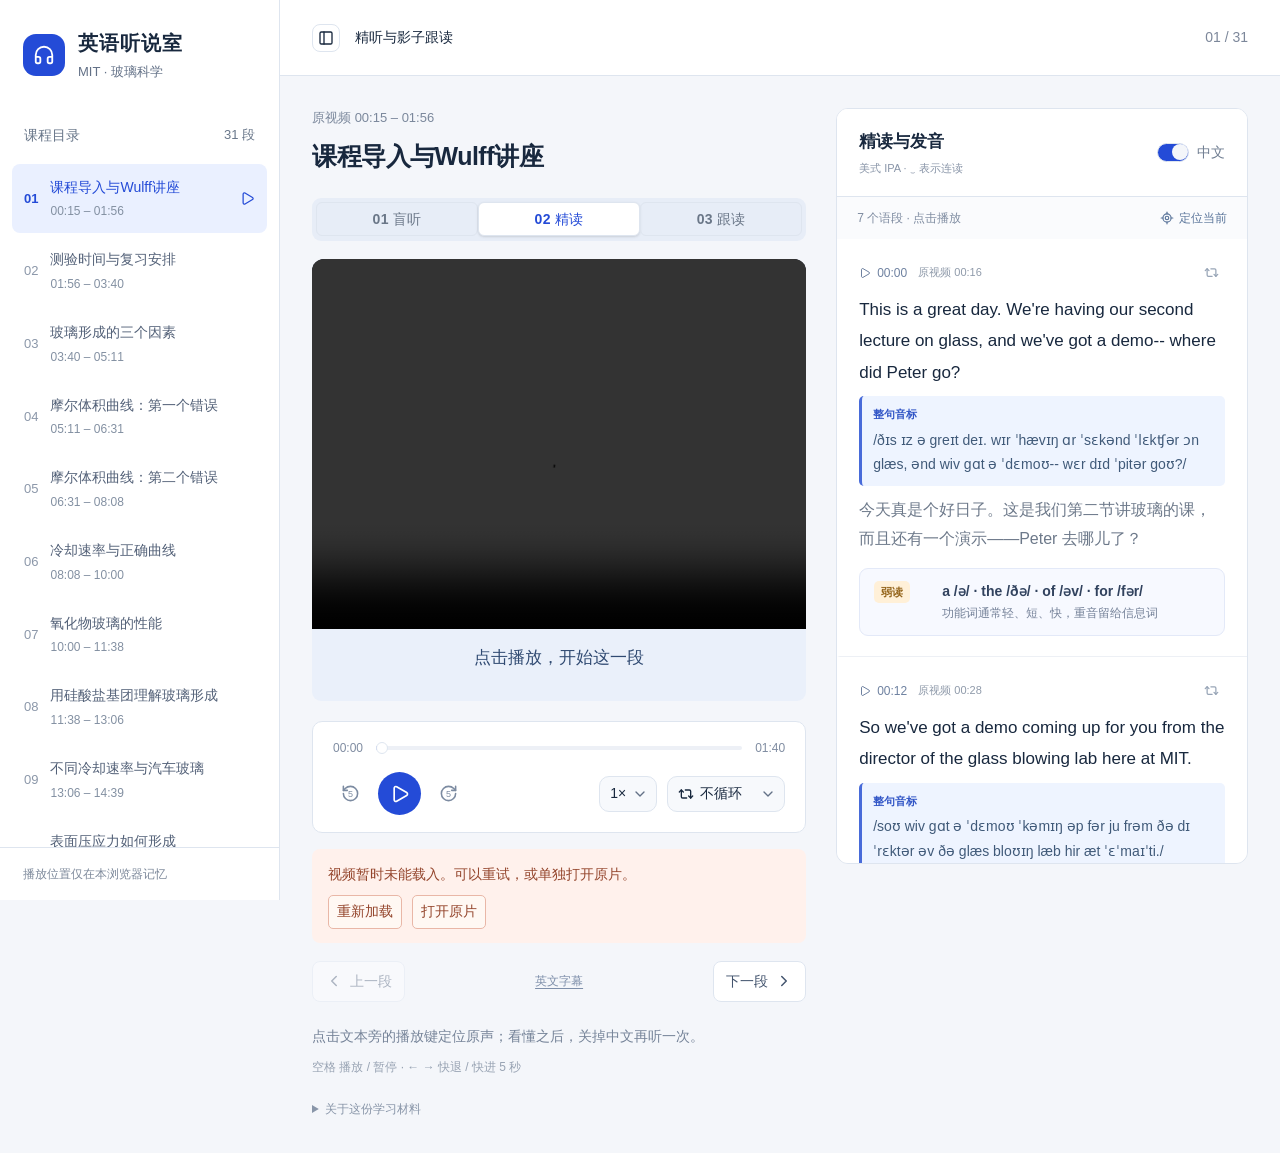
==== commit 2f536b21: "Make full sentence IPA prominent on mobile" ====
--- a/index.html
+++ b/index.html
@@ -1,2 +1,2 @@
-<!DOCTYPE html><html lang="zh-CN"><head><meta charSet="utf-8"/><meta name="viewport" content="width=device-width, initial-scale=1"/><link rel="stylesheet" href="/_next/static/css/index.zgIvwElB.css" data-rsc-css-href="/_next/static/css/index.zgIvwElB.css" data-precedence="vite-rsc/importer-resources"/><link rel="modulepreload" fetchPriority="low" href="/_next/static/chunks/index-BTuXjf1Y.js"/><script src="/_next/static/chunks/rolldown-runtime-C60lm6uB.js" type="module" async=""></script><script src="/_next/static/chunks/framework-D_rUT4EX.js" type="module" async=""></script><link rel="modulepreload" href="/_next/static/chunks/layout-segment-context-BZmWm5xz.js" crossorigin=""/><link rel="modulepreload" href="/_next/static/chunks/page-B8JYuLEs.js" crossorigin=""/><title>英语听说室 · MIT 玻璃科学</title><meta name="description" content="31段MIT玻璃课程，原声精听、中英对照与影子跟读。"/><script>Object.assign(((self[Symbol.for("vinext.navigationRuntime")]??={bootstrap:{routeManifest:null},functions:{}}).bootstrap.rsc??={rsc:[]}),{params:{},nav:{"pathname":"/","searchParams":[]}})</script><link rel="modulepreload" href="/_next/static/chunks/index-BTuXjf1Y.js" />
-</head><body><div data-slot="sidebar-wrapper" style="--sidebar-width:280px;--sidebar-width-icon:3rem" class="group/sidebar-wrapper flex min-h-svh w-full has-data-[variant=inset]:bg-sidebar study-shell"><div class="group peer hidden text-sidebar-foreground md:block" data-state="expanded" data-collapsible="" data-variant="sidebar" data-side="left" data-slot="sidebar"><div data-slot="sidebar-gap" class="transition-[width] duration-200 ease-linear relative w-(--sidebar-width) bg-transparent group-data-[collapsible=offcanvas]:w-0 group-data-[side=right]:rotate-180 group-data-[collapsible=icon]:w-(--sidebar-width-icon)"></div><div data-slot="sidebar-container" data-side="left" class="fixed inset-y-0 z-10 hidden h-svh w-(--sidebar-width) transition-[left,right,width] duration-200 ease-linear data-[side=left]:left-0 data-[side=left]:group-data-[collapsible=offcanvas]:left-[calc(var(--sidebar-width)*-1)] data-[side=right]:right-0 data-[side=right]:group-data-[collapsible=offcanvas]:right-[calc(var(--sidebar-width)*-1)] md:flex group-data-[collapsible=icon]:w-(--sidebar-width-icon) group-data-[side=left]:border-r group-data-[side=right]:border-l"><div data-sidebar="sidebar" data-slot="sidebar-inner" class="bg-sidebar group-data-[variant=floating]:ring-sidebar-border group-data-[variant=floating]:rounded-lg group-data-[variant=floating]:shadow-sm group-data-[variant=floating]:ring-1 flex size-full flex-col"><div data-slot="sidebar-header" data-sidebar="header" class="gap-2 p-2 flex flex-col brand"><span class="brand-icon"><svg xmlns="http://www.w3.org/2000/svg" width="22" height="22" viewBox="0 0 24 24" fill="none" stroke="currentColor" stroke-width="2" stroke-linecap="round" stroke-linejoin="round" class="lucide lucide-headphones" aria-hidden="true"><path d="M3 14h3a2 2 0 0 1 2 2v3a2 2 0 0 1-2 2H5a2 2 0 0 1-2-2v-7a9 9 0 0 1 18 0v7a2 2 0 0 1-2 2h-1a2 2 0 0 1-2-2v-3a2 2 0 0 1 2-2h3"></path></svg></span><div><strong>英语听说室</strong><p>MIT · 玻璃科学</p></div></div><div data-slot="sidebar-content" data-sidebar="content" class="no-scrollbar gap-0 flex min-h-0 flex-1 flex-col overflow-auto group-data-[collapsible=icon]:overflow-hidden"><div class="catalog-heading">课程目录 <span>31 段</span></div><nav aria-label="课程目录"><button class="lesson-item selected" aria-current="true"><span class="lesson-number">01</span><span><strong>课程导入与Wulff讲座</strong><small>00:15<!-- --> – <!-- -->01:56</small></span><svg xmlns="http://www.w3.org/2000/svg" width="15" height="15" viewBox="0 0 24 24" fill="none" stroke="currentColor" stroke-width="2" stroke-linecap="round" stroke-linejoin="round" class="lucide lucide-play" aria-hidden="true"><path d="M5 5a2 2 0 0 1 3.008-1.728l11.997 6.998a2 2 0 0 1 .003 3.458l-12 7A2 2 0 0 1 5 19z"></path></svg></button><button class="lesson-item "><span class="lesson-number">02</span><span><strong>测验时间与复习安排</strong><small>01:56<!-- --> – <!-- -->03:40</small></span></button><button class="lesson-item "><span class="lesson-number">03</span><span><strong>玻璃形成的三个因素</strong><small>03:40<!-- --> – <!-- -->05:11</small></span></button><button class="lesson-item "><span class="lesson-number">04</span><span><strong>摩尔体积曲线：第一个错误</strong><small>05:11<!-- --> – <!-- -->06:31</small></span></button><button class="lesson-item "><span class="lesson-number">05</span><span><strong>摩尔体积曲线：第二个错误</strong><small>06:31<!-- --> – <!-- -->08:08</small></span></button><button class="lesson-item "><span class="lesson-number">06</span><span><strong>冷却速率与正确曲线</strong><small>08:08<!-- --> – <!-- -->10:00</small></span></button><button class="lesson-item "><span class="lesson-number">07</span><span><strong>氧化物玻璃的性能</strong><small>10:00<!-- --> – <!-- -->11:38</small></span></button><button class="lesson-item "><span class="lesson-number">08</span><span><strong>用硅酸盐基团理解玻璃形成</strong><small>11:38<!-- --> – <!-- -->13:06</small></span></button><button class="lesson-item "><span class="lesson-number">09</span><span><strong>不同冷却速率与汽车玻璃</strong><small>13:06<!-- --> – <!-- -->14:39</small></span></button><button class="lesson-item "><span class="lesson-number">10</span><span><strong>表面压应力如何形成</strong><small>14:39<!-- --> – <!-- -->16:31</small></span></button><button class="lesson-item "><span class="lesson-number">11</span><span><strong>钢化玻璃与演示嘉宾</strong><small>16:31<!-- --> – <!-- -->18:06</small></span></button><button class="lesson-item "><span class="lesson-number">12</span><span><strong>玻璃吹制课程与鲁珀特之泪</strong><small>18:06<!-- --> – <!-- -->19:32</small></span></button><button class="lesson-item "><span class="lesson-number">13</span><span><strong>空气冷却与水冷却</strong><small>19:32<!-- --> – <!-- -->21:01</small></span></button><button class="lesson-item "><span class="lesson-number">14</span><span><strong>两种玻璃滴的破坏演示</strong><small>21:01<!-- --> – <!-- -->22:33</small></span></button><button class="lesson-item "><span class="lesson-number">15</span><span><strong>水冷玻璃滴的破裂与裂纹</strong><small>22:33<!-- --> – <!-- -->23:52</small></span></button><button class="lesson-item "><span class="lesson-number">16</span><span><strong>玻璃吹制课程与演示收尾</strong><small>23:52<!-- --> – <!-- -->25:23</small></span></button><button class="lesson-item "><span class="lesson-number">17</span><span><strong>退火玻璃与钢化玻璃的破碎</strong><small>25:23<!-- --> – <!-- -->26:39</small></span></button><button class="lesson-item "><span class="lesson-number">18</span><span><strong>高速视频：鲁珀特之泪的强度</strong><small>26:39<!-- --> – <!-- -->28:26</small></span></button><button class="lesson-item "><span class="lesson-number">19</span><span><strong>冷却速率与玻璃中的添加剂</strong><small>28:26<!-- --> – <!-- -->29:55</small></span></button><button class="lesson-item "><span class="lesson-number">20</span><span><strong>氧离子与硅酸盐网络</strong><small>29:55<!-- --> – <!-- -->31:27</small></span></button><button class="lesson-item "><span class="lesson-number">21</span><span><strong>化学剪刀：打断桥氧连接</strong><small>31:27<!-- --> – <!-- -->33:20</small></span></button><button class="lesson-item "><span class="lesson-number">22</span><span><strong>断链如何改变黏度</strong><small>33:20<!-- --> – <!-- -->34:54</small></span></button><button class="lesson-item "><span class="lesson-number">23</span><span><strong>用化学成分调节玻璃转变</strong><small>34:54<!-- --> – <!-- -->36:21</small></span></button><button class="lesson-item "><span class="lesson-number">24</span><span><strong>网络形成体与网络修饰体</strong><small>36:21<!-- --> – <!-- -->37:56</small></span></button><button class="lesson-item "><span class="lesson-number">25</span><span><strong>黏度曲线与玻璃加工</strong><small>37:56<!-- --> – <!-- -->39:53</small></span></button><button class="lesson-item "><span class="lesson-number">26</span><span><strong>离子交换：用钾替换钠</strong><small>39:53<!-- --> – <!-- -->41:42</small></span></button><button class="lesson-item "><span class="lesson-number">27</span><span><strong>化学强化与大猩猩玻璃</strong><small>41:42<!-- --> – <!-- -->43:35</small></span></button><button class="lesson-item "><span class="lesson-number">28</span><span><strong>玻璃性能设计与意大利面比喻</strong><small>43:35<!-- --> – <!-- -->45:31</small></span></button><button class="lesson-item "><span class="lesson-number">29</span><span><strong>丰富元素与太阳能玻璃打印</strong><small>45:31<!-- --> – <!-- -->47:27</small></span></button><button class="lesson-item "><span class="lesson-number">30</span><span><strong>MIT玻璃3D打印</strong><small>47:27<!-- --> – <!-- -->48:44</small></span></button><button class="lesson-item "><span class="lesson-number">31</span><span><strong>高强度玻璃与课程总结</strong><small>48:44<!-- --> – <!-- -->49:59</small></span></button></nav></div><div data-slot="sidebar-footer" data-sidebar="footer" class="gap-2 p-2 flex flex-col sidebar-footer">播放位置仅在本浏览器记忆</div></div></div></div><main data-slot="sidebar-inset" class="bg-background md:peer-data-[variant=inset]:m-2 md:peer-data-[variant=inset]:ml-0 md:peer-data-[variant=inset]:rounded-xl md:peer-data-[variant=inset]:shadow-sm md:peer-data-[variant=inset]:peer-data-[state=collapsed]:ml-2 relative flex w-full flex-1 flex-col study-main"><header class="topbar"><div><button type="button" tabindex="0" data-slot="sidebar-trigger" data-sidebar="trigger" aria-label="打开或收起课程目录" class="group/button inline-flex shrink-0 items-center justify-center border border-transparent bg-clip-padding text-sm font-medium whitespace-nowrap transition-all outline-none select-none focus-visible:border-ring focus-visible:ring-3 focus-visible:ring-ring/50 active:not-aria-[haspopup]:translate-y-px disabled:pointer-events-none disabled:opacity-50 aria-invalid:border-destructive aria-invalid:ring-3 aria-invalid:ring-destructive/20 dark:aria-invalid:border-destructive/50 dark:aria-invalid:ring-destructive/40 [&amp;_svg]:pointer-events-none [&amp;_svg]:shrink-0 [&amp;_svg:not([class*=&#x27;size-&#x27;])]:size-4 hover:bg-muted hover:text-foreground aria-expanded:bg-muted aria-expanded:text-foreground dark:hover:bg-muted/50 size-7 rounded-[min(var(--radius-md),12px)] in-data-[slot=button-group]:rounded-lg"><svg xmlns="http://www.w3.org/2000/svg" width="24" height="24" viewBox="0 0 24 24" fill="none" stroke="currentColor" stroke-width="2" stroke-linecap="round" stroke-linejoin="round" class="lucide lucide-panel-left cn-rtl-flip" aria-hidden="true"><rect width="18" height="18" x="3" y="3" rx="2"></rect><path d="M9 3v18"></path></svg><span class="sr-only">Toggle Sidebar</span></button><span>精听与影子跟读</span></div><span class="course-count">01<!-- --> / 31</span></header><main class="workspace"><section class="player-column"><div class="lesson-heading"><p>原视频 <!-- -->00:15<!-- --> – <!-- -->01:56</p><h1>课程导入与Wulff讲座</h1></div><div data-orientation="horizontal" data-activation-direction="none" data-slot="tabs" class="group/tabs flex gap-2 data-horizontal:flex-col mode-tabs"><div data-orientation="horizontal" data-activation-direction="none" role="tablist" data-slot="tabs-list" data-variant="default" aria-label="学习模式" class="group/tabs-list inline-flex w-fit items-center justify-center rounded-lg p-[3px] text-muted-foreground group-data-horizontal/tabs:h-8 group-data-vertical/tabs:h-fit group-data-vertical/tabs:flex-col data-[variant=line]:rounded-none bg-muted"><button type="button" data-orientation="horizontal" data-activation-direction="none" aria-disabled="false" tabindex="-1" role="tab" aria-selected="false" id="base-ui-_R_4j9i_" data-slot="tabs-trigger" class="relative inline-flex h-[calc(100%-1px)] flex-1 items-center justify-center gap-1.5 rounded-md border border-transparent px-1.5 py-0.5 text-sm font-medium whitespace-nowrap text-foreground/60 transition-all group-data-vertical/tabs:w-full group-data-vertical/tabs:justify-start hover:text-foreground focus-visible:border-ring focus-visible:ring-[3px] focus-visible:ring-ring/50 focus-visible:outline-1 focus-visible:outline-ring disabled:pointer-events-none disabled:opacity-50 has-data-[icon=inline-end]:pr-1 has-data-[icon=inline-start]:pl-1 aria-disabled:pointer-events-none aria-disabled:opacity-50 dark:text-muted-foreground dark:hover:text-foreground group-data-[variant=default]/tabs-list:data-active:shadow-sm group-data-[variant=line]/tabs-list:data-active:shadow-none [&amp;_svg]:pointer-events-none [&amp;_svg]:shrink-0 [&amp;_svg:not([class*=&#x27;size-&#x27;])]:size-4 group-data-[variant=line]/tabs-list:bg-transparent group-data-[variant=line]/tabs-list:data-active:bg-transparent dark:group-data-[variant=line]/tabs-list:data-active:border-transparent dark:group-data-[variant=line]/tabs-list:data-active:bg-transparent data-active:bg-background data-active:text-foreground dark:data-active:border-input dark:data-active:bg-input/30 dark:data-active:text-foreground after:absolute after:bg-foreground after:opacity-0 after:transition-opacity group-data-horizontal/tabs:after:inset-x-0 group-data-horizontal/tabs:after:bottom-[-5px] group-data-horizontal/tabs:after:h-0.5 group-data-vertical/tabs:after:inset-y-0 group-data-vertical/tabs:after:-right-1 group-data-vertical/tabs:after:w-0.5 group-data-[variant=line]/tabs-list:data-active:after:opacity-100">01 盲听</button><button type="button" data-active="" data-orientation="horizontal" data-activation-direction="none" aria-disabled="false" tabindex="-1" role="tab" aria-selected="true" id="base-ui-_R_8j9i_" data-composite-item-active="" data-slot="tabs-trigger" class="relative inline-flex h-[calc(100%-1px)] flex-1 items-center justify-center gap-1.5 rounded-md border border-transparent px-1.5 py-0.5 text-sm font-medium whitespace-nowrap text-foreground/60 transition-all group-data-vertical/tabs:w-full group-data-vertical/tabs:justify-start hover:text-foreground focus-visible:border-ring focus-visible:ring-[3px] focus-visible:ring-ring/50 focus-visible:outline-1 focus-visible:outline-ring disabled:pointer-events-none disabled:opacity-50 has-data-[icon=inline-end]:pr-1 has-data-[icon=inline-start]:pl-1 aria-disabled:pointer-events-none aria-disabled:opacity-50 dark:text-muted-foreground dark:hover:text-foreground group-data-[variant=default]/tabs-list:data-active:shadow-sm group-data-[variant=line]/tabs-list:data-active:shadow-none [&amp;_svg]:pointer-events-none [&amp;_svg]:shrink-0 [&amp;_svg:not([class*=&#x27;size-&#x27;])]:size-4 group-data-[variant=line]/tabs-list:bg-transparent group-data-[variant=line]/tabs-list:data-active:bg-transparent dark:group-data-[variant=line]/tabs-list:data-active:border-transparent dark:group-data-[variant=line]/tabs-list:data-active:bg-transparent data-active:bg-background data-active:text-foreground dark:data-active:border-input dark:data-active:bg-input/30 dark:data-active:text-foreground after:absolute after:bg-foreground after:opacity-0 after:transition-opacity group-data-horizontal/tabs:after:inset-x-0 group-data-horizontal/tabs:after:bottom-[-5px] group-data-horizontal/tabs:after:h-0.5 group-data-vertical/tabs:after:inset-y-0 group-data-vertical/tabs:after:-right-1 group-data-vertical/tabs:after:w-0.5 group-data-[variant=line]/tabs-list:data-active:after:opacity-100">02 精读</button><button type="button" data-orientation="horizontal" data-activation-direction="none" aria-disabled="false" tabindex="-1" role="tab" aria-selected="false" id="base-ui-_R_cj9i_" data-slot="tabs-trigger" class="relative inline-flex h-[calc(100%-1px)] flex-1 items-center justify-center gap-1.5 rounded-md border border-transparent px-1.5 py-0.5 text-sm font-medium whitespace-nowrap text-foreground/60 transition-all group-data-vertical/tabs:w-full group-data-vertical/tabs:justify-start hover:text-foreground focus-visible:border-ring focus-visible:ring-[3px] focus-visible:ring-ring/50 focus-visible:outline-1 focus-visible:outline-ring disabled:pointer-events-none disabled:opacity-50 has-data-[icon=inline-end]:pr-1 has-data-[icon=inline-start]:pl-1 aria-disabled:pointer-events-none aria-disabled:opacity-50 dark:text-muted-foreground dark:hover:text-foreground group-data-[variant=default]/tabs-list:data-active:shadow-sm group-data-[variant=line]/tabs-list:data-active:shadow-none [&amp;_svg]:pointer-events-none [&amp;_svg]:shrink-0 [&amp;_svg:not([class*=&#x27;size-&#x27;])]:size-4 group-data-[variant=line]/tabs-list:bg-transparent group-data-[variant=line]/tabs-list:data-active:bg-transparent dark:group-data-[variant=line]/tabs-list:data-active:border-transparent dark:group-data-[variant=line]/tabs-list:data-active:bg-transparent data-active:bg-background data-active:text-foreground dark:data-active:border-input dark:data-active:bg-input/30 dark:data-active:text-foreground after:absolute after:bg-foreground after:opacity-0 after:transition-opacity group-data-horizontal/tabs:after:inset-x-0 group-data-horizontal/tabs:after:bottom-[-5px] group-data-horizontal/tabs:after:h-0.5 group-data-vertical/tabs:after:inset-y-0 group-data-vertical/tabs:after:-right-1 group-data-vertical/tabs:after:w-0.5 group-data-[variant=line]/tabs-list:data-active:after:opacity-100">03 跟读</button></div></div><div class="video-wrap"><div class="lesson-video media-loading">正在载入课程…</div></div><div class="live-caption" lang="en">点击播放，开始这一段</div><div class="player-tools"><div class="progress-line"><span>00:00</span><div data-orientation="horizontal" id="base-ui-_R_25b9i_" role="group" data-slot="slider" aria-label="播放进度" class="data-horizontal:w-full data-vertical:h-full"><div data-orientation="horizontal" data-base-ui-slider-control="" class="data-vertical:min-h-40 relative flex w-full touch-none items-center select-none data-disabled:opacity-50 data-vertical:h-full data-vertical:w-auto data-vertical:flex-col"><div data-orientation="horizontal" style="position:relative" data-slot="slider-track" class="bg-muted rounded-full data-horizontal:h-1 data-horizontal:w-full data-vertical:h-full data-vertical:w-1 relative grow overflow-hidden select-none"><div data-orientation="horizontal" data-base-ui-slider-indicator="" style="visibility:hidden;position:relative;height:inherit;--start-position:0%;inset-inline-start:0;width:var(--start-position)" data-slot="slider-range" class="bg-primary select-none data-horizontal:h-full data-vertical:w-full"></div></div><div data-orientation="horizontal" data-index="0" id="base-ui-_R_1m5b9i_" style="position:absolute;inset-inline-start:var(--position);top:50%;translate:-50% -50%;--position:0%;visibility:hidden" data-slot="slider-thumb" class="border-ring ring-ring/50 relative size-3 rounded-full border bg-white transition-[color,box-shadow] after:absolute after:-inset-2 hover:ring-3 focus-visible:ring-3 focus-visible:outline-hidden active:ring-3 block shrink-0 select-none disabled:pointer-events-none disabled:opacity-50"><input aria-orientation="horizontal" aria-valuenow="0" id="base-ui-_R_1m5b9iH2_" max="100.466" min="0" step="0.1" style="clip-path:inset(50%);overflow:hidden;white-space:nowrap;border:0;padding:0;width:100%;height:100%;margin:-1px;position:fixed;top:0;left:0" type="range" value="0"/><script></script></div></div></div><span>01:40</span></div><div class="controls"><div class="transport"><button class="icon-button" aria-label="后退5秒"><svg xmlns="http://www.w3.org/2000/svg" width="19" height="19" viewBox="0 0 24 24" fill="none" stroke="currentColor" stroke-width="2" stroke-linecap="round" stroke-linejoin="round" class="lucide lucide-rotate-ccw" aria-hidden="true"><path d="M3 12a9 9 0 1 0 9-9 9.75 9.75 0 0 0-6.74 2.74L3 8"></path><path d="M3 3v5h5"></path></svg><small>5</small></button><button class="play-button" aria-label="播放"><svg xmlns="http://www.w3.org/2000/svg" width="20" height="20" viewBox="0 0 24 24" fill="none" stroke="currentColor" stroke-width="2" stroke-linecap="round" stroke-linejoin="round" class="lucide lucide-play" aria-hidden="true"><path d="M5 5a2 2 0 0 1 3.008-1.728l11.997 6.998a2 2 0 0 1 .003 3.458l-12 7A2 2 0 0 1 5 19z"></path></svg></button><button class="icon-button" aria-label="前进5秒"><svg xmlns="http://www.w3.org/2000/svg" width="19" height="19" viewBox="0 0 24 24" fill="none" stroke="currentColor" stroke-width="2" stroke-linecap="round" stroke-linejoin="round" class="lucide lucide-rotate-ccw" aria-hidden="true" style="transform:scaleX(-1)"><path d="M3 12a9 9 0 1 0 9-9 9.75 9.75 0 0 0-6.74 2.74L3 8"></path><path d="M3 3v5h5"></path></svg><small>5</small></button></div><button type="button" tabindex="0" id="base-ui-_R_29b9i_" role="combobox" aria-expanded="false" aria-haspopup="listbox" data-slot="select-trigger" data-size="default" aria-label="播放速度" class="flex w-fit items-center justify-between gap-1.5 rounded-lg border border-input bg-transparent py-2 pr-2 pl-2.5 text-sm whitespace-nowrap transition-colors outline-none select-none focus-visible:border-ring focus-visible:ring-3 focus-visible:ring-ring/50 disabled:cursor-not-allowed disabled:opacity-50 aria-invalid:border-destructive aria-invalid:ring-3 aria-invalid:ring-destructive/20 data-placeholder:text-muted-foreground data-[size=default]:h-8 data-[size=sm]:h-7 data-[size=sm]:rounded-[min(var(--radius-md),10px)] *:data-[slot=select-value]:line-clamp-1 *:data-[slot=select-value]:flex *:data-[slot=select-value]:items-center *:data-[slot=select-value]:gap-1.5 dark:bg-input/30 dark:hover:bg-input/50 dark:aria-invalid:border-destructive/50 dark:aria-invalid:ring-destructive/40 [&amp;_svg]:pointer-events-none [&amp;_svg]:shrink-0 [&amp;_svg:not([class*=&#x27;size-&#x27;])]:size-4 speed-select"><span data-slot="select-value" class="flex flex-1 text-left">1<!-- -->×</span><svg xmlns="http://www.w3.org/2000/svg" width="24" height="24" viewBox="0 0 24 24" fill="none" stroke="currentColor" stroke-width="2" stroke-linecap="round" stroke-linejoin="round" class="lucide lucide-chevron-down pointer-events-none size-4 text-muted-foreground" aria-hidden="true"><path d="m6 9 6 6 6-6"></path>▼</svg></button><input id="base-ui-_R_29b9i_-hidden-input" style="clip-path:inset(50%);overflow:hidden;white-space:nowrap;border:0;padding:0;width:1px;height:1px;margin:-1px;position:fixed;top:0;left:0" tabindex="-1" aria-hidden="true" value="1"/><button type="button" tabindex="0" id="base-ui-_R_39b9i_" role="combobox" aria-expanded="false" aria-haspopup="listbox" data-slot="select-trigger" data-size="default" aria-label="循环方式" class="flex w-fit items-center justify-between gap-1.5 rounded-lg border border-input bg-transparent py-2 pr-2 pl-2.5 text-sm whitespace-nowrap transition-colors outline-none select-none focus-visible:border-ring focus-visible:ring-3 focus-visible:ring-ring/50 disabled:cursor-not-allowed disabled:opacity-50 aria-invalid:border-destructive aria-invalid:ring-3 aria-invalid:ring-destructive/20 data-placeholder:text-muted-foreground data-[size=default]:h-8 data-[size=sm]:h-7 data-[size=sm]:rounded-[min(var(--radius-md),10px)] *:data-[slot=select-value]:line-clamp-1 *:data-[slot=select-value]:flex *:data-[slot=select-value]:items-center *:data-[slot=select-value]:gap-1.5 dark:bg-input/30 dark:hover:bg-input/50 dark:aria-invalid:border-destructive/50 dark:aria-invalid:ring-destructive/40 [&amp;_svg]:pointer-events-none [&amp;_svg]:shrink-0 [&amp;_svg:not([class*=&#x27;size-&#x27;])]:size-4 loop-select"><svg xmlns="http://www.w3.org/2000/svg" width="16" height="16" viewBox="0 0 24 24" fill="none" stroke="currentColor" stroke-width="2" stroke-linecap="round" stroke-linejoin="round" class="lucide lucide-repeat2 lucide-repeat-2" aria-hidden="true"><path d="m2 9 3-3 3 3"></path><path d="M13 18H7a2 2 0 0 1-2-2V6"></path><path d="m22 15-3 3-3-3"></path><path d="M11 6h6a2 2 0 0 1 2 2v10"></path></svg><span data-slot="select-value" class="flex flex-1 text-left">不循环</span><svg xmlns="http://www.w3.org/2000/svg" width="24" height="24" viewBox="0 0 24 24" fill="none" stroke="currentColor" stroke-width="2" stroke-linecap="round" stroke-linejoin="round" class="lucide lucide-chevron-down pointer-events-none size-4 text-muted-foreground" aria-hidden="true"><path d="m6 9 6 6 6-6"></path>▼</svg></button><input id="base-ui-_R_39b9i_-hidden-input" style="clip-path:inset(50%);overflow:hidden;white-space:nowrap;border:0;padding:0;width:1px;height:1px;margin:-1px;position:fixed;top:0;left:0" tabindex="-1" aria-hidden="true" value="off"/></div></div><div class="lesson-navigation"><button disabled=""><svg xmlns="http://www.w3.org/2000/svg" width="18" height="18" viewBox="0 0 24 24" fill="none" stroke="currentColor" stroke-width="2" stroke-linecap="round" stroke-linejoin="round" class="lucide lucide-chevron-left" aria-hidden="true"><path d="m15 18-6-6 6-6"></path></svg>上一段</button><a href="/media/01.srt" download="">英文字幕</a><button>下一段<svg xmlns="http://www.w3.org/2000/svg" width="18" height="18" viewBox="0 0 24 24" fill="none" stroke="currentColor" stroke-width="2" stroke-linecap="round" stroke-linejoin="round" class="lucide lucide-chevron-right" aria-hidden="true"><path d="m9 18 6-6-6-6"></path></svg></button></div><p class="practice-tip">点击文本旁的播放键定位原声；看懂之后，关掉中文再听一次。</p><p class="keyboard-tip">空格 播放 / 暂停 · ← → 快退 / 快进 5 秒</p><details class="course-note"><summary>关于这份学习材料</summary><p>由你提供的 MIT 3.091 课程视频整理。31 段各约 1–2 分钟，标题显示原视频时间。切点依据内嵌字幕选择，未逐词校订音频。原课堂自身的未完句、字幕疑误在对照中说明。</p><p>本浏览器会记住上次片段、播放位置与速度，清除浏览器数据后会重置；不会跨设备同步。</p></details></section><section class="reading-column" aria-label="双语阅读"><div class="reading-heading"><div><h2>精读与发音</h2><span>美式 IPA · ‿ 表示连读</span></div><label class="translation-toggle"><span data-checked="" role="switch" tabindex="0" id="base-ui-_R_cd9i_" aria-checked="true" data-slot="switch" data-size="default" aria-label="显示中文翻译" class="peer group/switch relative inline-flex shrink-0 items-center rounded-full border border-transparent transition-all outline-none group-has-[:focus-visible]/field-label:border-transparent group-has-[:focus-visible]/field-label:ring-0 after:absolute after:-inset-x-3 after:-inset-y-2 focus-visible:border-ring focus-visible:ring-3 focus-visible:ring-ring/50 aria-invalid:border-destructive aria-invalid:ring-3 aria-invalid:ring-destructive/20 data-[size=default]:h-[18.4px] data-[size=default]:w-[32px] data-[size=sm]:h-[14px] data-[size=sm]:w-[24px] dark:aria-invalid:border-destructive/50 dark:aria-invalid:ring-destructive/40 data-checked:bg-primary data-unchecked:bg-input dark:data-unchecked:bg-input/80 data-disabled:cursor-not-allowed data-disabled:opacity-50"><span data-checked="" data-slot="switch-thumb" class="pointer-events-none block rounded-full bg-background ring-0 transition-transform group-data-[size=default]/switch:size-4 group-data-[size=sm]/switch:size-3 group-data-[size=default]/switch:data-checked:translate-x-[calc(100%-2px)] group-data-[size=sm]/switch:data-checked:translate-x-[calc(100%-2px)] dark:data-checked:bg-primary-foreground group-data-[size=default]/switch:data-unchecked:translate-x-0 group-data-[size=sm]/switch:data-unchecked:translate-x-0 dark:data-unchecked:bg-foreground"></span></span><input id="base-ui-_R_cd9iH1_" style="clip-path:inset(50%);overflow:hidden;white-space:nowrap;border:0;padding:0;width:1px;height:1px;margin:-1px;position:fixed;top:0;left:0" tabindex="-1" type="checkbox" aria-hidden="true" checked=""/>中文</label></div><div class="reading-subhead"><span>7<!-- --> 个语段 · 点击播放</span><button><svg xmlns="http://www.w3.org/2000/svg" width="14" height="14" viewBox="0 0 24 24" fill="none" stroke="currentColor" stroke-width="2" stroke-linecap="round" stroke-linejoin="round" class="lucide lucide-locate-fixed" aria-hidden="true"><line x1="2" x2="5" y1="12" y2="12"></line><line x1="19" x2="22" y1="12" y2="12"></line><line x1="12" x2="12" y1="2" y2="5"></line><line x1="12" x2="12" y1="19" y2="22"></line><circle cx="12" cy="12" r="7"></circle><circle cx="12" cy="12" r="3"></circle></svg>定位当前</button></div><div><article id="unit-0" class="reading-unit  "><div class="unit-actions"><button class="unit-time" aria-label="播放第1语段"><svg xmlns="http://www.w3.org/2000/svg" width="12" height="12" viewBox="0 0 24 24" fill="none" stroke="currentColor" stroke-width="2" stroke-linecap="round" stroke-linejoin="round" class="lucide lucide-play" aria-hidden="true"><path d="M5 5a2 2 0 0 1 3.008-1.728l11.997 6.998a2 2 0 0 1 .003 3.458l-12 7A2 2 0 0 1 5 19z"></path></svg>00:00<span>原视频 <!-- -->00:16</span></button><button class="repeat-unit" aria-label="循环第1语段" aria-pressed="false"><svg xmlns="http://www.w3.org/2000/svg" width="15" height="15" viewBox="0 0 24 24" fill="none" stroke="currentColor" stroke-width="2" stroke-linecap="round" stroke-linejoin="round" class="lucide lucide-repeat2 lucide-repeat-2" aria-hidden="true"><path d="m2 9 3-3 3 3"></path><path d="M13 18H7a2 2 0 0 1-2-2V6"></path><path d="m22 15-3 3-3-3"></path><path d="M11 6h6a2 2 0 0 1 2 2v10"></path></svg></button></div><p lang="en" class="english">This is a great day. We&#x27;re having our second lecture on glass, and we&#x27;ve got a demo-- where did Peter go?</p><p lang="en" class="sentence-ipa" aria-label="整句美式音标">/<!-- -->ðɪs ɪz ə greɪt deɪ. wɪr ˈhævɪŋ ɑr ˈsɛkənd ˈlɛkʧər ɔn glæs, ənd wiv gɑt ə ˈdɛmoʊ-- wɛr dɪd ˈpitər goʊ?<!-- -->/</p><p class="chinese">今天真是个好日子。这是我们第二节讲玻璃的课，而且还有一个演示——Peter 去哪儿了？</p><div class="pronunciation-panel" aria-label="发音训练"><div class="pronunciation-tip tip-weak"><span>弱读</span><div><strong>a /ə/ · the /ðə/ · of /əv/ · for /fər/</strong><small>功能词通常轻、短、快，重音留给信息词</small></div></div></div></article><article id="unit-1" class="reading-unit  "><div class="unit-actions"><button class="unit-time" aria-label="播放第2语段"><svg xmlns="http://www.w3.org/2000/svg" width="12" height="12" viewBox="0 0 24 24" fill="none" stroke="currentColor" stroke-width="2" stroke-linecap="round" stroke-linejoin="round" class="lucide lucide-play" aria-hidden="true"><path d="M5 5a2 2 0 0 1 3.008-1.728l11.997 6.998a2 2 0 0 1 .003 3.458l-12 7A2 2 0 0 1 5 19z"></path></svg>00:12<span>原视频 <!-- -->00:28</span></button><button class="repeat-unit" aria-label="循环第2语段" aria-pressed="false"><svg xmlns="http://www.w3.org/2000/svg" width="15" height="15" viewBox="0 0 24 24" fill="none" stroke="currentColor" stroke-width="2" stroke-linecap="round" stroke-linejoin="round" class="lucide lucide-repeat2 lucide-repeat-2" aria-hidden="true"><path d="m2 9 3-3 3 3"></path><path d="M13 18H7a2 2 0 0 1-2-2V6"></path><path d="m22 15-3 3-3-3"></path><path d="M11 6h6a2 2 0 0 1 2 2v10"></path></svg></button></div><p lang="en" class="english">So we&#x27;ve got a demo coming up for you from the director of the glass blowing lab here at MIT.</p><p lang="en" class="sentence-ipa" aria-label="整句美式音标">/<!-- -->soʊ wiv gɑt ə ˈdɛmoʊ ˈkəmɪŋ əp fər ju frəm ðə dɪˈrɛktər əv ðə glæs bloʊɪŋ læb hir æt ˈɛˈmaɪˈti.<!-- -->/</p><p class="chinese">接下来，MIT 玻璃吹制实验室的负责人会为大家做一个演示。</p><div class="pronunciation-panel" aria-label="发音训练"><div class="pronunciation-tip tip-weak"><span>弱读</span><div><strong>a /ə/ · the /ðə/ · of /əv/ · for /fər/</strong><small>功能词通常轻、短、快，重音留给信息词</small></div></div></div></article><article id="unit-2" class="reading-unit  "><div class="unit-actions"><button class="unit-time" aria-label="播放第3语段"><svg xmlns="http://www.w3.org/2000/svg" width="12" height="12" viewBox="0 0 24 24" fill="none" stroke="currentColor" stroke-width="2" stroke-linecap="round" stroke-linejoin="round" class="lucide lucide-play" aria-hidden="true"><path d="M5 5a2 2 0 0 1 3.008-1.728l11.997 6.998a2 2 0 0 1 .003 3.458l-12 7A2 2 0 0 1 5 19z"></path></svg>00:22<span>原视频 <!-- -->00:37</span></button><button class="repeat-unit" aria-label="循环第3语段" aria-pressed="false"><svg xmlns="http://www.w3.org/2000/svg" width="15" height="15" viewBox="0 0 24 24" fill="none" stroke="currentColor" stroke-width="2" stroke-linecap="round" stroke-linejoin="round" class="lucide lucide-repeat2 lucide-repeat-2" aria-hidden="true"><path d="m2 9 3-3 3 3"></path><path d="M13 18H7a2 2 0 0 1-2-2V6"></path><path d="m22 15-3 3-3-3"></path><path d="M11 6h6a2 2 0 0 1 2 2v10"></path></svg></button></div><p lang="en" class="english">And now before we start, I just want to mention, so next Monday-- so we&#x27;re going to talk today-- we&#x27;re going to continue what we started, which is the chemistry of glass, and we&#x27;ll talk about that cooling curve or the effects of different things on the glass formation and then how to engineer the properties of the glass.</p><p lang="en" class="sentence-ipa" aria-label="整句美式音标">/<!-- -->ənd naʊ ˌbiˈfɔr wi stɑrt, aɪ ʤɪst wɔnt tɪ ˈmɛnʃən, soʊ nɛkst ˈmənˌdeɪ-- soʊ wɪr goʊɪŋ tɪ tɔk təˈdeɪ-- wɪr goʊɪŋ tɪ kənˈtɪnju wət wi ˈstɑrtɪd, wɪʧ ɪz ðə ˈkɛmɪstri əv glæs, ənd wɪl tɔk əˈbaʊt ðət ˈkulɪŋ kərv ər ðə ˈifɛkts əv ˈdɪfərənt θɪŋz ɔn ðə glæs fɔrˈmeɪʃən ənd ðɛn haʊ tɪ ˈɛnʤəˈnɪr ðə ˈprɑpərtiz əv ðə glæs.<!-- -->/</p><p class="chinese">开始之前，我想先说一下，下周一——今天我们要讲的是——继续之前的玻璃化学。我们会讲冷却曲线、各种因素对玻璃形成的影响，以及如何调控玻璃的性能。</p><div class="pronunciation-panel" aria-label="发音训练"><div class="pronunciation-tip tip-ipa"><span>重点词</span><div><strong>glass formation /ˈɡlæs fɔrˈmeɪʃən/</strong><small>玻璃形成</small></div></div><div class="pronunciation-tip tip-weak"><span>弱读</span><div><strong>to → /tə/</strong><small>非重读的 to 通常读 /tə/；整组词连贯说出</small></div></div><div class="pronunciation-tip tip-stop"><span>失去爆破</span><div><strong>末尾 /t/ 轻轻停住</strong><small>后面也是辅音时，/t/ 通常只做阻塞，不明显释放</small></div></div></div></article><article id="unit-3" class="reading-unit  "><div class="unit-actions"><button class="unit-time" aria-label="播放第4语段"><svg xmlns="http://www.w3.org/2000/svg" width="12" height="12" viewBox="0 0 24 24" fill="none" stroke="currentColor" stroke-width="2" stroke-linecap="round" stroke-linejoin="round" class="lucide lucide-play" aria-hidden="true"><path d="M5 5a2 2 0 0 1 3.008-1.728l11.997 6.998a2 2 0 0 1 .003 3.458l-12 7A2 2 0 0 1 5 19z"></path></svg>00:45<span>原视频 <!-- -->01:01</span></button><button class="repeat-unit" aria-label="循环第4语段" aria-pressed="false"><svg xmlns="http://www.w3.org/2000/svg" width="15" height="15" viewBox="0 0 24 24" fill="none" stroke="currentColor" stroke-width="2" stroke-linecap="round" stroke-linejoin="round" class="lucide lucide-repeat2 lucide-repeat-2" aria-hidden="true"><path d="m2 9 3-3 3 3"></path><path d="M13 18H7a2 2 0 0 1-2-2V6"></path><path d="m22 15-3 3-3-3"></path><path d="M11 6h6a2 2 0 0 1 2 2v10"></path></svg></button></div><p lang="en" class="english">Before I start, I just want to mention that next Monday we have something called the Wulff Lecture.</p><p lang="en" class="sentence-ipa" aria-label="整句美式音标">/<!-- -->ˌbiˈfɔr aɪ stɑrt, aɪ ʤɪst wɔnt tɪ ˈmɛnʃən ðət nɛkst ˈmənˌdeɪ wi hæv ˈsəmθɪŋ kɔld ðə wʊlf ˈlɛkʧər.<!-- -->/</p><p class="chinese">开始之前先提醒大家，下周一有一个叫 Wulff Lecture 的讲座。</p><div class="pronunciation-panel" aria-label="发音训练"><div class="pronunciation-tip tip-weak"><span>弱读</span><div><strong>to → /tə/</strong><small>非重读的 to 通常读 /tə/；整组词连贯说出</small></div></div><div class="pronunciation-tip tip-stop"><span>失去爆破</span><div><strong>末尾 /t/ 轻轻停住</strong><small>后面也是辅音时，/t/ 通常只做阻塞，不明显释放</small></div></div></div></article><article id="unit-4" class="reading-unit  "><div class="unit-actions"><button class="unit-time" aria-label="播放第5语段"><svg xmlns="http://www.w3.org/2000/svg" width="12" height="12" viewBox="0 0 24 24" fill="none" stroke="currentColor" stroke-width="2" stroke-linecap="round" stroke-linejoin="round" class="lucide lucide-play" aria-hidden="true"><path d="M5 5a2 2 0 0 1 3.008-1.728l11.997 6.998a2 2 0 0 1 .003 3.458l-12 7A2 2 0 0 1 5 19z"></path></svg>00:51<span>原视频 <!-- -->01:06</span></button><button class="repeat-unit" aria-label="循环第5语段" aria-pressed="false"><svg xmlns="http://www.w3.org/2000/svg" width="15" height="15" viewBox="0 0 24 24" fill="none" stroke="currentColor" stroke-width="2" stroke-linecap="round" stroke-linejoin="round" class="lucide lucide-repeat2 lucide-repeat-2" aria-hidden="true"><path d="m2 9 3-3 3 3"></path><path d="M13 18H7a2 2 0 0 1-2-2V6"></path><path d="m22 15-3 3-3-3"></path><path d="M11 6h6a2 2 0 0 1 2 2v10"></path></svg></button></div><p lang="en" class="english">And this is a lecture that is open to the public. It&#x27;s geared towards freshmen. It&#x27;s put on by the Department of Materials Science and Engineering every year, and it&#x27;s usually some sort of really interesting, exciting topic and usually a very dynamic lecture.</p><p lang="en" class="sentence-ipa" aria-label="整句美式音标">/<!-- -->ənd ðɪs ɪz ə ˈlɛkʧər ðət ɪz ˈoʊpən tɪ ðə ˈpəblɪk. ɪts gɪrd təˈwɔrdz ˈfrɛʃmɪn. ɪts pʊt ɔn baɪ ðə dɪˈpɑrtmənt əv məˈtɪriəlz saɪəns ənd ˈɛnʤəˈnɪrɪŋ ˈɛvəri jɪr, ənd ɪts ˈjuʒəwəli səm sɔrt əv ˈrɪli ˈɪntəˌrɛstɪŋ, ɪkˈsaɪtɪŋ ˈtɑpɪk ənd ˈjuʒəwəli ə ˈvɛri daɪˈnæmɪk ˈlɛkʧər.<!-- -->/</p><p class="chinese">这个讲座向公众开放，主要面向大一学生，由材料科学与工程系每年举办。主题通常非常有趣、令人兴奋，讲座本身也往往很生动。</p><div class="pronunciation-panel" aria-label="发音训练"><div class="pronunciation-tip tip-linking"><span>连读</span><div><strong>and‿…</strong><small>and 常弱化为 /ən/ 或 /n/，直接连到下一个词</small></div></div><div class="pronunciation-tip tip-weak"><span>弱读</span><div><strong>a /ə/ · the /ðə/ · of /əv/ · for /fər/</strong><small>功能词通常轻、短、快，重音留给信息词</small></div></div></div></article><article id="unit-5" class="reading-unit  "><div class="unit-actions"><button class="unit-time" aria-label="播放第6语段"><svg xmlns="http://www.w3.org/2000/svg" width="12" height="12" viewBox="0 0 24 24" fill="none" stroke="currentColor" stroke-width="2" stroke-linecap="round" stroke-linejoin="round" class="lucide lucide-play" aria-hidden="true"><path d="M5 5a2 2 0 0 1 3.008-1.728l11.997 6.998a2 2 0 0 1 .003 3.458l-12 7A2 2 0 0 1 5 19z"></path></svg>01:08<span>原视频 <!-- -->01:24</span></button><button class="repeat-unit" aria-label="循环第6语段" aria-pressed="false"><svg xmlns="http://www.w3.org/2000/svg" width="15" height="15" viewBox="0 0 24 24" fill="none" stroke="currentColor" stroke-width="2" stroke-linecap="round" stroke-linejoin="round" class="lucide lucide-repeat2 lucide-repeat-2" aria-hidden="true"><path d="m2 9 3-3 3 3"></path><path d="M13 18H7a2 2 0 0 1-2-2V6"></path><path d="m22 15-3 3-3-3"></path><path d="M11 6h6a2 2 0 0 1 2 2v10"></path></svg></button></div><p lang="en" class="english">And in this case it&#x27;s one of our very own, Sam Shames, who graduated in 2014, and he&#x27;ll be talking about his adventures as a material scientist and how he&#x27;s used that knowledge in his life and also in the company that he founded which is now selling products in over 70 countries around the world.</p><p lang="en" class="sentence-ipa" aria-label="整句美式音标">/<!-- -->ənd ɪn ðɪs keɪs ɪts wən əv ɑr ˈvɛri oʊn, sæm ʃeɪmz, hu ˈgræʤəˌweɪtɪd ɪn 2014 ənd hil bi ˈtɔkɪŋ əˈbaʊt hɪz ædˈvɛnʧərz ɛz ə məˈtɪriəl ˈsaɪəntɪst ənd haʊ hiz juzd ðət ˈnɑlɪʤ ɪn hɪz laɪf ənd ˈɔlsoʊ ɪn ðə ˈkəmpəˌni ðət hi ˈfaʊndɪd wɪʧ ɪz naʊ ˈsɛlɪŋ ˈprɑdəkts ɪn ˈoʊvər 70 ˈkəntriz əraʊnd ðə wərld.<!-- -->/</p><p class="chinese">这次主讲人是我们自己的校友 Sam Shames，他于 2014 年毕业。他会分享自己作为材料科学家的经历，以及如何把相关知识用于生活和自己创办的公司。这家公司的产品如今已销往全球 70 多个国家。</p><div class="pronunciation-panel" aria-label="发音训练"><div class="pronunciation-tip tip-linking"><span>连读</span><div><strong>and‿…</strong><small>and 常弱化为 /ən/ 或 /n/，直接连到下一个词</small></div></div><div class="pronunciation-tip tip-weak"><span>弱读</span><div><strong>a /ə/ · the /ðə/ · of /əv/ · for /fər/</strong><small>功能词通常轻、短、快，重音留给信息词</small></div></div></div></article><article id="unit-6" class="reading-unit  "><div class="unit-actions"><button class="unit-time" aria-label="播放第7语段"><svg xmlns="http://www.w3.org/2000/svg" width="12" height="12" viewBox="0 0 24 24" fill="none" stroke="currentColor" stroke-width="2" stroke-linecap="round" stroke-linejoin="round" class="lucide lucide-play" aria-hidden="true"><path d="M5 5a2 2 0 0 1 3.008-1.728l11.997 6.998a2 2 0 0 1 .003 3.458l-12 7A2 2 0 0 1 5 19z"></path></svg>01:32<span>原视频 <!-- -->01:48</span></button><button class="repeat-unit" aria-label="循环第7语段" aria-pressed="false"><svg xmlns="http://www.w3.org/2000/svg" width="15" height="15" viewBox="0 0 24 24" fill="none" stroke="currentColor" stroke-width="2" stroke-linecap="round" stroke-linejoin="round" class="lucide lucide-repeat2 lucide-repeat-2" aria-hidden="true"><path d="m2 9 3-3 3 3"></path><path d="M13 18H7a2 2 0 0 1-2-2V6"></path><path d="m22 15-3 3-3-3"></path><path d="M11 6h6a2 2 0 0 1 2 2v10"></path></svg></button></div><p lang="en" class="english">So I think that will be a lot of fun. If you can make it, it&#x27;s next Monday from 4:00 to 5:00 PM.</p><p lang="en" class="sentence-ipa" aria-label="整句美式音标">/<!-- -->soʊ aɪ θɪŋk ðət wɪl bi ə lɔt əv fən. ɪf ju kən meɪk ɪt, ɪts nɛkst ˈmənˌdeɪ frəm 4:oʊ oʊ tɪ 5:oʊ oʊ piɛm.<!-- -->/</p><p class="chinese">所以我觉得会很有意思。如果你有时间参加，时间是下周一下午四点到五点。</p><div class="pronunciation-panel" aria-label="发音训练"><div class="pronunciation-tip tip-weak"><span>弱读</span><div><strong>a /ə/ · the /ðə/ · of /əv/ · for /fər/</strong><small>功能词通常轻、短、快，重音留给信息词</small></div></div><div class="pronunciation-tip tip-stop"><span>失去爆破</span><div><strong>末尾 /t/ 轻轻停住</strong><small>后面也是辅音时，/t/ 通常只做阻塞，不明显释放</small></div></div></div></article></div><footer class="transcript-footer">英文来自原视频字幕，中文用于辅助理解。音标采用通用美式读法；自然语流会因语速和说话人而略有变化。</footer></section></main></main></div><script type="module" src="/_next/static/chunks/index-BTuXjf1Y.js" id="_R_" async=""></script><script>((self[Symbol.for("vinext.navigationRuntime")]??={bootstrap:{routeManifest:null},functions:{}}).bootstrap.rsc??={rsc:[]}).rsc.push("2:I[\"8c0f216c4604\",[],\"Children\",1]\n")</script><script>((self[Symbol.for("vinext.navigationRuntime")]??={bootstrap:{routeManifest:null},functions:{}}).bootstrap.rsc??={rsc:[]}).rsc.push("3:I[\"593f344dc510\",[],\"GlobalErrorBoundary\",1]\n")</script><script>((self[Symbol.for("vinext.navigationRuntime")]??={bootstrap:{routeManifest:null},functions:{}}).bootstrap.rsc??={rsc:[]}).rsc.push("4:I[\"0b874ad30386\",[],\"default\",1]\n")</script><script>((self[Symbol.for("vinext.navigationRuntime")]??={bootstrap:{routeManifest:null},functions:{}}).bootstrap.rsc??={rsc:[]}).rsc.push("5:I[\"593f344dc510\",[],\"ErrorBoundary\",1]\n")</script><script>((self[Symbol.for("vinext.navigationRuntime")]??={bootstrap:{routeManifest:null},functions:{}}).bootstrap.rsc??={rsc:[]}).rsc.push("6:I[\"15c18cfaeeff\",[],\"LayoutSegmentProvider\",1]\n")</script><script>((self[Symbol.for("vinext.navigationRuntime")]??={bootstrap:{routeManifest:null},functions:{}}).bootstrap.rsc??={rsc:[]}).rsc.push("7:I[\"8c0f216c4604\",[],\"Slot\",1]\n")</script><script>((self[Symbol.for("vinext.navigationRuntime")]??={bootstrap:{routeManifest:null},functions:{}}).bootstrap.rsc??={rsc:[]}).rsc.push("8:I[\"593f344dc510\",[],\"NotFoundBoundary\",1]\n")</script><script>((self[Symbol.for("vinext.navigationRuntime")]??={bootstrap:{routeManifest:null},functions:{}}).bootstrap.rsc??={rsc:[]}).rsc.push("9:I[\"9276801271d6\",[],\"AppRouterScrollTarget\",1]\n")</script><script>((self[Symbol.for("vinext.navigationRuntime")]??={bootstrap:{routeManifest:null},functions:{}}).bootstrap.rsc??={rsc:[]}).rsc.push("a:I[\"593f344dc510\",[],\"RedirectBoundary\",1]\n")</script><script>((self[Symbol.for("vinext.navigationRuntime")]??={bootstrap:{routeManifest:null},functions:{}}).bootstrap.rsc??={rsc:[]}).rsc.push(":HL[\"/_next/static/css/index.zgIvwElB.css\",\"style\"     ]\n")</script><script>((self[Symbol.for("vinext.navigationRuntime")]??={bootstrap:{routeManifest:null},functions:{}}).bootstrap.rsc??={rsc:[]}).rsc.push("0:{\"page:/\":\"$L1\",\"layout:/\":[[[\"$\",\"link\",\"css:/_next/static/css/index.zgIvwElB.css\",{\"rel\":\"stylesheet\",\"precedence\":\"vite-rsc/importer-resources\",\"href\":\"/_next/static/css/index.zgIvwElB.css\",\"data-rsc-css-href\":\"/_next/static/css/index.zgIvwElB.css\"}],\"$undefined\"],[\"$\",\"html\",null,{\"lang\":\"zh-CN\",\"children\":[\"$\",\"body\",null,{\"children\":[\"$\",\"$L2\",null,{}]}]}]],\"route:/\":[[[\"$\",\"meta\",null,{\"charSet\":\"utf-8\"}],[[\"$\",\"title\",\"0\",{\"children\":\"英语听说室 · MIT 玻璃科学\"}],[\"$\",\"meta\",\"1\",{\"name\":\"description\",\"content\":\"31段MIT玻璃课程，原声精听、中英对照与影子跟读。\"}]],[[\"$\",\"meta\",\"0\",{\"name\":\"viewport\",\"content\":\"width=device-width, initial-scale=1\"}]]],[\"$\",\"$L3\",null,{\"fallback\":\"$4\",\"children\":[\"$\",\"$L5\",null,{\"fallback\":\"$4\",\"children\":[\"$\",\"$L6\",null,{\"providerId\":\"layout:/\",\"segmentMap\":{\"children\":[]},\"children\":[\"$\",\"$L7\",null,{\"id\":\"layout:/\",\"parallelSlots\":\"$undefined\",\"children\":[\"$\",\"$L8\",null,{\"resetKey\":\"\",\"fallback\":[[\"$\",\"title\",null,{\"children\":\"404: This page could not be found.\"}],[\"$\",\"div\",null,{\"style\":{\"fontFamily\":\"system-ui,\\\"Segoe UI\\\",Roboto,Helvetica,Arial,sans-serif,\\\"Apple Color Emoji\\\",\\\"Segoe UI Emoji\\\"\",\"height\":\"100vh\",\"textAlign\":\"center\",\"display\":\"flex\",\"flexDirection\":\"column\",\"alignItems\":\"center\",\"justifyContent\":\"center\"},\"children\":[\"$\",\"div\",null,{\"children\":[[\"$\",\"style\",null,{\"dangerouslySetInnerHTML\":{\"__html\":\"body{color:#000;background:#fff;margin:0}.next-error-h1{border-right:1px solid rgba(0,0,0,.3)}@media (prefers-color-scheme:dark){body{color:#fff;background:#000}.next-error-h1{border-right:1px solid rgba(255,255,255,.3)}}\"}}],[\"$\",\"h1\",null,{\"className\":\"next-error-h1\",\"style\":{\"display\":\"inline-block\",\"margin\":\"0 20px 0 0\",\"padding\":\"0 23px 0 0\",\"fontSize\":24,\"fontWeight\":500,\"verticalAlign\":\"top\",\"lineHeight\":\"49px\"},\"children\":404}],[\"$\",\"div\",null,{\"style\":{\"display\":\"inline-block\"},\"children\":[\"$\",\"h2\",null,{\"style\":{\"fontSize\":14,\"fontWeight\":400,\"lineHeight\":\"49px\",\"margin\":0},\"children\":\"This page could not be found.\"}]}]]}]}]],\"children\":[\"$\",\"$L9\",null,{\"children\":[\"$\",\"$La\",null,{\"children\":[[\"$\",\"$L6\",null,{\"providerId\":\"page:/\",\"segmentMap\":{\"children\":[\"__PAGE__\"]},\"children\":[\"$\",\"$L7\",null,{\"id\":\"page:/\"}]}],null]}]}]}]}]}]}]}],null,null],\"__route\":\"route:/\",\"__interceptionContext\":null,\"__layoutIds\":[\"layout:/\"],\"__rootLayout\":\"/\",\"__bfcacheSegmentIdentities\":{\"layout:/\":\"[\\\"layout\\\",\\\"layout:/\\\",\\\"root-boundary:/\\\",\\\"\\\"]\",\"page:/\":\"[\\\"page\\\",\\\"page:/\\\",\\\"root-boundary:/\\\",\\\"\\\"]\"},\"__srcPage\":[\"page\"],\"__layoutFlags\":{\"layout:/\":\"s\"},\"__artifactCompatibility\":{\"schemaVersion\":1,\"graphVersion\":\"app-route-graph:1177fd80f83fa7b0\",\"deploymentVersion\":\"beff8a11-de53-4db3-b3ba-f76e8d191561\",\"appElementsSchemaVersion\":1,\"rscPayloadSchemaVersion\":1,\"rootBoundaryId\":\"/\",\"renderEpoch\":null}}\n")</script><script>((self[Symbol.for("vinext.navigationRuntime")]??={bootstrap:{routeManifest:null},functions:{}}).bootstrap.rsc??={rsc:[]}).rsc.push("b:I[\"6efdf509a785\",[],\"default\",1]\n")</script><script>((self[Symbol.for("vinext.navigationRuntime")]??={bootstrap:{routeManifest:null},functions:{}}).bootstrap.rsc??={rsc:[]}).rsc.push("1:[\"$\",\"$Lb\",null,{\"params\":\"$@c\",\"searchParams\":\"$@d\"}]\n")</script><script>((self[Symbol.for("vinext.navigationRuntime")]??={bootstrap:{routeManifest:null},functions:{}}).bootstrap.rsc??={rsc:[]}).rsc.push("c:{}\n")</script><script>((self[Symbol.for("vinext.navigationRuntime")]??={bootstrap:{routeManifest:null},functions:{}}).bootstrap.rsc??={rsc:[]}).rsc.push("d:{}\n")</script><script>Object.assign(((self[Symbol.for("vinext.navigationRuntime")]??={bootstrap:{routeManifest:null},functions:{}}).bootstrap.rsc??={rsc:[]}),{"initialCacheKind":"dynamic"});((self[Symbol.for("vinext.navigationRuntime")]??={bootstrap:{routeManifest:null},functions:{}}).bootstrap.rsc??={rsc:[]}).done=true</script></body></html>+<!DOCTYPE html><html lang="zh-CN"><head><meta charSet="utf-8"/><meta name="viewport" content="width=device-width, initial-scale=1"/><link rel="stylesheet" href="/_next/static/css/index.CwH7gr7h.css" data-rsc-css-href="/_next/static/css/index.CwH7gr7h.css" data-precedence="vite-rsc/importer-resources"/><link rel="modulepreload" fetchPriority="low" href="/_next/static/chunks/index-BkXPNVpF.js"/><script src="/_next/static/chunks/rolldown-runtime-C60lm6uB.js" type="module" async=""></script><script src="/_next/static/chunks/framework-D_rUT4EX.js" type="module" async=""></script><link rel="modulepreload" href="/_next/static/chunks/layout-segment-context-CyVjz1IP.js" crossorigin=""/><link rel="modulepreload" href="/_next/static/chunks/page-BL5TyQAJ.js" crossorigin=""/><title>英语听说室 · MIT 玻璃科学</title><meta name="description" content="31段MIT玻璃课程，原声精听、中英对照与影子跟读。"/><script>Object.assign(((self[Symbol.for("vinext.navigationRuntime")]??={bootstrap:{routeManifest:null},functions:{}}).bootstrap.rsc??={rsc:[]}),{params:{},nav:{"pathname":"/","searchParams":[]}})</script><link rel="modulepreload" href="/_next/static/chunks/index-BkXPNVpF.js" />
+</head><body><div data-slot="sidebar-wrapper" style="--sidebar-width:280px;--sidebar-width-icon:3rem" class="group/sidebar-wrapper flex min-h-svh w-full has-data-[variant=inset]:bg-sidebar study-shell"><div class="group peer hidden text-sidebar-foreground md:block" data-state="expanded" data-collapsible="" data-variant="sidebar" data-side="left" data-slot="sidebar"><div data-slot="sidebar-gap" class="transition-[width] duration-200 ease-linear relative w-(--sidebar-width) bg-transparent group-data-[collapsible=offcanvas]:w-0 group-data-[side=right]:rotate-180 group-data-[collapsible=icon]:w-(--sidebar-width-icon)"></div><div data-slot="sidebar-container" data-side="left" class="fixed inset-y-0 z-10 hidden h-svh w-(--sidebar-width) transition-[left,right,width] duration-200 ease-linear data-[side=left]:left-0 data-[side=left]:group-data-[collapsible=offcanvas]:left-[calc(var(--sidebar-width)*-1)] data-[side=right]:right-0 data-[side=right]:group-data-[collapsible=offcanvas]:right-[calc(var(--sidebar-width)*-1)] md:flex group-data-[collapsible=icon]:w-(--sidebar-width-icon) group-data-[side=left]:border-r group-data-[side=right]:border-l"><div data-sidebar="sidebar" data-slot="sidebar-inner" class="bg-sidebar group-data-[variant=floating]:ring-sidebar-border group-data-[variant=floating]:rounded-lg group-data-[variant=floating]:shadow-sm group-data-[variant=floating]:ring-1 flex size-full flex-col"><div data-slot="sidebar-header" data-sidebar="header" class="gap-2 p-2 flex flex-col brand"><span class="brand-icon"><svg xmlns="http://www.w3.org/2000/svg" width="22" height="22" viewBox="0 0 24 24" fill="none" stroke="currentColor" stroke-width="2" stroke-linecap="round" stroke-linejoin="round" class="lucide lucide-headphones" aria-hidden="true"><path d="M3 14h3a2 2 0 0 1 2 2v3a2 2 0 0 1-2 2H5a2 2 0 0 1-2-2v-7a9 9 0 0 1 18 0v7a2 2 0 0 1-2 2h-1a2 2 0 0 1-2-2v-3a2 2 0 0 1 2-2h3"></path></svg></span><div><strong>英语听说室</strong><p>MIT · 玻璃科学</p></div></div><div data-slot="sidebar-content" data-sidebar="content" class="no-scrollbar gap-0 flex min-h-0 flex-1 flex-col overflow-auto group-data-[collapsible=icon]:overflow-hidden"><div class="catalog-heading">课程目录 <span>31 段</span></div><nav aria-label="课程目录"><button class="lesson-item selected" aria-current="true"><span class="lesson-number">01</span><span><strong>课程导入与Wulff讲座</strong><small>00:15<!-- --> – <!-- -->01:56</small></span><svg xmlns="http://www.w3.org/2000/svg" width="15" height="15" viewBox="0 0 24 24" fill="none" stroke="currentColor" stroke-width="2" stroke-linecap="round" stroke-linejoin="round" class="lucide lucide-play" aria-hidden="true"><path d="M5 5a2 2 0 0 1 3.008-1.728l11.997 6.998a2 2 0 0 1 .003 3.458l-12 7A2 2 0 0 1 5 19z"></path></svg></button><button class="lesson-item "><span class="lesson-number">02</span><span><strong>测验时间与复习安排</strong><small>01:56<!-- --> – <!-- -->03:40</small></span></button><button class="lesson-item "><span class="lesson-number">03</span><span><strong>玻璃形成的三个因素</strong><small>03:40<!-- --> – <!-- -->05:11</small></span></button><button class="lesson-item "><span class="lesson-number">04</span><span><strong>摩尔体积曲线：第一个错误</strong><small>05:11<!-- --> – <!-- -->06:31</small></span></button><button class="lesson-item "><span class="lesson-number">05</span><span><strong>摩尔体积曲线：第二个错误</strong><small>06:31<!-- --> – <!-- -->08:08</small></span></button><button class="lesson-item "><span class="lesson-number">06</span><span><strong>冷却速率与正确曲线</strong><small>08:08<!-- --> – <!-- -->10:00</small></span></button><button class="lesson-item "><span class="lesson-number">07</span><span><strong>氧化物玻璃的性能</strong><small>10:00<!-- --> – <!-- -->11:38</small></span></button><button class="lesson-item "><span class="lesson-number">08</span><span><strong>用硅酸盐基团理解玻璃形成</strong><small>11:38<!-- --> – <!-- -->13:06</small></span></button><button class="lesson-item "><span class="lesson-number">09</span><span><strong>不同冷却速率与汽车玻璃</strong><small>13:06<!-- --> – <!-- -->14:39</small></span></button><button class="lesson-item "><span class="lesson-number">10</span><span><strong>表面压应力如何形成</strong><small>14:39<!-- --> – <!-- -->16:31</small></span></button><button class="lesson-item "><span class="lesson-number">11</span><span><strong>钢化玻璃与演示嘉宾</strong><small>16:31<!-- --> – <!-- -->18:06</small></span></button><button class="lesson-item "><span class="lesson-number">12</span><span><strong>玻璃吹制课程与鲁珀特之泪</strong><small>18:06<!-- --> – <!-- -->19:32</small></span></button><button class="lesson-item "><span class="lesson-number">13</span><span><strong>空气冷却与水冷却</strong><small>19:32<!-- --> – <!-- -->21:01</small></span></button><button class="lesson-item "><span class="lesson-number">14</span><span><strong>两种玻璃滴的破坏演示</strong><small>21:01<!-- --> – <!-- -->22:33</small></span></button><button class="lesson-item "><span class="lesson-number">15</span><span><strong>水冷玻璃滴的破裂与裂纹</strong><small>22:33<!-- --> – <!-- -->23:52</small></span></button><button class="lesson-item "><span class="lesson-number">16</span><span><strong>玻璃吹制课程与演示收尾</strong><small>23:52<!-- --> – <!-- -->25:23</small></span></button><button class="lesson-item "><span class="lesson-number">17</span><span><strong>退火玻璃与钢化玻璃的破碎</strong><small>25:23<!-- --> – <!-- -->26:39</small></span></button><button class="lesson-item "><span class="lesson-number">18</span><span><strong>高速视频：鲁珀特之泪的强度</strong><small>26:39<!-- --> – <!-- -->28:26</small></span></button><button class="lesson-item "><span class="lesson-number">19</span><span><strong>冷却速率与玻璃中的添加剂</strong><small>28:26<!-- --> – <!-- -->29:55</small></span></button><button class="lesson-item "><span class="lesson-number">20</span><span><strong>氧离子与硅酸盐网络</strong><small>29:55<!-- --> – <!-- -->31:27</small></span></button><button class="lesson-item "><span class="lesson-number">21</span><span><strong>化学剪刀：打断桥氧连接</strong><small>31:27<!-- --> – <!-- -->33:20</small></span></button><button class="lesson-item "><span class="lesson-number">22</span><span><strong>断链如何改变黏度</strong><small>33:20<!-- --> – <!-- -->34:54</small></span></button><button class="lesson-item "><span class="lesson-number">23</span><span><strong>用化学成分调节玻璃转变</strong><small>34:54<!-- --> – <!-- -->36:21</small></span></button><button class="lesson-item "><span class="lesson-number">24</span><span><strong>网络形成体与网络修饰体</strong><small>36:21<!-- --> – <!-- -->37:56</small></span></button><button class="lesson-item "><span class="lesson-number">25</span><span><strong>黏度曲线与玻璃加工</strong><small>37:56<!-- --> – <!-- -->39:53</small></span></button><button class="lesson-item "><span class="lesson-number">26</span><span><strong>离子交换：用钾替换钠</strong><small>39:53<!-- --> – <!-- -->41:42</small></span></button><button class="lesson-item "><span class="lesson-number">27</span><span><strong>化学强化与大猩猩玻璃</strong><small>41:42<!-- --> – <!-- -->43:35</small></span></button><button class="lesson-item "><span class="lesson-number">28</span><span><strong>玻璃性能设计与意大利面比喻</strong><small>43:35<!-- --> – <!-- -->45:31</small></span></button><button class="lesson-item "><span class="lesson-number">29</span><span><strong>丰富元素与太阳能玻璃打印</strong><small>45:31<!-- --> – <!-- -->47:27</small></span></button><button class="lesson-item "><span class="lesson-number">30</span><span><strong>MIT玻璃3D打印</strong><small>47:27<!-- --> – <!-- -->48:44</small></span></button><button class="lesson-item "><span class="lesson-number">31</span><span><strong>高强度玻璃与课程总结</strong><small>48:44<!-- --> – <!-- -->49:59</small></span></button></nav></div><div data-slot="sidebar-footer" data-sidebar="footer" class="gap-2 p-2 flex flex-col sidebar-footer">播放位置仅在本浏览器记忆</div></div></div></div><main data-slot="sidebar-inset" class="bg-background md:peer-data-[variant=inset]:m-2 md:peer-data-[variant=inset]:ml-0 md:peer-data-[variant=inset]:rounded-xl md:peer-data-[variant=inset]:shadow-sm md:peer-data-[variant=inset]:peer-data-[state=collapsed]:ml-2 relative flex w-full flex-1 flex-col study-main"><header class="topbar"><div><button type="button" tabindex="0" data-slot="sidebar-trigger" data-sidebar="trigger" aria-label="打开或收起课程目录" class="group/button inline-flex shrink-0 items-center justify-center border border-transparent bg-clip-padding text-sm font-medium whitespace-nowrap transition-all outline-none select-none focus-visible:border-ring focus-visible:ring-3 focus-visible:ring-ring/50 active:not-aria-[haspopup]:translate-y-px disabled:pointer-events-none disabled:opacity-50 aria-invalid:border-destructive aria-invalid:ring-3 aria-invalid:ring-destructive/20 dark:aria-invalid:border-destructive/50 dark:aria-invalid:ring-destructive/40 [&amp;_svg]:pointer-events-none [&amp;_svg]:shrink-0 [&amp;_svg:not([class*=&#x27;size-&#x27;])]:size-4 hover:bg-muted hover:text-foreground aria-expanded:bg-muted aria-expanded:text-foreground dark:hover:bg-muted/50 size-7 rounded-[min(var(--radius-md),12px)] in-data-[slot=button-group]:rounded-lg"><svg xmlns="http://www.w3.org/2000/svg" width="24" height="24" viewBox="0 0 24 24" fill="none" stroke="currentColor" stroke-width="2" stroke-linecap="round" stroke-linejoin="round" class="lucide lucide-panel-left cn-rtl-flip" aria-hidden="true"><rect width="18" height="18" x="3" y="3" rx="2"></rect><path d="M9 3v18"></path></svg><span class="sr-only">Toggle Sidebar</span></button><span>精听与影子跟读</span></div><span class="course-count">01<!-- --> / 31</span></header><main class="workspace"><section class="player-column"><div class="lesson-heading"><p>原视频 <!-- -->00:15<!-- --> – <!-- -->01:56</p><h1>课程导入与Wulff讲座</h1></div><div data-orientation="horizontal" data-activation-direction="none" data-slot="tabs" class="group/tabs flex gap-2 data-horizontal:flex-col mode-tabs"><div data-orientation="horizontal" data-activation-direction="none" role="tablist" data-slot="tabs-list" data-variant="default" aria-label="学习模式" class="group/tabs-list inline-flex w-fit items-center justify-center rounded-lg p-[3px] text-muted-foreground group-data-horizontal/tabs:h-8 group-data-vertical/tabs:h-fit group-data-vertical/tabs:flex-col data-[variant=line]:rounded-none bg-muted"><button type="button" data-orientation="horizontal" data-activation-direction="none" aria-disabled="false" tabindex="-1" role="tab" aria-selected="false" id="base-ui-_R_4j9i_" data-slot="tabs-trigger" class="relative inline-flex h-[calc(100%-1px)] flex-1 items-center justify-center gap-1.5 rounded-md border border-transparent px-1.5 py-0.5 text-sm font-medium whitespace-nowrap text-foreground/60 transition-all group-data-vertical/tabs:w-full group-data-vertical/tabs:justify-start hover:text-foreground focus-visible:border-ring focus-visible:ring-[3px] focus-visible:ring-ring/50 focus-visible:outline-1 focus-visible:outline-ring disabled:pointer-events-none disabled:opacity-50 has-data-[icon=inline-end]:pr-1 has-data-[icon=inline-start]:pl-1 aria-disabled:pointer-events-none aria-disabled:opacity-50 dark:text-muted-foreground dark:hover:text-foreground group-data-[variant=default]/tabs-list:data-active:shadow-sm group-data-[variant=line]/tabs-list:data-active:shadow-none [&amp;_svg]:pointer-events-none [&amp;_svg]:shrink-0 [&amp;_svg:not([class*=&#x27;size-&#x27;])]:size-4 group-data-[variant=line]/tabs-list:bg-transparent group-data-[variant=line]/tabs-list:data-active:bg-transparent dark:group-data-[variant=line]/tabs-list:data-active:border-transparent dark:group-data-[variant=line]/tabs-list:data-active:bg-transparent data-active:bg-background data-active:text-foreground dark:data-active:border-input dark:data-active:bg-input/30 dark:data-active:text-foreground after:absolute after:bg-foreground after:opacity-0 after:transition-opacity group-data-horizontal/tabs:after:inset-x-0 group-data-horizontal/tabs:after:bottom-[-5px] group-data-horizontal/tabs:after:h-0.5 group-data-vertical/tabs:after:inset-y-0 group-data-vertical/tabs:after:-right-1 group-data-vertical/tabs:after:w-0.5 group-data-[variant=line]/tabs-list:data-active:after:opacity-100">01 盲听</button><button type="button" data-active="" data-orientation="horizontal" data-activation-direction="none" aria-disabled="false" tabindex="-1" role="tab" aria-selected="true" id="base-ui-_R_8j9i_" data-composite-item-active="" data-slot="tabs-trigger" class="relative inline-flex h-[calc(100%-1px)] flex-1 items-center justify-center gap-1.5 rounded-md border border-transparent px-1.5 py-0.5 text-sm font-medium whitespace-nowrap text-foreground/60 transition-all group-data-vertical/tabs:w-full group-data-vertical/tabs:justify-start hover:text-foreground focus-visible:border-ring focus-visible:ring-[3px] focus-visible:ring-ring/50 focus-visible:outline-1 focus-visible:outline-ring disabled:pointer-events-none disabled:opacity-50 has-data-[icon=inline-end]:pr-1 has-data-[icon=inline-start]:pl-1 aria-disabled:pointer-events-none aria-disabled:opacity-50 dark:text-muted-foreground dark:hover:text-foreground group-data-[variant=default]/tabs-list:data-active:shadow-sm group-data-[variant=line]/tabs-list:data-active:shadow-none [&amp;_svg]:pointer-events-none [&amp;_svg]:shrink-0 [&amp;_svg:not([class*=&#x27;size-&#x27;])]:size-4 group-data-[variant=line]/tabs-list:bg-transparent group-data-[variant=line]/tabs-list:data-active:bg-transparent dark:group-data-[variant=line]/tabs-list:data-active:border-transparent dark:group-data-[variant=line]/tabs-list:data-active:bg-transparent data-active:bg-background data-active:text-foreground dark:data-active:border-input dark:data-active:bg-input/30 dark:data-active:text-foreground after:absolute after:bg-foreground after:opacity-0 after:transition-opacity group-data-horizontal/tabs:after:inset-x-0 group-data-horizontal/tabs:after:bottom-[-5px] group-data-horizontal/tabs:after:h-0.5 group-data-vertical/tabs:after:inset-y-0 group-data-vertical/tabs:after:-right-1 group-data-vertical/tabs:after:w-0.5 group-data-[variant=line]/tabs-list:data-active:after:opacity-100">02 精读</button><button type="button" data-orientation="horizontal" data-activation-direction="none" aria-disabled="false" tabindex="-1" role="tab" aria-selected="false" id="base-ui-_R_cj9i_" data-slot="tabs-trigger" class="relative inline-flex h-[calc(100%-1px)] flex-1 items-center justify-center gap-1.5 rounded-md border border-transparent px-1.5 py-0.5 text-sm font-medium whitespace-nowrap text-foreground/60 transition-all group-data-vertical/tabs:w-full group-data-vertical/tabs:justify-start hover:text-foreground focus-visible:border-ring focus-visible:ring-[3px] focus-visible:ring-ring/50 focus-visible:outline-1 focus-visible:outline-ring disabled:pointer-events-none disabled:opacity-50 has-data-[icon=inline-end]:pr-1 has-data-[icon=inline-start]:pl-1 aria-disabled:pointer-events-none aria-disabled:opacity-50 dark:text-muted-foreground dark:hover:text-foreground group-data-[variant=default]/tabs-list:data-active:shadow-sm group-data-[variant=line]/tabs-list:data-active:shadow-none [&amp;_svg]:pointer-events-none [&amp;_svg]:shrink-0 [&amp;_svg:not([class*=&#x27;size-&#x27;])]:size-4 group-data-[variant=line]/tabs-list:bg-transparent group-data-[variant=line]/tabs-list:data-active:bg-transparent dark:group-data-[variant=line]/tabs-list:data-active:border-transparent dark:group-data-[variant=line]/tabs-list:data-active:bg-transparent data-active:bg-background data-active:text-foreground dark:data-active:border-input dark:data-active:bg-input/30 dark:data-active:text-foreground after:absolute after:bg-foreground after:opacity-0 after:transition-opacity group-data-horizontal/tabs:after:inset-x-0 group-data-horizontal/tabs:after:bottom-[-5px] group-data-horizontal/tabs:after:h-0.5 group-data-vertical/tabs:after:inset-y-0 group-data-vertical/tabs:after:-right-1 group-data-vertical/tabs:after:w-0.5 group-data-[variant=line]/tabs-list:data-active:after:opacity-100">03 跟读</button></div></div><button class="jump-to-ipa">向下查看整句音标 ↓</button><div class="video-wrap"><div class="lesson-video media-loading">正在载入课程…</div></div><div class="live-caption" lang="en">点击播放，开始这一段</div><div class="player-tools"><div class="progress-line"><span>00:00</span><div data-orientation="horizontal" id="base-ui-_R_25j9i_" role="group" data-slot="slider" aria-label="播放进度" class="data-horizontal:w-full data-vertical:h-full"><div data-orientation="horizontal" data-base-ui-slider-control="" class="data-vertical:min-h-40 relative flex w-full touch-none items-center select-none data-disabled:opacity-50 data-vertical:h-full data-vertical:w-auto data-vertical:flex-col"><div data-orientation="horizontal" style="position:relative" data-slot="slider-track" class="bg-muted rounded-full data-horizontal:h-1 data-horizontal:w-full data-vertical:h-full data-vertical:w-1 relative grow overflow-hidden select-none"><div data-orientation="horizontal" data-base-ui-slider-indicator="" style="visibility:hidden;position:relative;height:inherit;--start-position:0%;inset-inline-start:0;width:var(--start-position)" data-slot="slider-range" class="bg-primary select-none data-horizontal:h-full data-vertical:w-full"></div></div><div data-orientation="horizontal" data-index="0" id="base-ui-_R_1m5j9i_" style="position:absolute;inset-inline-start:var(--position);top:50%;translate:-50% -50%;--position:0%;visibility:hidden" data-slot="slider-thumb" class="border-ring ring-ring/50 relative size-3 rounded-full border bg-white transition-[color,box-shadow] after:absolute after:-inset-2 hover:ring-3 focus-visible:ring-3 focus-visible:outline-hidden active:ring-3 block shrink-0 select-none disabled:pointer-events-none disabled:opacity-50"><input aria-orientation="horizontal" aria-valuenow="0" id="base-ui-_R_1m5j9iH2_" max="100.466" min="0" step="0.1" style="clip-path:inset(50%);overflow:hidden;white-space:nowrap;border:0;padding:0;width:100%;height:100%;margin:-1px;position:fixed;top:0;left:0" type="range" value="0"/><script></script></div></div></div><span>01:40</span></div><div class="controls"><div class="transport"><button class="icon-button" aria-label="后退5秒"><svg xmlns="http://www.w3.org/2000/svg" width="19" height="19" viewBox="0 0 24 24" fill="none" stroke="currentColor" stroke-width="2" stroke-linecap="round" stroke-linejoin="round" class="lucide lucide-rotate-ccw" aria-hidden="true"><path d="M3 12a9 9 0 1 0 9-9 9.75 9.75 0 0 0-6.74 2.74L3 8"></path><path d="M3 3v5h5"></path></svg><small>5</small></button><button class="play-button" aria-label="播放"><svg xmlns="http://www.w3.org/2000/svg" width="20" height="20" viewBox="0 0 24 24" fill="none" stroke="currentColor" stroke-width="2" stroke-linecap="round" stroke-linejoin="round" class="lucide lucide-play" aria-hidden="true"><path d="M5 5a2 2 0 0 1 3.008-1.728l11.997 6.998a2 2 0 0 1 .003 3.458l-12 7A2 2 0 0 1 5 19z"></path></svg></button><button class="icon-button" aria-label="前进5秒"><svg xmlns="http://www.w3.org/2000/svg" width="19" height="19" viewBox="0 0 24 24" fill="none" stroke="currentColor" stroke-width="2" stroke-linecap="round" stroke-linejoin="round" class="lucide lucide-rotate-ccw" aria-hidden="true" style="transform:scaleX(-1)"><path d="M3 12a9 9 0 1 0 9-9 9.75 9.75 0 0 0-6.74 2.74L3 8"></path><path d="M3 3v5h5"></path></svg><small>5</small></button></div><button type="button" tabindex="0" id="base-ui-_R_29j9i_" role="combobox" aria-expanded="false" aria-haspopup="listbox" data-slot="select-trigger" data-size="default" aria-label="播放速度" class="flex w-fit items-center justify-between gap-1.5 rounded-lg border border-input bg-transparent py-2 pr-2 pl-2.5 text-sm whitespace-nowrap transition-colors outline-none select-none focus-visible:border-ring focus-visible:ring-3 focus-visible:ring-ring/50 disabled:cursor-not-allowed disabled:opacity-50 aria-invalid:border-destructive aria-invalid:ring-3 aria-invalid:ring-destructive/20 data-placeholder:text-muted-foreground data-[size=default]:h-8 data-[size=sm]:h-7 data-[size=sm]:rounded-[min(var(--radius-md),10px)] *:data-[slot=select-value]:line-clamp-1 *:data-[slot=select-value]:flex *:data-[slot=select-value]:items-center *:data-[slot=select-value]:gap-1.5 dark:bg-input/30 dark:hover:bg-input/50 dark:aria-invalid:border-destructive/50 dark:aria-invalid:ring-destructive/40 [&amp;_svg]:pointer-events-none [&amp;_svg]:shrink-0 [&amp;_svg:not([class*=&#x27;size-&#x27;])]:size-4 speed-select"><span data-slot="select-value" class="flex flex-1 text-left">1<!-- -->×</span><svg xmlns="http://www.w3.org/2000/svg" width="24" height="24" viewBox="0 0 24 24" fill="none" stroke="currentColor" stroke-width="2" stroke-linecap="round" stroke-linejoin="round" class="lucide lucide-chevron-down pointer-events-none size-4 text-muted-foreground" aria-hidden="true"><path d="m6 9 6 6 6-6"></path>▼</svg></button><input id="base-ui-_R_29j9i_-hidden-input" style="clip-path:inset(50%);overflow:hidden;white-space:nowrap;border:0;padding:0;width:1px;height:1px;margin:-1px;position:fixed;top:0;left:0" tabindex="-1" aria-hidden="true" value="1"/><button type="button" tabindex="0" id="base-ui-_R_39j9i_" role="combobox" aria-expanded="false" aria-haspopup="listbox" data-slot="select-trigger" data-size="default" aria-label="循环方式" class="flex w-fit items-center justify-between gap-1.5 rounded-lg border border-input bg-transparent py-2 pr-2 pl-2.5 text-sm whitespace-nowrap transition-colors outline-none select-none focus-visible:border-ring focus-visible:ring-3 focus-visible:ring-ring/50 disabled:cursor-not-allowed disabled:opacity-50 aria-invalid:border-destructive aria-invalid:ring-3 aria-invalid:ring-destructive/20 data-placeholder:text-muted-foreground data-[size=default]:h-8 data-[size=sm]:h-7 data-[size=sm]:rounded-[min(var(--radius-md),10px)] *:data-[slot=select-value]:line-clamp-1 *:data-[slot=select-value]:flex *:data-[slot=select-value]:items-center *:data-[slot=select-value]:gap-1.5 dark:bg-input/30 dark:hover:bg-input/50 dark:aria-invalid:border-destructive/50 dark:aria-invalid:ring-destructive/40 [&amp;_svg]:pointer-events-none [&amp;_svg]:shrink-0 [&amp;_svg:not([class*=&#x27;size-&#x27;])]:size-4 loop-select"><svg xmlns="http://www.w3.org/2000/svg" width="16" height="16" viewBox="0 0 24 24" fill="none" stroke="currentColor" stroke-width="2" stroke-linecap="round" stroke-linejoin="round" class="lucide lucide-repeat2 lucide-repeat-2" aria-hidden="true"><path d="m2 9 3-3 3 3"></path><path d="M13 18H7a2 2 0 0 1-2-2V6"></path><path d="m22 15-3 3-3-3"></path><path d="M11 6h6a2 2 0 0 1 2 2v10"></path></svg><span data-slot="select-value" class="flex flex-1 text-left">不循环</span><svg xmlns="http://www.w3.org/2000/svg" width="24" height="24" viewBox="0 0 24 24" fill="none" stroke="currentColor" stroke-width="2" stroke-linecap="round" stroke-linejoin="round" class="lucide lucide-chevron-down pointer-events-none size-4 text-muted-foreground" aria-hidden="true"><path d="m6 9 6 6 6-6"></path>▼</svg></button><input id="base-ui-_R_39j9i_-hidden-input" style="clip-path:inset(50%);overflow:hidden;white-space:nowrap;border:0;padding:0;width:1px;height:1px;margin:-1px;position:fixed;top:0;left:0" tabindex="-1" aria-hidden="true" value="off"/></div></div><div class="lesson-navigation"><button disabled=""><svg xmlns="http://www.w3.org/2000/svg" width="18" height="18" viewBox="0 0 24 24" fill="none" stroke="currentColor" stroke-width="2" stroke-linecap="round" stroke-linejoin="round" class="lucide lucide-chevron-left" aria-hidden="true"><path d="m15 18-6-6 6-6"></path></svg>上一段</button><a href="/media/01.srt" download="">英文字幕</a><button>下一段<svg xmlns="http://www.w3.org/2000/svg" width="18" height="18" viewBox="0 0 24 24" fill="none" stroke="currentColor" stroke-width="2" stroke-linecap="round" stroke-linejoin="round" class="lucide lucide-chevron-right" aria-hidden="true"><path d="m9 18 6-6-6-6"></path></svg></button></div><p class="practice-tip">点击文本旁的播放键定位原声；看懂之后，关掉中文再听一次。</p><p class="keyboard-tip">空格 播放 / 暂停 · ← → 快退 / 快进 5 秒</p><details class="course-note"><summary>关于这份学习材料</summary><p>由你提供的 MIT 3.091 课程视频整理。31 段各约 1–2 分钟，标题显示原视频时间。切点依据内嵌字幕选择，未逐词校订音频。原课堂自身的未完句、字幕疑误在对照中说明。</p><p>本浏览器会记住上次片段、播放位置与速度，清除浏览器数据后会重置；不会跨设备同步。</p></details></section><section class="reading-column" aria-label="双语阅读"><div class="reading-heading"><div><h2>精读与发音</h2><span>美式 IPA · ‿ 表示连读</span></div><label class="translation-toggle"><span data-checked="" role="switch" tabindex="0" id="base-ui-_R_cd9i_" aria-checked="true" data-slot="switch" data-size="default" aria-label="显示中文翻译" class="peer group/switch relative inline-flex shrink-0 items-center rounded-full border border-transparent transition-all outline-none group-has-[:focus-visible]/field-label:border-transparent group-has-[:focus-visible]/field-label:ring-0 after:absolute after:-inset-x-3 after:-inset-y-2 focus-visible:border-ring focus-visible:ring-3 focus-visible:ring-ring/50 aria-invalid:border-destructive aria-invalid:ring-3 aria-invalid:ring-destructive/20 data-[size=default]:h-[18.4px] data-[size=default]:w-[32px] data-[size=sm]:h-[14px] data-[size=sm]:w-[24px] dark:aria-invalid:border-destructive/50 dark:aria-invalid:ring-destructive/40 data-checked:bg-primary data-unchecked:bg-input dark:data-unchecked:bg-input/80 data-disabled:cursor-not-allowed data-disabled:opacity-50"><span data-checked="" data-slot="switch-thumb" class="pointer-events-none block rounded-full bg-background ring-0 transition-transform group-data-[size=default]/switch:size-4 group-data-[size=sm]/switch:size-3 group-data-[size=default]/switch:data-checked:translate-x-[calc(100%-2px)] group-data-[size=sm]/switch:data-checked:translate-x-[calc(100%-2px)] dark:data-checked:bg-primary-foreground group-data-[size=default]/switch:data-unchecked:translate-x-0 group-data-[size=sm]/switch:data-unchecked:translate-x-0 dark:data-unchecked:bg-foreground"></span></span><input id="base-ui-_R_cd9iH1_" style="clip-path:inset(50%);overflow:hidden;white-space:nowrap;border:0;padding:0;width:1px;height:1px;margin:-1px;position:fixed;top:0;left:0" tabindex="-1" type="checkbox" aria-hidden="true" checked=""/>中文</label></div><div class="reading-subhead"><span>7<!-- --> 个语段 · 点击播放</span><button><svg xmlns="http://www.w3.org/2000/svg" width="14" height="14" viewBox="0 0 24 24" fill="none" stroke="currentColor" stroke-width="2" stroke-linecap="round" stroke-linejoin="round" class="lucide lucide-locate-fixed" aria-hidden="true"><line x1="2" x2="5" y1="12" y2="12"></line><line x1="19" x2="22" y1="12" y2="12"></line><line x1="12" x2="12" y1="2" y2="5"></line><line x1="12" x2="12" y1="19" y2="22"></line><circle cx="12" cy="12" r="7"></circle><circle cx="12" cy="12" r="3"></circle></svg>定位当前</button></div><div><article id="unit-0" class="reading-unit  "><div class="unit-actions"><button class="unit-time" aria-label="播放第1语段"><svg xmlns="http://www.w3.org/2000/svg" width="12" height="12" viewBox="0 0 24 24" fill="none" stroke="currentColor" stroke-width="2" stroke-linecap="round" stroke-linejoin="round" class="lucide lucide-play" aria-hidden="true"><path d="M5 5a2 2 0 0 1 3.008-1.728l11.997 6.998a2 2 0 0 1 .003 3.458l-12 7A2 2 0 0 1 5 19z"></path></svg>00:00<span>原视频 <!-- -->00:16</span></button><button class="repeat-unit" aria-label="循环第1语段" aria-pressed="false"><svg xmlns="http://www.w3.org/2000/svg" width="15" height="15" viewBox="0 0 24 24" fill="none" stroke="currentColor" stroke-width="2" stroke-linecap="round" stroke-linejoin="round" class="lucide lucide-repeat2 lucide-repeat-2" aria-hidden="true"><path d="m2 9 3-3 3 3"></path><path d="M13 18H7a2 2 0 0 1-2-2V6"></path><path d="m22 15-3 3-3-3"></path><path d="M11 6h6a2 2 0 0 1 2 2v10"></path></svg></button></div><p lang="en" class="english">This is a great day. We&#x27;re having our second lecture on glass, and we&#x27;ve got a demo-- where did Peter go?</p><div class="sentence-ipa" aria-label="整句美式音标"><span>整句音标</span><p lang="en">/<!-- -->ðɪs ɪz ə greɪt deɪ. wɪr ˈhævɪŋ ɑr ˈsɛkənd ˈlɛkʧər ɔn glæs, ənd wiv gɑt ə ˈdɛmoʊ-- wɛr dɪd ˈpitər goʊ?<!-- -->/</p></div><p class="chinese">今天真是个好日子。这是我们第二节讲玻璃的课，而且还有一个演示——Peter 去哪儿了？</p><div class="pronunciation-panel" aria-label="发音训练"><div class="pronunciation-tip tip-weak"><span>弱读</span><div><strong>a /ə/ · the /ðə/ · of /əv/ · for /fər/</strong><small>功能词通常轻、短、快，重音留给信息词</small></div></div></div></article><article id="unit-1" class="reading-unit  "><div class="unit-actions"><button class="unit-time" aria-label="播放第2语段"><svg xmlns="http://www.w3.org/2000/svg" width="12" height="12" viewBox="0 0 24 24" fill="none" stroke="currentColor" stroke-width="2" stroke-linecap="round" stroke-linejoin="round" class="lucide lucide-play" aria-hidden="true"><path d="M5 5a2 2 0 0 1 3.008-1.728l11.997 6.998a2 2 0 0 1 .003 3.458l-12 7A2 2 0 0 1 5 19z"></path></svg>00:12<span>原视频 <!-- -->00:28</span></button><button class="repeat-unit" aria-label="循环第2语段" aria-pressed="false"><svg xmlns="http://www.w3.org/2000/svg" width="15" height="15" viewBox="0 0 24 24" fill="none" stroke="currentColor" stroke-width="2" stroke-linecap="round" stroke-linejoin="round" class="lucide lucide-repeat2 lucide-repeat-2" aria-hidden="true"><path d="m2 9 3-3 3 3"></path><path d="M13 18H7a2 2 0 0 1-2-2V6"></path><path d="m22 15-3 3-3-3"></path><path d="M11 6h6a2 2 0 0 1 2 2v10"></path></svg></button></div><p lang="en" class="english">So we&#x27;ve got a demo coming up for you from the director of the glass blowing lab here at MIT.</p><div class="sentence-ipa" aria-label="整句美式音标"><span>整句音标</span><p lang="en">/<!-- -->soʊ wiv gɑt ə ˈdɛmoʊ ˈkəmɪŋ əp fər ju frəm ðə dɪˈrɛktər əv ðə glæs bloʊɪŋ læb hir æt ˈɛˈmaɪˈti.<!-- -->/</p></div><p class="chinese">接下来，MIT 玻璃吹制实验室的负责人会为大家做一个演示。</p><div class="pronunciation-panel" aria-label="发音训练"><div class="pronunciation-tip tip-weak"><span>弱读</span><div><strong>a /ə/ · the /ðə/ · of /əv/ · for /fər/</strong><small>功能词通常轻、短、快，重音留给信息词</small></div></div></div></article><article id="unit-2" class="reading-unit  "><div class="unit-actions"><button class="unit-time" aria-label="播放第3语段"><svg xmlns="http://www.w3.org/2000/svg" width="12" height="12" viewBox="0 0 24 24" fill="none" stroke="currentColor" stroke-width="2" stroke-linecap="round" stroke-linejoin="round" class="lucide lucide-play" aria-hidden="true"><path d="M5 5a2 2 0 0 1 3.008-1.728l11.997 6.998a2 2 0 0 1 .003 3.458l-12 7A2 2 0 0 1 5 19z"></path></svg>00:22<span>原视频 <!-- -->00:37</span></button><button class="repeat-unit" aria-label="循环第3语段" aria-pressed="false"><svg xmlns="http://www.w3.org/2000/svg" width="15" height="15" viewBox="0 0 24 24" fill="none" stroke="currentColor" stroke-width="2" stroke-linecap="round" stroke-linejoin="round" class="lucide lucide-repeat2 lucide-repeat-2" aria-hidden="true"><path d="m2 9 3-3 3 3"></path><path d="M13 18H7a2 2 0 0 1-2-2V6"></path><path d="m22 15-3 3-3-3"></path><path d="M11 6h6a2 2 0 0 1 2 2v10"></path></svg></button></div><p lang="en" class="english">And now before we start, I just want to mention, so next Monday-- so we&#x27;re going to talk today-- we&#x27;re going to continue what we started, which is the chemistry of glass, and we&#x27;ll talk about that cooling curve or the effects of different things on the glass formation and then how to engineer the properties of the glass.</p><div class="sentence-ipa" aria-label="整句美式音标"><span>整句音标</span><p lang="en">/<!-- -->ənd naʊ ˌbiˈfɔr wi stɑrt, aɪ ʤɪst wɔnt tɪ ˈmɛnʃən, soʊ nɛkst ˈmənˌdeɪ-- soʊ wɪr goʊɪŋ tɪ tɔk təˈdeɪ-- wɪr goʊɪŋ tɪ kənˈtɪnju wət wi ˈstɑrtɪd, wɪʧ ɪz ðə ˈkɛmɪstri əv glæs, ənd wɪl tɔk əˈbaʊt ðət ˈkulɪŋ kərv ər ðə ˈifɛkts əv ˈdɪfərənt θɪŋz ɔn ðə glæs fɔrˈmeɪʃən ənd ðɛn haʊ tɪ ˈɛnʤəˈnɪr ðə ˈprɑpərtiz əv ðə glæs.<!-- -->/</p></div><p class="chinese">开始之前，我想先说一下，下周一——今天我们要讲的是——继续之前的玻璃化学。我们会讲冷却曲线、各种因素对玻璃形成的影响，以及如何调控玻璃的性能。</p><div class="pronunciation-panel" aria-label="发音训练"><div class="pronunciation-tip tip-ipa"><span>重点词</span><div><strong>glass formation /ˈɡlæs fɔrˈmeɪʃən/</strong><small>玻璃形成</small></div></div><div class="pronunciation-tip tip-weak"><span>弱读</span><div><strong>to → /tə/</strong><small>非重读的 to 通常读 /tə/；整组词连贯说出</small></div></div><div class="pronunciation-tip tip-stop"><span>失去爆破</span><div><strong>末尾 /t/ 轻轻停住</strong><small>后面也是辅音时，/t/ 通常只做阻塞，不明显释放</small></div></div></div></article><article id="unit-3" class="reading-unit  "><div class="unit-actions"><button class="unit-time" aria-label="播放第4语段"><svg xmlns="http://www.w3.org/2000/svg" width="12" height="12" viewBox="0 0 24 24" fill="none" stroke="currentColor" stroke-width="2" stroke-linecap="round" stroke-linejoin="round" class="lucide lucide-play" aria-hidden="true"><path d="M5 5a2 2 0 0 1 3.008-1.728l11.997 6.998a2 2 0 0 1 .003 3.458l-12 7A2 2 0 0 1 5 19z"></path></svg>00:45<span>原视频 <!-- -->01:01</span></button><button class="repeat-unit" aria-label="循环第4语段" aria-pressed="false"><svg xmlns="http://www.w3.org/2000/svg" width="15" height="15" viewBox="0 0 24 24" fill="none" stroke="currentColor" stroke-width="2" stroke-linecap="round" stroke-linejoin="round" class="lucide lucide-repeat2 lucide-repeat-2" aria-hidden="true"><path d="m2 9 3-3 3 3"></path><path d="M13 18H7a2 2 0 0 1-2-2V6"></path><path d="m22 15-3 3-3-3"></path><path d="M11 6h6a2 2 0 0 1 2 2v10"></path></svg></button></div><p lang="en" class="english">Before I start, I just want to mention that next Monday we have something called the Wulff Lecture.</p><div class="sentence-ipa" aria-label="整句美式音标"><span>整句音标</span><p lang="en">/<!-- -->ˌbiˈfɔr aɪ stɑrt, aɪ ʤɪst wɔnt tɪ ˈmɛnʃən ðət nɛkst ˈmənˌdeɪ wi hæv ˈsəmθɪŋ kɔld ðə wʊlf ˈlɛkʧər.<!-- -->/</p></div><p class="chinese">开始之前先提醒大家，下周一有一个叫 Wulff Lecture 的讲座。</p><div class="pronunciation-panel" aria-label="发音训练"><div class="pronunciation-tip tip-weak"><span>弱读</span><div><strong>to → /tə/</strong><small>非重读的 to 通常读 /tə/；整组词连贯说出</small></div></div><div class="pronunciation-tip tip-stop"><span>失去爆破</span><div><strong>末尾 /t/ 轻轻停住</strong><small>后面也是辅音时，/t/ 通常只做阻塞，不明显释放</small></div></div></div></article><article id="unit-4" class="reading-unit  "><div class="unit-actions"><button class="unit-time" aria-label="播放第5语段"><svg xmlns="http://www.w3.org/2000/svg" width="12" height="12" viewBox="0 0 24 24" fill="none" stroke="currentColor" stroke-width="2" stroke-linecap="round" stroke-linejoin="round" class="lucide lucide-play" aria-hidden="true"><path d="M5 5a2 2 0 0 1 3.008-1.728l11.997 6.998a2 2 0 0 1 .003 3.458l-12 7A2 2 0 0 1 5 19z"></path></svg>00:51<span>原视频 <!-- -->01:06</span></button><button class="repeat-unit" aria-label="循环第5语段" aria-pressed="false"><svg xmlns="http://www.w3.org/2000/svg" width="15" height="15" viewBox="0 0 24 24" fill="none" stroke="currentColor" stroke-width="2" stroke-linecap="round" stroke-linejoin="round" class="lucide lucide-repeat2 lucide-repeat-2" aria-hidden="true"><path d="m2 9 3-3 3 3"></path><path d="M13 18H7a2 2 0 0 1-2-2V6"></path><path d="m22 15-3 3-3-3"></path><path d="M11 6h6a2 2 0 0 1 2 2v10"></path></svg></button></div><p lang="en" class="english">And this is a lecture that is open to the public. It&#x27;s geared towards freshmen. It&#x27;s put on by the Department of Materials Science and Engineering every year, and it&#x27;s usually some sort of really interesting, exciting topic and usually a very dynamic lecture.</p><div class="sentence-ipa" aria-label="整句美式音标"><span>整句音标</span><p lang="en">/<!-- -->ənd ðɪs ɪz ə ˈlɛkʧər ðət ɪz ˈoʊpən tɪ ðə ˈpəblɪk. ɪts gɪrd təˈwɔrdz ˈfrɛʃmɪn. ɪts pʊt ɔn baɪ ðə dɪˈpɑrtmənt əv məˈtɪriəlz saɪəns ənd ˈɛnʤəˈnɪrɪŋ ˈɛvəri jɪr, ənd ɪts ˈjuʒəwəli səm sɔrt əv ˈrɪli ˈɪntəˌrɛstɪŋ, ɪkˈsaɪtɪŋ ˈtɑpɪk ənd ˈjuʒəwəli ə ˈvɛri daɪˈnæmɪk ˈlɛkʧər.<!-- -->/</p></div><p class="chinese">这个讲座向公众开放，主要面向大一学生，由材料科学与工程系每年举办。主题通常非常有趣、令人兴奋，讲座本身也往往很生动。</p><div class="pronunciation-panel" aria-label="发音训练"><div class="pronunciation-tip tip-linking"><span>连读</span><div><strong>and‿…</strong><small>and 常弱化为 /ən/ 或 /n/，直接连到下一个词</small></div></div><div class="pronunciation-tip tip-weak"><span>弱读</span><div><strong>a /ə/ · the /ðə/ · of /əv/ · for /fər/</strong><small>功能词通常轻、短、快，重音留给信息词</small></div></div></div></article><article id="unit-5" class="reading-unit  "><div class="unit-actions"><button class="unit-time" aria-label="播放第6语段"><svg xmlns="http://www.w3.org/2000/svg" width="12" height="12" viewBox="0 0 24 24" fill="none" stroke="currentColor" stroke-width="2" stroke-linecap="round" stroke-linejoin="round" class="lucide lucide-play" aria-hidden="true"><path d="M5 5a2 2 0 0 1 3.008-1.728l11.997 6.998a2 2 0 0 1 .003 3.458l-12 7A2 2 0 0 1 5 19z"></path></svg>01:08<span>原视频 <!-- -->01:24</span></button><button class="repeat-unit" aria-label="循环第6语段" aria-pressed="false"><svg xmlns="http://www.w3.org/2000/svg" width="15" height="15" viewBox="0 0 24 24" fill="none" stroke="currentColor" stroke-width="2" stroke-linecap="round" stroke-linejoin="round" class="lucide lucide-repeat2 lucide-repeat-2" aria-hidden="true"><path d="m2 9 3-3 3 3"></path><path d="M13 18H7a2 2 0 0 1-2-2V6"></path><path d="m22 15-3 3-3-3"></path><path d="M11 6h6a2 2 0 0 1 2 2v10"></path></svg></button></div><p lang="en" class="english">And in this case it&#x27;s one of our very own, Sam Shames, who graduated in 2014, and he&#x27;ll be talking about his adventures as a material scientist and how he&#x27;s used that knowledge in his life and also in the company that he founded which is now selling products in over 70 countries around the world.</p><div class="sentence-ipa" aria-label="整句美式音标"><span>整句音标</span><p lang="en">/<!-- -->ənd ɪn ðɪs keɪs ɪts wən əv ɑr ˈvɛri oʊn, sæm ʃeɪmz, hu ˈgræʤəˌweɪtɪd ɪn 2014 ənd hil bi ˈtɔkɪŋ əˈbaʊt hɪz ædˈvɛnʧərz ɛz ə məˈtɪriəl ˈsaɪəntɪst ənd haʊ hiz juzd ðət ˈnɑlɪʤ ɪn hɪz laɪf ənd ˈɔlsoʊ ɪn ðə ˈkəmpəˌni ðət hi ˈfaʊndɪd wɪʧ ɪz naʊ ˈsɛlɪŋ ˈprɑdəkts ɪn ˈoʊvər 70 ˈkəntriz əraʊnd ðə wərld.<!-- -->/</p></div><p class="chinese">这次主讲人是我们自己的校友 Sam Shames，他于 2014 年毕业。他会分享自己作为材料科学家的经历，以及如何把相关知识用于生活和自己创办的公司。这家公司的产品如今已销往全球 70 多个国家。</p><div class="pronunciation-panel" aria-label="发音训练"><div class="pronunciation-tip tip-linking"><span>连读</span><div><strong>and‿…</strong><small>and 常弱化为 /ən/ 或 /n/，直接连到下一个词</small></div></div><div class="pronunciation-tip tip-weak"><span>弱读</span><div><strong>a /ə/ · the /ðə/ · of /əv/ · for /fər/</strong><small>功能词通常轻、短、快，重音留给信息词</small></div></div></div></article><article id="unit-6" class="reading-unit  "><div class="unit-actions"><button class="unit-time" aria-label="播放第7语段"><svg xmlns="http://www.w3.org/2000/svg" width="12" height="12" viewBox="0 0 24 24" fill="none" stroke="currentColor" stroke-width="2" stroke-linecap="round" stroke-linejoin="round" class="lucide lucide-play" aria-hidden="true"><path d="M5 5a2 2 0 0 1 3.008-1.728l11.997 6.998a2 2 0 0 1 .003 3.458l-12 7A2 2 0 0 1 5 19z"></path></svg>01:32<span>原视频 <!-- -->01:48</span></button><button class="repeat-unit" aria-label="循环第7语段" aria-pressed="false"><svg xmlns="http://www.w3.org/2000/svg" width="15" height="15" viewBox="0 0 24 24" fill="none" stroke="currentColor" stroke-width="2" stroke-linecap="round" stroke-linejoin="round" class="lucide lucide-repeat2 lucide-repeat-2" aria-hidden="true"><path d="m2 9 3-3 3 3"></path><path d="M13 18H7a2 2 0 0 1-2-2V6"></path><path d="m22 15-3 3-3-3"></path><path d="M11 6h6a2 2 0 0 1 2 2v10"></path></svg></button></div><p lang="en" class="english">So I think that will be a lot of fun. If you can make it, it&#x27;s next Monday from 4:00 to 5:00 PM.</p><div class="sentence-ipa" aria-label="整句美式音标"><span>整句音标</span><p lang="en">/<!-- -->soʊ aɪ θɪŋk ðət wɪl bi ə lɔt əv fən. ɪf ju kən meɪk ɪt, ɪts nɛkst ˈmənˌdeɪ frəm 4:oʊ oʊ tɪ 5:oʊ oʊ piɛm.<!-- -->/</p></div><p class="chinese">所以我觉得会很有意思。如果你有时间参加，时间是下周一下午四点到五点。</p><div class="pronunciation-panel" aria-label="发音训练"><div class="pronunciation-tip tip-weak"><span>弱读</span><div><strong>a /ə/ · the /ðə/ · of /əv/ · for /fər/</strong><small>功能词通常轻、短、快，重音留给信息词</small></div></div><div class="pronunciation-tip tip-stop"><span>失去爆破</span><div><strong>末尾 /t/ 轻轻停住</strong><small>后面也是辅音时，/t/ 通常只做阻塞，不明显释放</small></div></div></div></article></div><footer class="transcript-footer">英文来自原视频字幕，中文用于辅助理解。音标采用通用美式读法；自然语流会因语速和说话人而略有变化。</footer></section></main></main></div><script type="module" src="/_next/static/chunks/index-BkXPNVpF.js" id="_R_" async=""></script><script>((self[Symbol.for("vinext.navigationRuntime")]??={bootstrap:{routeManifest:null},functions:{}}).bootstrap.rsc??={rsc:[]}).rsc.push("2:I[\"8c0f216c4604\",[],\"Children\",1]\n")</script><script>((self[Symbol.for("vinext.navigationRuntime")]??={bootstrap:{routeManifest:null},functions:{}}).bootstrap.rsc??={rsc:[]}).rsc.push("3:I[\"593f344dc510\",[],\"GlobalErrorBoundary\",1]\n")</script><script>((self[Symbol.for("vinext.navigationRuntime")]??={bootstrap:{routeManifest:null},functions:{}}).bootstrap.rsc??={rsc:[]}).rsc.push("4:I[\"0b874ad30386\",[],\"default\",1]\n")</script><script>((self[Symbol.for("vinext.navigationRuntime")]??={bootstrap:{routeManifest:null},functions:{}}).bootstrap.rsc??={rsc:[]}).rsc.push("5:I[\"593f344dc510\",[],\"ErrorBoundary\",1]\n")</script><script>((self[Symbol.for("vinext.navigationRuntime")]??={bootstrap:{routeManifest:null},functions:{}}).bootstrap.rsc??={rsc:[]}).rsc.push("6:I[\"15c18cfaeeff\",[],\"LayoutSegmentProvider\",1]\n")</script><script>((self[Symbol.for("vinext.navigationRuntime")]??={bootstrap:{routeManifest:null},functions:{}}).bootstrap.rsc??={rsc:[]}).rsc.push("7:I[\"8c0f216c4604\",[],\"Slot\",1]\n")</script><script>((self[Symbol.for("vinext.navigationRuntime")]??={bootstrap:{routeManifest:null},functions:{}}).bootstrap.rsc??={rsc:[]}).rsc.push("8:I[\"593f344dc510\",[],\"NotFoundBoundary\",1]\n")</script><script>((self[Symbol.for("vinext.navigationRuntime")]??={bootstrap:{routeManifest:null},functions:{}}).bootstrap.rsc??={rsc:[]}).rsc.push("9:I[\"9276801271d6\",[],\"AppRouterScrollTarget\",1]\n")</script><script>((self[Symbol.for("vinext.navigationRuntime")]??={bootstrap:{routeManifest:null},functions:{}}).bootstrap.rsc??={rsc:[]}).rsc.push("a:I[\"593f344dc510\",[],\"RedirectBoundary\",1]\n")</script><script>((self[Symbol.for("vinext.navigationRuntime")]??={bootstrap:{routeManifest:null},functions:{}}).bootstrap.rsc??={rsc:[]}).rsc.push(":HL[\"/_next/static/css/index.CwH7gr7h.css\",\"style\"     ]\n")</script><script>((self[Symbol.for("vinext.navigationRuntime")]??={bootstrap:{routeManifest:null},functions:{}}).bootstrap.rsc??={rsc:[]}).rsc.push("0:{\"page:/\":\"$L1\",\"layout:/\":[[[\"$\",\"link\",\"css:/_next/static/css/index.CwH7gr7h.css\",{\"rel\":\"stylesheet\",\"precedence\":\"vite-rsc/importer-resources\",\"href\":\"/_next/static/css/index.CwH7gr7h.css\",\"data-rsc-css-href\":\"/_next/static/css/index.CwH7gr7h.css\"}],\"$undefined\"],[\"$\",\"html\",null,{\"lang\":\"zh-CN\",\"children\":[\"$\",\"body\",null,{\"children\":[\"$\",\"$L2\",null,{}]}]}]],\"route:/\":[[[\"$\",\"meta\",null,{\"charSet\":\"utf-8\"}],[[\"$\",\"title\",\"0\",{\"children\":\"英语听说室 · MIT 玻璃科学\"}],[\"$\",\"meta\",\"1\",{\"name\":\"description\",\"content\":\"31段MIT玻璃课程，原声精听、中英对照与影子跟读。\"}]],[[\"$\",\"meta\",\"0\",{\"name\":\"viewport\",\"content\":\"width=device-width, initial-scale=1\"}]]],[\"$\",\"$L3\",null,{\"fallback\":\"$4\",\"children\":[\"$\",\"$L5\",null,{\"fallback\":\"$4\",\"children\":[\"$\",\"$L6\",null,{\"providerId\":\"layout:/\",\"segmentMap\":{\"children\":[]},\"children\":[\"$\",\"$L7\",null,{\"id\":\"layout:/\",\"parallelSlots\":\"$undefined\",\"children\":[\"$\",\"$L8\",null,{\"resetKey\":\"\",\"fallback\":[[\"$\",\"title\",null,{\"children\":\"404: This page could not be found.\"}],[\"$\",\"div\",null,{\"style\":{\"fontFamily\":\"system-ui,\\\"Segoe UI\\\",Roboto,Helvetica,Arial,sans-serif,\\\"Apple Color Emoji\\\",\\\"Segoe UI Emoji\\\"\",\"height\":\"100vh\",\"textAlign\":\"center\",\"display\":\"flex\",\"flexDirection\":\"column\",\"alignItems\":\"center\",\"justifyContent\":\"center\"},\"children\":[\"$\",\"div\",null,{\"children\":[[\"$\",\"style\",null,{\"dangerouslySetInnerHTML\":{\"__html\":\"body{color:#000;background:#fff;margin:0}.next-error-h1{border-right:1px solid rgba(0,0,0,.3)}@media (prefers-color-scheme:dark){body{color:#fff;background:#000}.next-error-h1{border-right:1px solid rgba(255,255,255,.3)}}\"}}],[\"$\",\"h1\",null,{\"className\":\"next-error-h1\",\"style\":{\"display\":\"inline-block\",\"margin\":\"0 20px 0 0\",\"padding\":\"0 23px 0 0\",\"fontSize\":24,\"fontWeight\":500,\"verticalAlign\":\"top\",\"lineHeight\":\"49px\"},\"children\":404}],[\"$\",\"div\",null,{\"style\":{\"display\":\"inline-block\"},\"children\":[\"$\",\"h2\",null,{\"style\":{\"fontSize\":14,\"fontWeight\":400,\"lineHeight\":\"49px\",\"margin\":0},\"children\":\"This page could not be found.\"}]}]]}]}]],\"children\":[\"$\",\"$L9\",null,{\"children\":[\"$\",\"$La\",null,{\"children\":[[\"$\",\"$L6\",null,{\"providerId\":\"page:/\",\"segmentMap\":{\"children\":[\"__PAGE__\"]},\"children\":[\"$\",\"$L7\",null,{\"id\":\"page:/\"}]}],null]}]}]}]}]}]}]}],null,null],\"__route\":\"route:/\",\"__interceptionContext\":null,\"__layoutIds\":[\"layout:/\"],\"__rootLayout\":\"/\",\"__bfcacheSegmentIdentities\":{\"layout:/\":\"[\\\"layout\\\",\\\"layout:/\\\",\\\"root-boundary:/\\\",\\\"\\\"]\",\"page:/\":\"[\\\"page\\\",\\\"page:/\\\",\\\"root-boundary:/\\\",\\\"\\\"]\"},\"__srcPage\":[\"page\"],\"__layoutFlags\":{\"layout:/\":\"s\"},\"__artifactCompatibility\":{\"schemaVersion\":1,\"graphVersion\":\"app-route-graph:1177fd80f83fa7b0\",\"deploymentVersion\":\"509c21d5-42f9-4dbc-91d4-f0445fe9d2c3\",\"appElementsSchemaVersion\":1,\"rscPayloadSchemaVersion\":1,\"rootBoundaryId\":\"/\",\"renderEpoch\":null}}\n")</script><script>((self[Symbol.for("vinext.navigationRuntime")]??={bootstrap:{routeManifest:null},functions:{}}).bootstrap.rsc??={rsc:[]}).rsc.push("b:I[\"6efdf509a785\",[],\"default\",1]\n")</script><script>((self[Symbol.for("vinext.navigationRuntime")]??={bootstrap:{routeManifest:null},functions:{}}).bootstrap.rsc??={rsc:[]}).rsc.push("1:[\"$\",\"$Lb\",null,{\"params\":\"$@c\",\"searchParams\":\"$@d\"}]\n")</script><script>((self[Symbol.for("vinext.navigationRuntime")]??={bootstrap:{routeManifest:null},functions:{}}).bootstrap.rsc??={rsc:[]}).rsc.push("c:{}\n")</script><script>((self[Symbol.for("vinext.navigationRuntime")]??={bootstrap:{routeManifest:null},functions:{}}).bootstrap.rsc??={rsc:[]}).rsc.push("d:{}\n")</script><script>Object.assign(((self[Symbol.for("vinext.navigationRuntime")]??={bootstrap:{routeManifest:null},functions:{}}).bootstrap.rsc??={rsc:[]}),{"initialCacheKind":"dynamic"});((self[Symbol.for("vinext.navigationRuntime")]??={bootstrap:{routeManifest:null},functions:{}}).bootstrap.rsc??={rsc:[]}).done=true</script></body></html>
